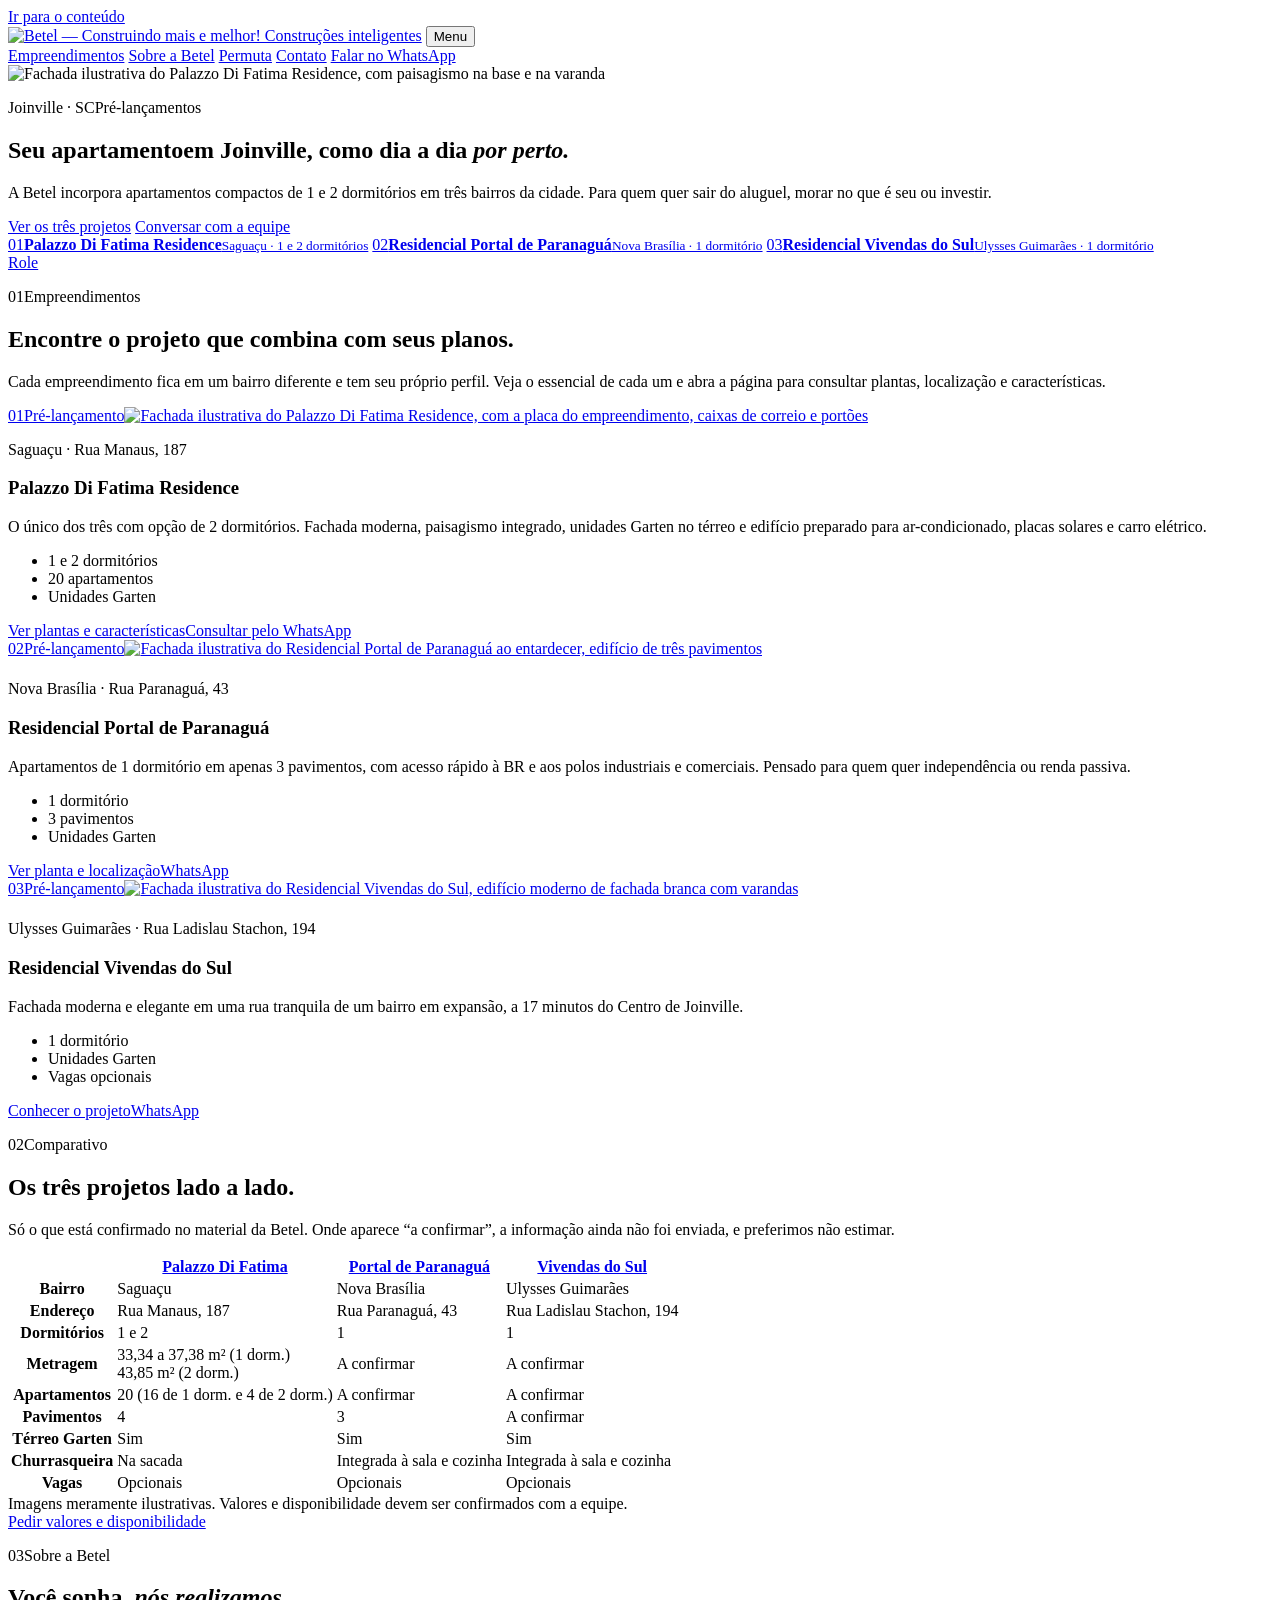
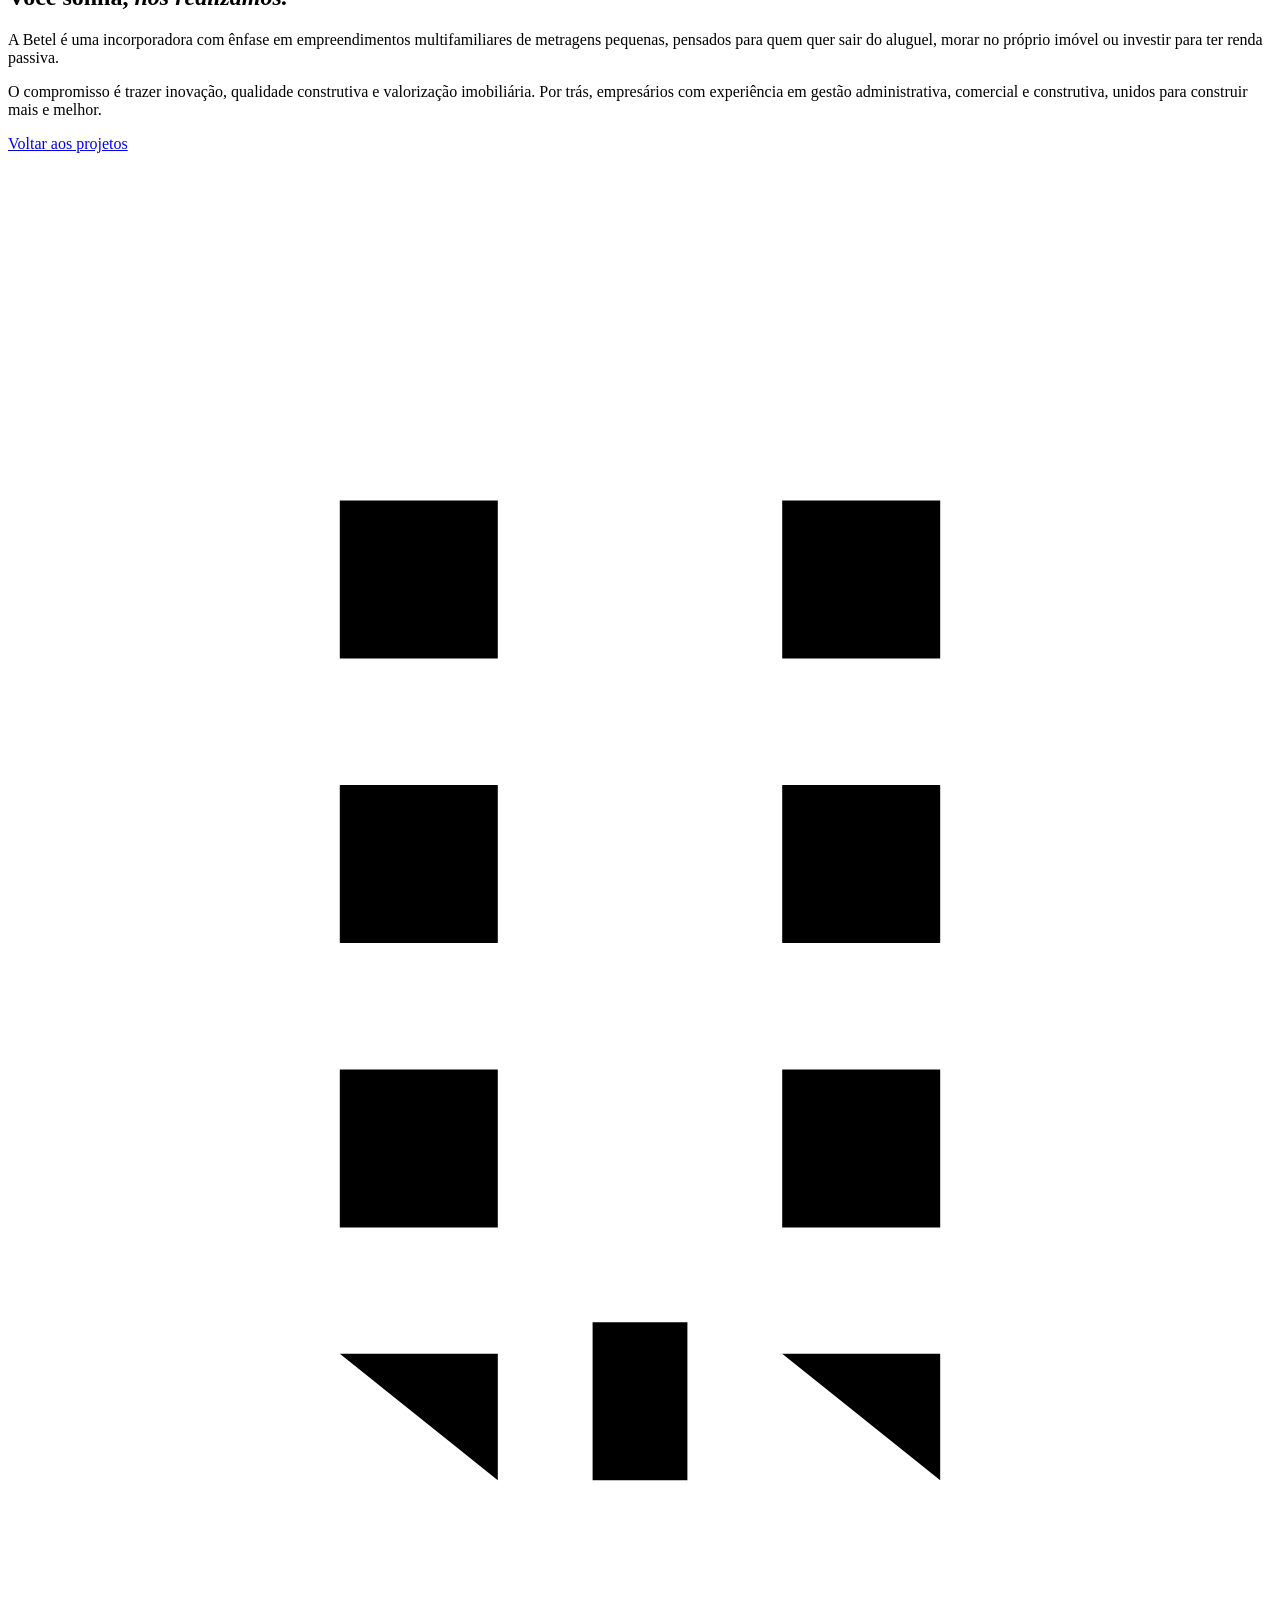
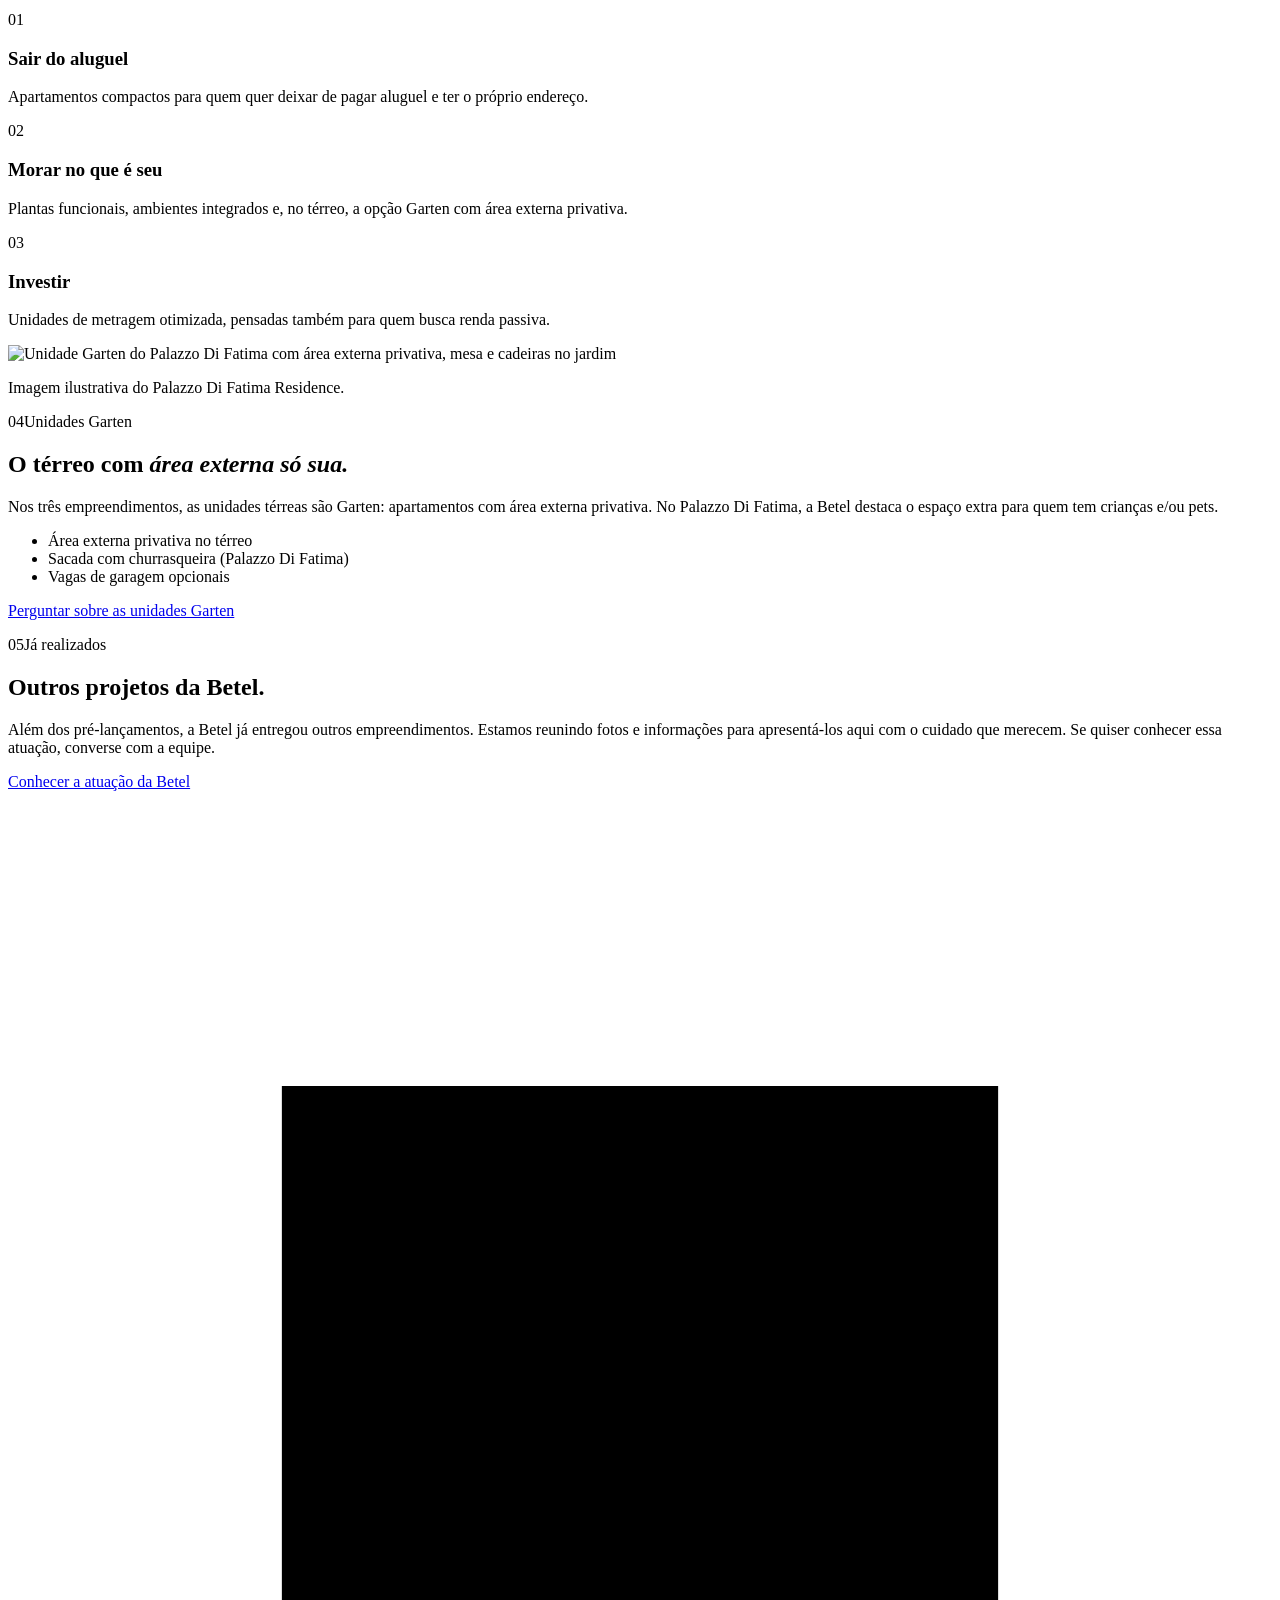
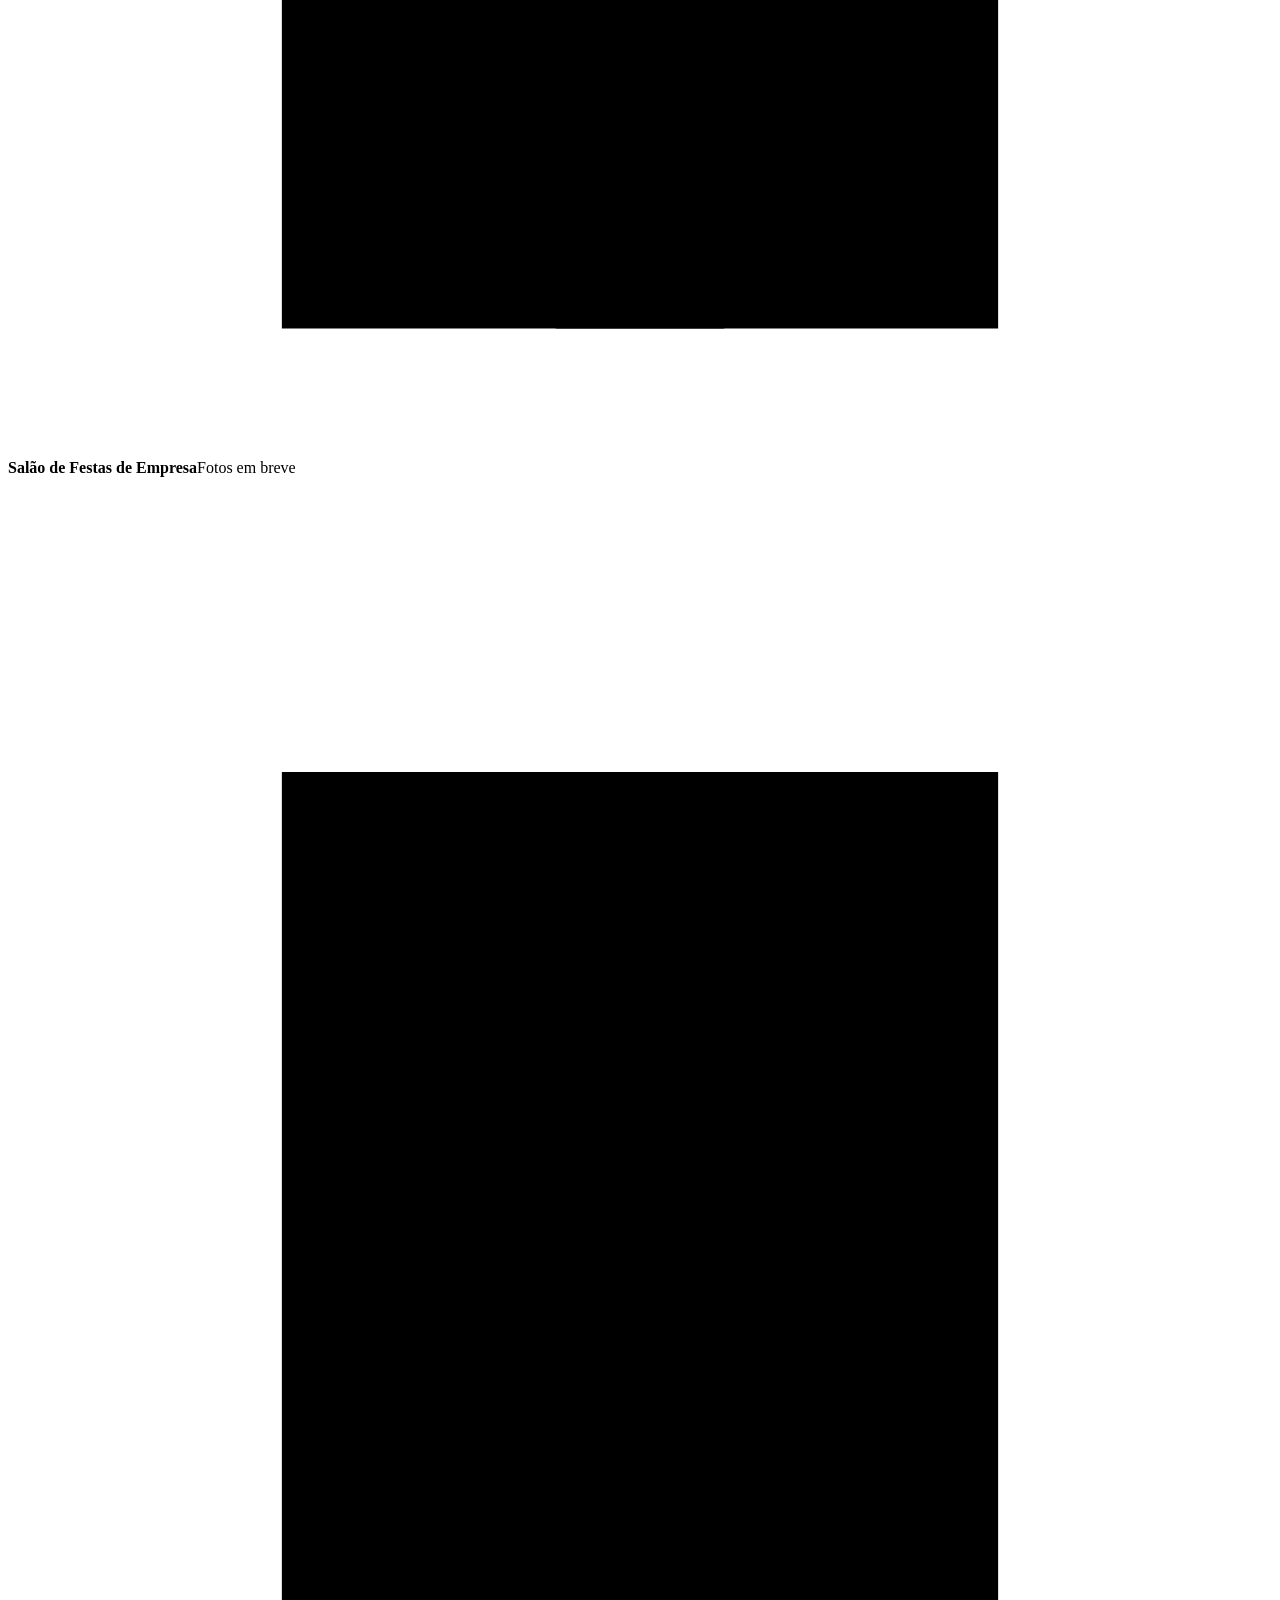
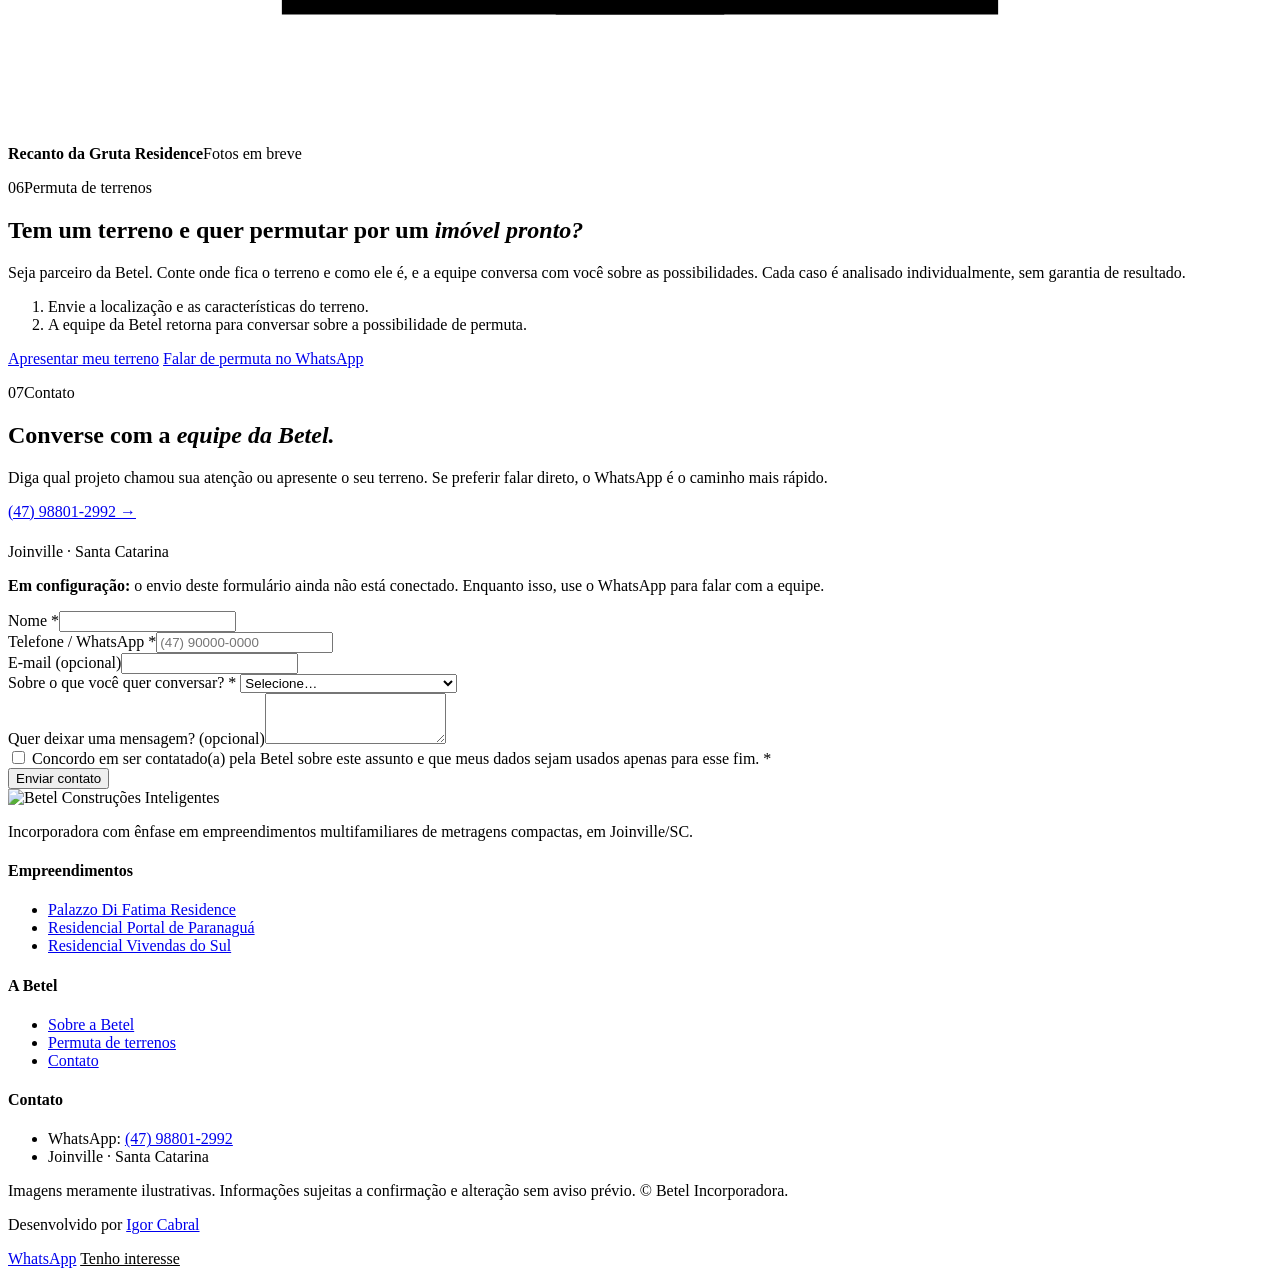
==== index.html @ acd038aa "Add files via upload" ====
<!doctype html>
<html lang="pt-BR">
<head>
<meta charset="utf-8">
<meta name="viewport" content="width=device-width,initial-scale=1">
<title>Betel Incorporadora — apartamentos compactos em Joinville/SC</title>
<meta name="description" content="Betel Incorporadora: apartamentos compactos em Saguaçu, Nova Brasília e Ulysses Guimarães, em Joinville. Conheça Palazzo Di Fatima, Portal de Paranaguá e Vivendas do Sul.">
<meta property="og:title" content="Betel Incorporadora — apartamentos compactos em Joinville/SC">
<meta property="og:description" content="Betel Incorporadora: apartamentos compactos em Saguaçu, Nova Brasília e Ulysses Guimarães, em Joinville. Conheça Palazzo Di Fatima, Portal de Paranaguá e Vivendas do Sul.">
<meta property="og:type" content="website">
<meta property="og:locale" content="pt_BR">
<meta property="og:image" content="img/palazzo-hero.jpg">
<meta name="theme-color" content="#0b1f4b">
<link rel="icon" href="img/betel-logo.png">
<link rel="stylesheet" href="css/style.css">
</head>
<body>
<a class="skip" href="#conteudo">Ir para o conteúdo</a>
<header class="site-header">
  <div class="wrap">
    <a class="logo" href="index.html" aria-label="Betel Incorporadora — página inicial"><img src="img/betel-logo.png" alt="Betel — Construindo mais e melhor! Construções inteligentes" width="96" height="40"></a>
    <button class="menu-toggle" aria-expanded="false" aria-controls="nav">Menu</button>
    <nav class="nav" id="nav" aria-label="Principal">
      <a href="index.html#empreendimentos">Empreendimentos</a>
      <a href="index.html#sobre">Sobre a Betel</a>
      <a href="index.html#permuta">Permuta</a>
      <a href="index.html#contato">Contato</a>
      <a class="btn btn-gold btn-sm" data-wa="Olá! Acessei o site da Betel e gostaria de receber mais informações." href="#">Falar no WhatsApp</a>
    </nav>
  </div>
  <div class="progress" aria-hidden="true"></div>
</header>
<main id="conteudo">
<section class="hero" aria-labelledby="h1">
  <div class="hero-media"><img src="img/palazzo-hero.jpg" alt="Fachada ilustrativa do Palazzo Di Fatima Residence, com paisagismo na base e na varanda" width="1581" height="1125" fetchpriority="high" decoding="async"></div>
  <div class="wrap hero-copy">
    <p class="dim"><span class="n">Joinville · SC</span><span class="ln"></span><span>Pré-lançamentos</span></p>
    <h1 id="h1"><span class="ln-m"><span style="--i:0">Seu apartamento</span></span><span class="ln-m"><span style="--i:1">em Joinville, com</span></span><span class="ln-m"><span style="--i:2">o dia a dia <em>por perto.</em></span></span></h1>
    <p class="lead">A Betel incorpora apartamentos compactos de 1 e 2 dormitórios em três bairros da cidade. Para quem quer sair do aluguel, morar no que é seu ou investir.</p>
    <div class="actions">
      <a class="btn btn-gold" href="#empreendimentos">Ver os três projetos</a>
      <a class="btn btn-ghost" data-wa="Olá! Acessei o site da Betel e gostaria de receber mais informações." href="#">Conversar com a equipe</a>
    </div>
  </div>
  <div class="wrap">
    <nav class="hero-strip" aria-label="Empreendimentos">
      <a class="hs" href="palazzo-di-fatima.html"><span class="num">01</span><strong>Palazzo Di Fatima Residence</strong><small>Saguaçu · 1 e 2 dormitórios</small></a>
      <a class="hs" href="portal-de-paranagua.html"><span class="num">02</span><strong>Residencial Portal de Paranaguá</strong><small>Nova Brasília · 1 dormitório</small></a>
      <a class="hs" href="vivendas-do-sul.html"><span class="num">03</span><strong>Residencial Vivendas do Sul</strong><small>Ulysses Guimarães · 1 dormitório</small></a>
    </nav>
  </div>
  <a class="cue" href="#empreendimentos" aria-label="Rolar para os empreendimentos"><span>Role</span><i></i></a>
</section>

<section class="sec light" id="empreendimentos">
  <div class="wrap">
    <p class="dim rv "><span class="n">01</span><span class="ln"></span><span>Empreendimentos</span></p>
    <div class="sec-head">
      <h2>Encontre o projeto que combina com seus planos.</h2>
      <p>Cada empreendimento fica em um bairro diferente e tem seu próprio perfil. Veja o essencial de cada um e abra a página para consultar plantas, localização e características.</p>
    </div>

    <article class="proj-feature">
      <a class="proj" href="palazzo-di-fatima.html" aria-label="Ver Palazzo Di Fatima Residence">
        <span class="pimg imr"><span class="pnum">01</span><span class="ptag">Pré-lançamento</span><img src="img/palazzo-fachada.jpg" alt="Fachada ilustrativa do Palazzo Di Fatima Residence, com a placa do empreendimento, caixas de correio e portões" width="1592" height="1125" loading="lazy" decoding="async" style="view-transition-name:img-palazzo"></span>
      </a>
      <div class="pbody rv">
        <p class="where">Saguaçu · Rua Manaus, 187</p>
        <h3>Palazzo Di Fatima Residence</h3>
        <p>O único dos três com opção de 2 dormitórios. Fachada moderna, paisagismo integrado, unidades Garten no térreo e edifício preparado para ar-condicionado, placas solares e carro elétrico.</p>
        <ul class="mini"><li>1 e 2 dormitórios</li><li>20 apartamentos</li><li>Unidades Garten</li></ul>
        <div class="actions"><a class="btn btn-navy" href="palazzo-di-fatima.html">Ver plantas e características</a><a class="tlink" data-wa="Olá! Acessei o site da Betel e gostaria de receber mais informações sobre o Palazzo Di Fatima Residence." href="#">Consultar pelo WhatsApp</a></div>
      </div>
    </article>

    <div class="proj-pair">
      <article>
        <a class="proj" href="portal-de-paranagua.html" aria-label="Ver Residencial Portal de Paranaguá">
          <span class="pimg imr"><span class="pnum">02</span><span class="ptag">Pré-lançamento</span><img src="img/portal-fachada.jpg" alt="Fachada ilustrativa do Residencial Portal de Paranaguá ao entardecer, edifício de três pavimentos" width="1600" height="900" loading="lazy" decoding="async" style="view-transition-name:img-portal"></span>
        </a>
        <div class="pbody rv" style="margin-top:1.4rem">
          <p class="where">Nova Brasília · Rua Paranaguá, 43</p>
          <h3>Residencial Portal de Paranaguá</h3>
          <p>Apartamentos de 1 dormitório em apenas 3 pavimentos, com acesso rápido à BR e aos polos industriais e comerciais. Pensado para quem quer independência ou renda passiva.</p>
          <ul class="mini"><li>1 dormitório</li><li>3 pavimentos</li><li>Unidades Garten</li></ul>
          <div class="actions"><a class="btn btn-navy" href="portal-de-paranagua.html">Ver planta e localização</a><a class="tlink" data-wa="Olá! Acessei o site da Betel e gostaria de receber mais informações sobre o Residencial Portal de Paranaguá." href="#">WhatsApp</a></div>
        </div>
      </article>
      <article>
        <a class="proj" href="vivendas-do-sul.html" aria-label="Ver Residencial Vivendas do Sul">
          <span class="pimg imr"><span class="pnum">03</span><span class="ptag">Pré-lançamento</span><img src="img/vivendas-fachada.jpg" alt="Fachada ilustrativa do Residencial Vivendas do Sul, edifício moderno de fachada branca com varandas" width="580" height="435" loading="lazy" decoding="async" style="view-transition-name:img-vivendas"></span>
        </a>
        <div class="pbody rv" style="margin-top:1.4rem">
          <p class="where">Ulysses Guimarães · Rua Ladislau Stachon, 194</p>
          <h3>Residencial Vivendas do Sul</h3>
          <p>Fachada moderna e elegante em uma rua tranquila de um bairro em expansão, a 17 minutos do Centro de Joinville.</p>
          <ul class="mini"><li>1 dormitório</li><li>Unidades Garten</li><li>Vagas opcionais</li></ul>
          <div class="actions"><a class="btn btn-navy" href="vivendas-do-sul.html">Conhecer o projeto</a><a class="tlink" data-wa="Olá! Acessei o site da Betel e gostaria de receber mais informações sobre o Residencial Vivendas do Sul." href="#">WhatsApp</a></div>
        </div>
      </article>
    </div>
  </div>
</section>

<section class="sec white" id="comparar" aria-labelledby="cmp">
  <div class="wrap">
    <p class="dim rv "><span class="n">02</span><span class="ln"></span><span>Comparativo</span></p>
    <div class="sec-head">
      <h2 id="cmp">Os três projetos lado a lado.</h2>
      <p>Só o que está confirmado no material da Betel. Onde aparece “a confirmar”, a informação ainda não foi enviada, e preferimos não estimar.</p>
    </div>
    <div class="compare rv" tabindex="0" role="region" aria-label="Tabela comparativa dos empreendimentos (role para o lado em telas pequenas)">
      <table>
        <thead><tr><th scope="col"><span class="sr" style="position:absolute;left:-999px">Característica</span></th>
          <th scope="col"><a href="palazzo-di-fatima.html">Palazzo Di Fatima</a></th><th scope="col"><a href="portal-de-paranagua.html">Portal de Paranaguá</a></th><th scope="col"><a href="vivendas-do-sul.html">Vivendas do Sul</a></th></tr></thead>
        <tbody>
          <tr><th scope="row">Bairro</th><td>Saguaçu</td><td>Nova Brasília</td><td>Ulysses Guimarães</td></tr>
          <tr><th scope="row">Endereço</th><td>Rua Manaus, 187</td><td>Rua Paranaguá, 43</td><td>Rua Ladislau Stachon, 194</td></tr>
          <tr><th scope="row">Dormitórios</th><td>1 e 2</td><td>1</td><td>1</td></tr>
          <tr><th scope="row">Metragem</th><td>33,34 a 37,38 m² (1 dorm.)<br>43,85 m² (2 dorm.)</td><td class="tbc">A confirmar</td><td class="tbc">A confirmar</td></tr>
          <tr><th scope="row">Apartamentos</th><td>20 (16 de 1 dorm. e 4 de 2 dorm.)</td><td class="tbc">A confirmar</td><td class="tbc">A confirmar</td></tr>
          <tr><th scope="row">Pavimentos</th><td>4</td><td>3</td><td class="tbc">A confirmar</td></tr>
          <tr><th scope="row">Térreo Garten</th><td>Sim</td><td>Sim</td><td>Sim</td></tr>
          <tr><th scope="row">Churrasqueira</th><td>Na sacada</td><td>Integrada à sala e cozinha</td><td>Integrada à sala e cozinha</td></tr>
          <tr><th scope="row">Vagas</th><td>Opcionais</td><td>Opcionais</td><td>Opcionais</td></tr>
        </tbody>
      </table>
    </div>
    <div class="compare-foot">
      <p class="fine" style="margin:0">Imagens meramente ilustrativas. Valores e disponibilidade devem ser confirmados com a equipe.</p>
      <a class="tlink" data-wa="Olá! Acessei o site da Betel e gostaria de comparar os empreendimentos e saber valores e disponibilidade." href="#">Pedir valores e disponibilidade</a>
    </div>
  </div>
</section>

<section class="sec dark" id="sobre">
  <div class="wrap">
    <p class="dim rv "><span class="n">03</span><span class="ln"></span><span>Sobre a Betel</span></p>
    <div class="about">
      <div>
        <h2>Você sonha, <em>nós realizamos.</em></h2>
        <p class="lead rv">A Betel é uma incorporadora com ênfase em empreendimentos multifamiliares de metragens pequenas, pensados para quem quer sair do aluguel, morar no próprio imóvel ou investir para ter renda passiva.</p>
        <p class="rv">O compromisso é trazer inovação, qualidade construtiva e valorização imobiliária. Por trás, empresários com experiência em gestão administrativa, comercial e construtiva, unidos para construir mais e melhor.</p>
        <a class="tlink rv" href="#empreendimentos">Voltar aos projetos</a>
      </div>
      <div><svg class="bp-art draw" viewBox="0 0 400 460" aria-hidden="true" focusable="false">
  <path d="M10 420H390"/><path d="M70 420V90"/><path d="M330 420V90"/><path d="M60 90H340"/><path d="M70 180H330"/><path d="M70 270H330"/><path d="M70 360H330"/>
  <path d="M105 110h50v50h-50z"/><path d="M245 110h50v50h-50z"/><path d="M105 200h50v50h-50z"/><path d="M245 200h50v50h-50z"/>
  <path d="M105 290h50v50h-50z"/><path d="M245 290h50v50h-50z"/><path d="M185 420V370h30v50"/><path d="M105 380h50v40"/><path d="M245 380h50v40"/>
  <path class="thin" d="M360 90V420"/><path class="thin" d="M350 90h20"/><path class="thin" d="M350 420h20"/><path class="thin" d="M30 60H370"/><path class="thin" d="M70 50v20"/><path class="thin" d="M330 50v20"/>
</svg></div>
    </div>
    <div class="for" data-stagger>
      <div><span class="n">01</span><h3>Sair do aluguel</h3><p>Apartamentos compactos para quem quer deixar de pagar aluguel e ter o próprio endereço.</p></div>
      <div><span class="n">02</span><h3>Morar no que é seu</h3><p>Plantas funcionais, ambientes integrados e, no térreo, a opção Garten com área externa privativa.</p></div>
      <div><span class="n">03</span><h3>Investir</h3><p>Unidades de metragem otimizada, pensadas também para quem busca renda passiva.</p></div>
    </div>
  </div>
</section>

<section class="sec light" aria-labelledby="garten">
  <div class="wrap">
    <div class="split">
      <div>
        <div class="imgbox imr"><img src="img/palazzo-garten.jpg" alt="Unidade Garten do Palazzo Di Fatima com área externa privativa, mesa e cadeiras no jardim" width="580" height="435" loading="lazy" decoding="async" data-lb></div>
        <p class="cap">Imagem ilustrativa do Palazzo Di Fatima Residence.</p>
      </div>
      <div>
        <p class="dim rv "><span class="n">04</span><span class="ln"></span><span>Unidades Garten</span></p>
        <h2 id="garten">O térreo com <em>área externa só sua.</em></h2>
        <p>Nos três empreendimentos, as unidades térreas são Garten: apartamentos com área externa privativa. No Palazzo Di Fatima, a Betel destaca o espaço extra para quem tem crianças e/ou pets.</p>
        <ul class="ticks"><li>Área externa privativa no térreo</li><li>Sacada com churrasqueira (Palazzo Di Fatima)</li><li>Vagas de garagem opcionais</li></ul>
        <a class="btn btn-line" data-wa="Olá! Acessei o site da Betel e gostaria de saber mais sobre as unidades Garten (térreas com área externa privativa)." href="#">Perguntar sobre as unidades Garten</a>
      </div>
    </div>
  </div>
</section>

<section class="sec white" id="realizados" aria-labelledby="real">
  <div class="wrap">
    <div class="done-grid">
      <div>
        <p class="dim rv "><span class="n">05</span><span class="ln"></span><span>Já realizados</span></p>
        <h2 id="real">Outros projetos da Betel.</h2>
        <p>Além dos pré-lançamentos, a Betel já entregou outros empreendimentos. Estamos reunindo fotos e informações para apresentá-los aqui com o cuidado que merecem. Se quiser conhecer essa atuação, converse com a equipe.</p>
        <a class="btn btn-navy" data-wa="Olá! Acessei o site da Betel e gostaria de conhecer outros projetos já realizados pela empresa." href="#">Conhecer a atuação da Betel</a>
      </div>
      <div class="done-cards" data-stagger>
        <div class="done-card"><svg viewBox="0 0 120 120" aria-hidden="true" focusable="false"><path d="M8 108H112"/><path d="M26 108V28H94V108"/><path d="M20 28H100"/><path d="M26 58H94"/><path d="M26 82H94"/><path d="M40 38h14v12H40zM66 38h14v12H66zM40 64h14v12H40zM66 64h14v12H66z"/><path d="M52 108V92h16v16"/></svg><div><strong>Salão de Festas de Empresa</strong><span>Fotos em breve</span></div></div>
        <div class="done-card"><svg viewBox="0 0 120 120" aria-hidden="true" focusable="false"><path d="M8 108H112"/><path d="M26 108V28H94V108"/><path d="M20 28H100"/><path d="M26 58H94"/><path d="M26 82H94"/><path d="M40 38h14v12H40zM66 38h14v12H66zM40 64h14v12H40zM66 64h14v12H66z"/><path d="M52 108V92h16v16"/></svg><div><strong>Recanto da Gruta Residence</strong><span>Fotos em breve</span></div></div>
      </div>
    </div>
  </div>
</section>

<section class="sec gold-bg" id="permuta" aria-labelledby="perm">
  <div class="wrap">
    <p class="dim rv "><span class="n">06</span><span class="ln"></span><span>Permuta de terrenos</span></p>
    <div class="swap">
      <div>
        <h2 id="perm">Tem um terreno e quer permutar por um <em>imóvel pronto?</em></h2>
        <p class="lead">Seja parceiro da Betel. Conte onde fica o terreno e como ele é, e a equipe conversa com você sobre as possibilidades. Cada caso é analisado individualmente, sem garantia de resultado.</p>
      </div>
      <div>
        <ol class="steps rv">
          <li>Envie a localização e as características do terreno.</li>
          <li>A equipe da Betel retorna para conversar sobre a possibilidade de permuta.</li>
        </ol>
        <div class="actions">
          <a class="btn btn-navy" href="index.html?empreendimento=permuta#contato">Apresentar meu terreno</a>
          <a class="tlink" data-wa="Olá! Tenho um terreno e gostaria de conversar com a Betel sobre permuta." href="#">Falar de permuta no WhatsApp</a>
        </div>
      </div>
    </div>
  </div>
</section>

<section class="sec deep" id="contato" aria-labelledby="ct">
  <div class="wrap">
    <p class="dim rv "><span class="n">07</span><span class="ln"></span><span>Contato</span></p>
    <div class="contact">
      <div>
        <h2 id="ct">Converse com a <em>equipe da Betel.</em></h2>
        <p class="lead rv">Diga qual projeto chamou sua atenção ou apresente o seu terreno. Se preferir falar direto, o WhatsApp é o caminho mais rápido.</p>
        <a class="wa-big rv" data-wa="Olá! Acessei o site da Betel e gostaria de receber mais informações." href="#"><span data-wa-label>(47) 98801-2992</span> →</a>
        <p class="muted rv" style="margin-top:1.4rem">Joinville · Santa Catarina</p>
      </div>
      <form class="form rv" id="lead-form" novalidate>
        <p class="pending-banner"><strong>Em configuração:</strong> o envio deste formulário ainda não está conectado. Enquanto isso, use o WhatsApp para falar com a equipe.</p>
        <div class="row">
          <div class="field"><label for="nome">Nome *</label><input id="nome" name="nome" autocomplete="name" required><div class="err" id="err-nome"></div></div>
          <div class="field"><label for="telefone">Telefone / WhatsApp *</label><input id="telefone" name="telefone" type="tel" inputmode="tel" autocomplete="tel" placeholder="(47) 90000-0000" required><div class="err" id="err-telefone"></div></div>
        </div>
        <div class="field"><label for="email">E-mail (opcional)</label><input id="email" name="email" type="email" autocomplete="email"><div class="err" id="err-email"></div></div>
        <div class="field"><label for="interesse">Sobre o que você quer conversar? *</label>
          <select id="interesse" name="interesse" required>
            <option value="">Selecione…</option>
            <option value="palazzo-di-fatima">Palazzo Di Fatima Residence</option>
            <option value="portal-de-paranagua">Residencial Portal de Paranaguá</option>
            <option value="vivendas-do-sul">Residencial Vivendas do Sul</option>
            <option value="permuta">Tenho um terreno (permuta)</option>
            <option value="outro">Outro assunto / ainda não sei</option>
          </select><div class="err" id="err-interesse"></div></div>
        <div class="field"><label for="mensagem">Quer deixar uma mensagem? (opcional)</label><textarea id="mensagem" name="mensagem" rows="3"></textarea></div>
        <div>
          <label class="check"><input type="checkbox" name="consentimento" id="consentimento"> <span>Concordo em ser contatado(a) pela Betel sobre este assunto e que meus dados sejam usados apenas para esse fim. *</span></label>
          <div class="field"><div class="err" id="err-consentimento"></div></div>
        </div>
        <button class="btn btn-gold" type="submit">Enviar contato</button>
        <div id="form-status" class="status" aria-live="polite"></div>
      </form>
    </div>
  </div>
</section>
</main>
<footer class="site-footer">
  <div class="wrap">
    <div class="cols">
      <div>
        <span class="logo-box"><img src="img/betel-logo.png" alt="Betel Construções Inteligentes" width="96" height="40"></span>
        <p>Incorporadora com ênfase em empreendimentos multifamiliares de metragens compactas, em Joinville/SC.</p>
      </div>
      <div>
        <h4>Empreendimentos</h4>
        <ul>
          <li><a href="palazzo-di-fatima.html">Palazzo Di Fatima Residence</a></li>
          <li><a href="portal-de-paranagua.html">Residencial Portal de Paranaguá</a></li>
          <li><a href="vivendas-do-sul.html">Residencial Vivendas do Sul</a></li>
        </ul>
      </div>
      <div>
        <h4>A Betel</h4>
        <ul>
          <li><a href="index.html#sobre">Sobre a Betel</a></li>
          <li><a href="index.html#permuta">Permuta de terrenos</a></li>
          <li><a href="index.html#contato">Contato</a></li>
        </ul>
      </div>
      <div>
        <h4>Contato</h4>
        <ul>
          <li>WhatsApp: <a data-wa="Olá! Acessei o site da Betel e gostaria de receber mais informações." href="#"><span data-wa-label>(47) 98801-2992</span></a></li>
          <li>Joinville · Santa Catarina</li>
        </ul>
      </div>
    </div>
    <div class="legal">
      <p>Imagens meramente ilustrativas. Informações sujeitas a confirmação e alteração sem aviso prévio. © Betel Incorporadora.</p>
      <p class="credit">Desenvolvido por <a href="https://igorcabral.dev.br" target="_blank" rel="noopener" aria-label="Igor Cabral, desenvolvedor do site (abre em nova aba)"><img src="img/igor-cabral-logo-white.png" alt="Igor Cabral" height="22" onerror="this.outerHTML='<span>Igor Cabral</span>'"></a></p>
    </div>
  </div>
</footer>
<div class="mbar" role="region" aria-label="Contato rápido">
  <a data-wa="Olá! Acessei o site da Betel e gostaria de receber mais informações." href="#">WhatsApp</a>
  <a class="gold" href="index.html#contato" style="background:var(--gold);color:var(--navy-deep)">Tenho interesse</a>
</div>
<dialog id="lightbox" aria-label="Imagem ampliada">
  <div class="stage"><img alt=""></div>
  <button type="button" class="lb-btn lb-close" aria-label="Fechar">×</button>
  <button type="button" class="lb-btn lb-prev" aria-label="Imagem anterior">‹</button>
  <button type="button" class="lb-btn lb-next" aria-label="Próxima imagem">›</button>
  <p class="lb-cap" aria-live="polite"></p>
</dialog>
<script src="js/config.js"></script>
<script src="js/main.js"></script>
</body>
</html>
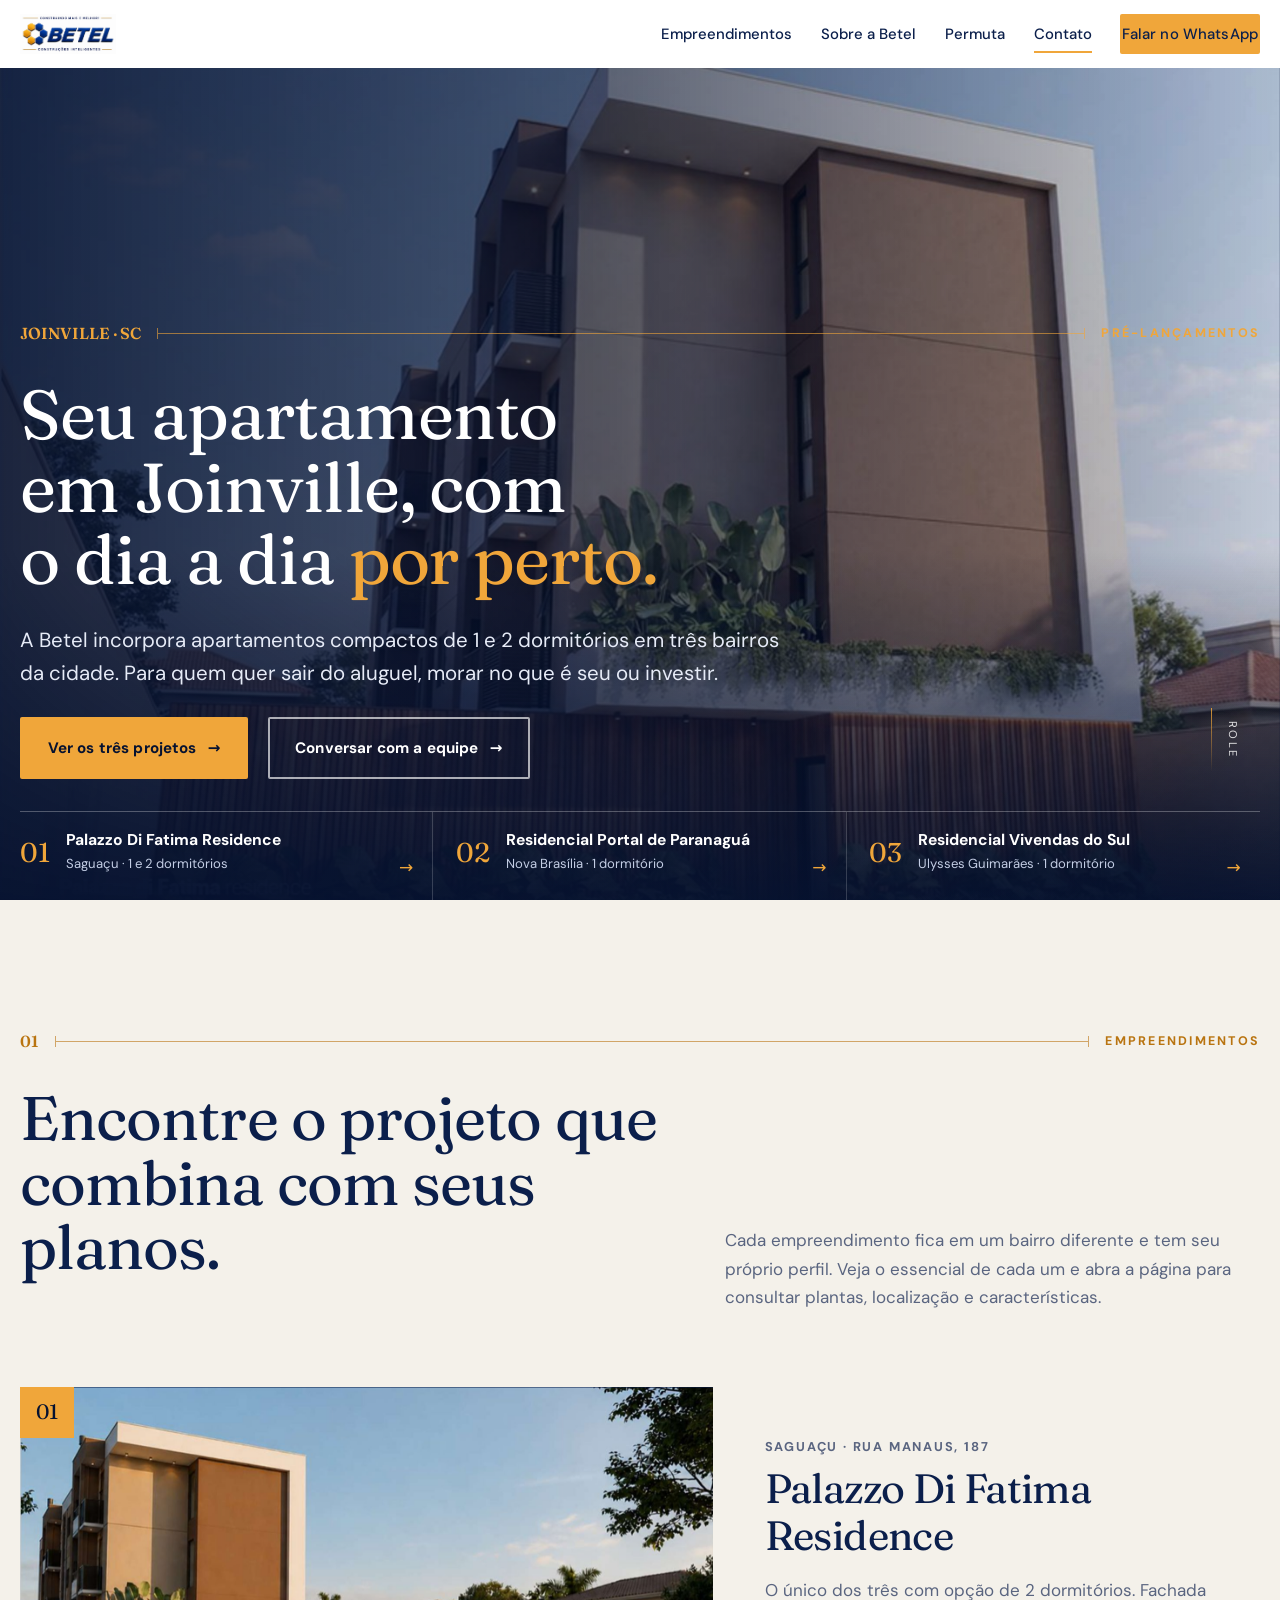
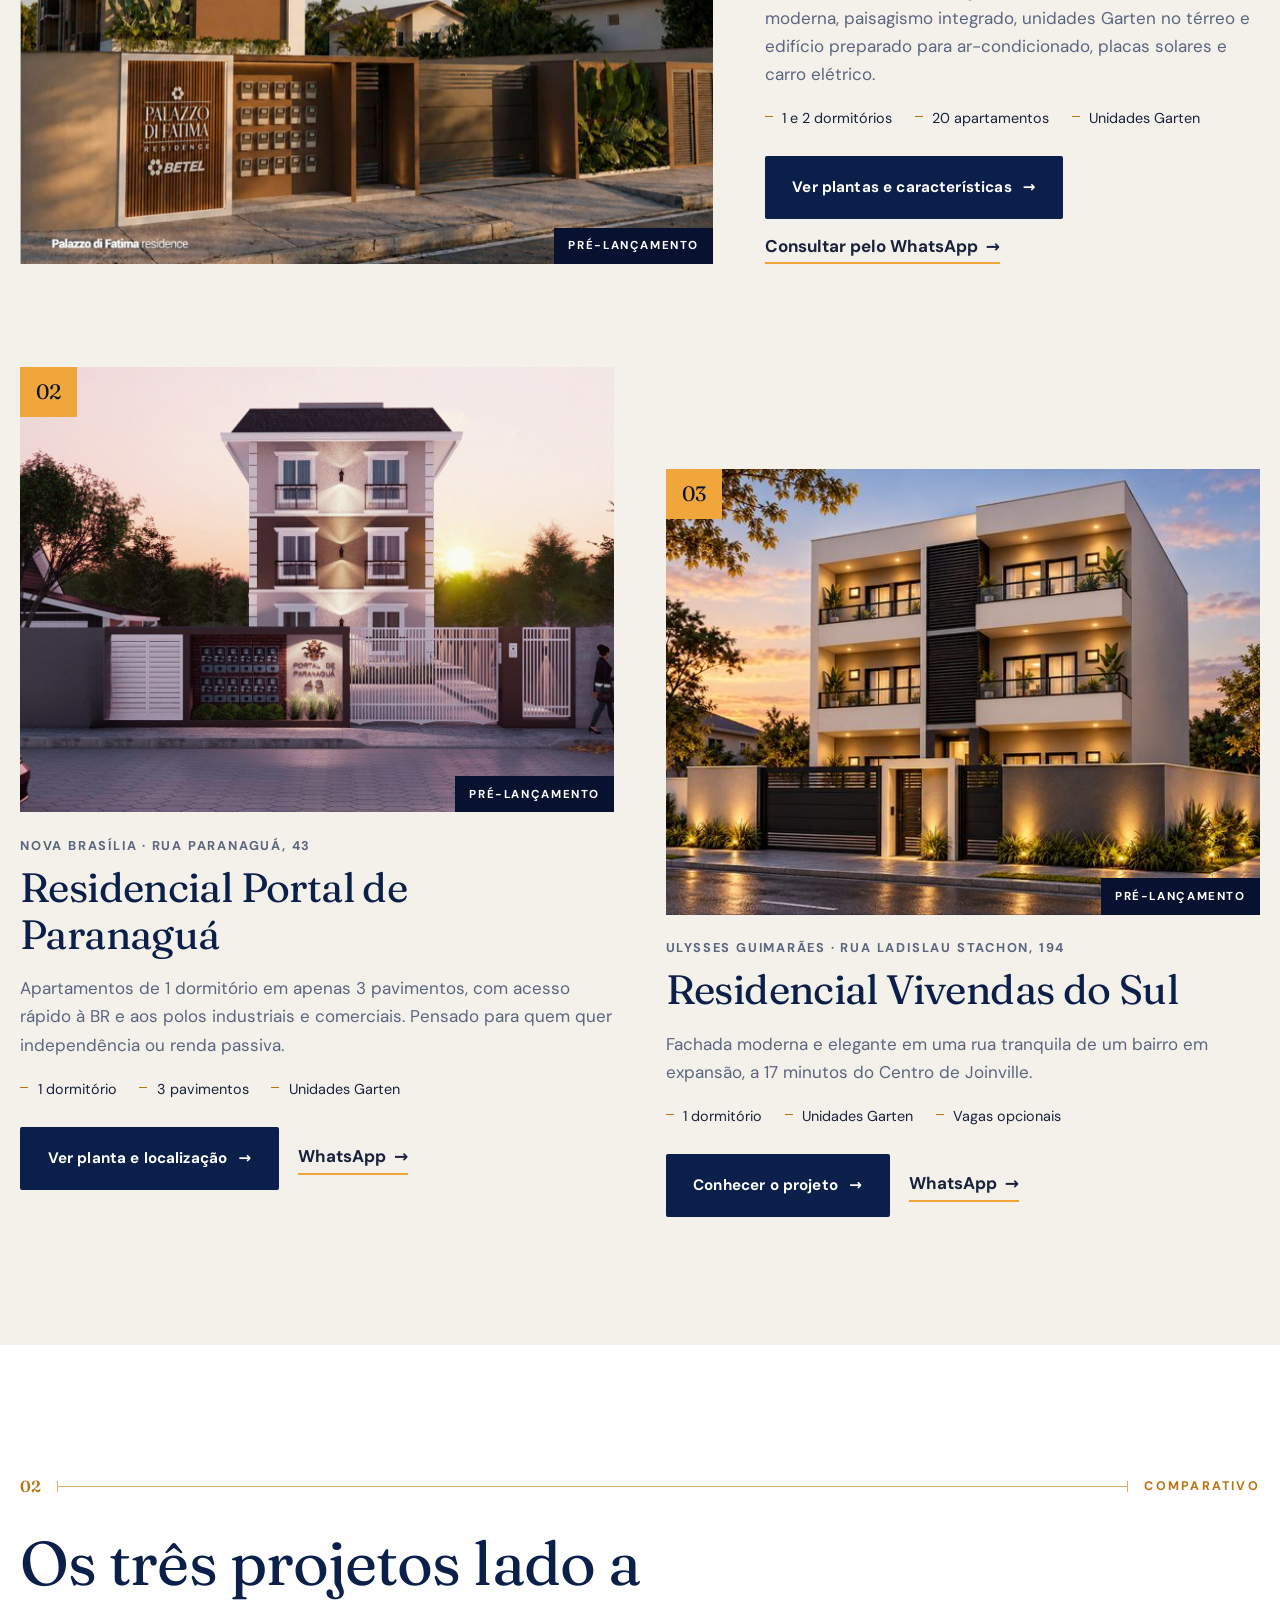
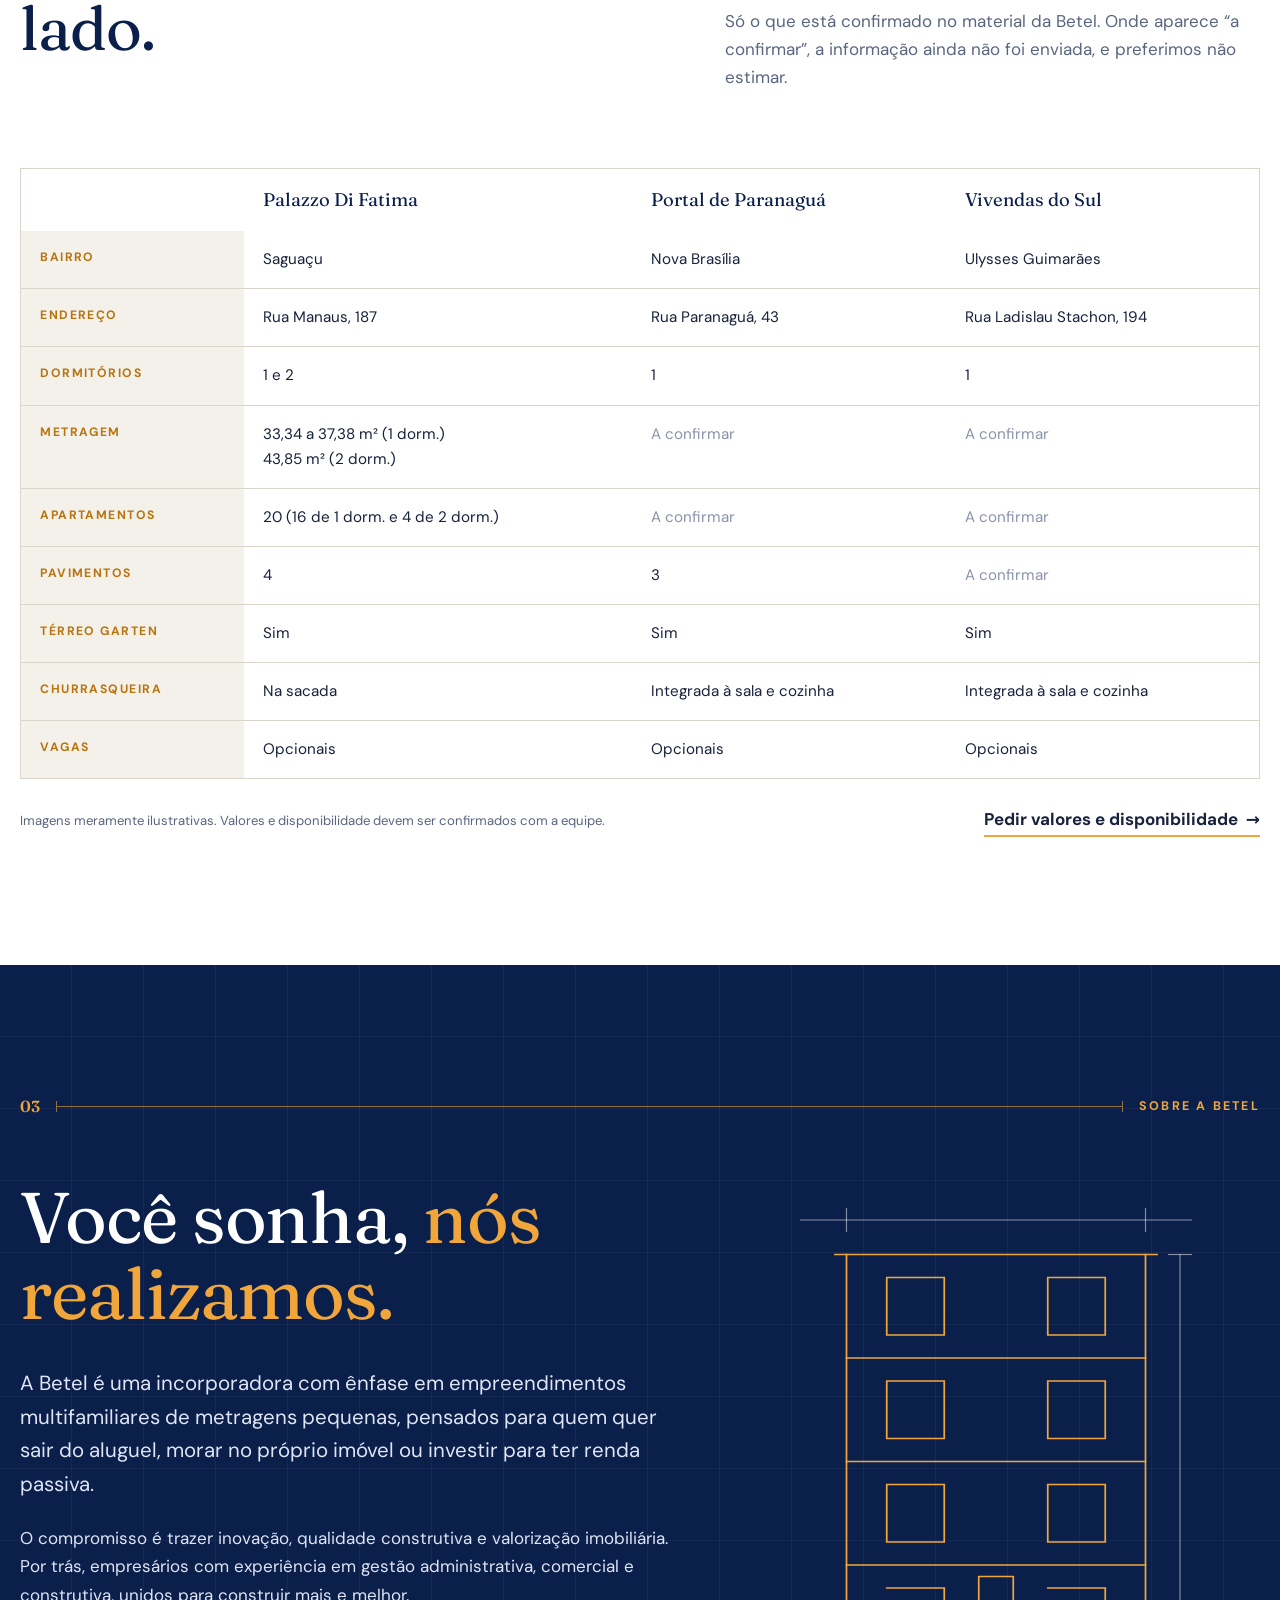
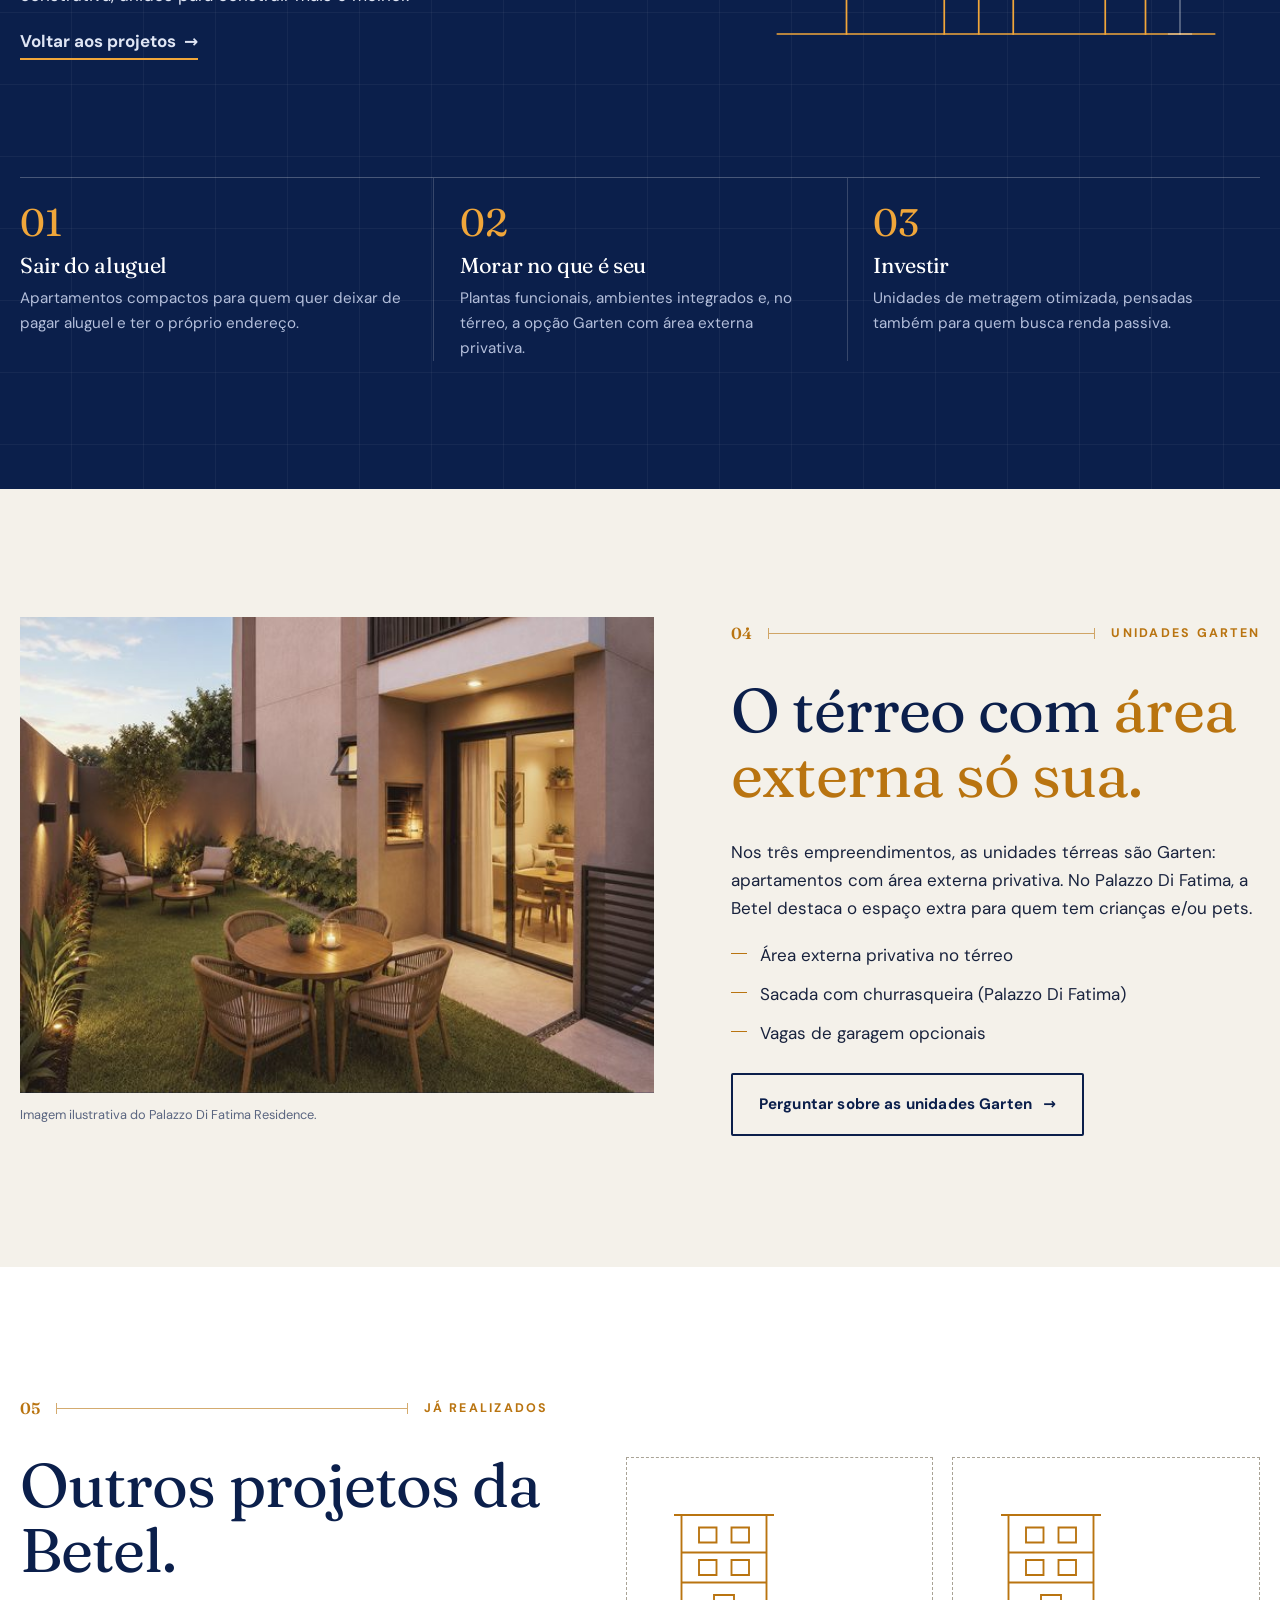
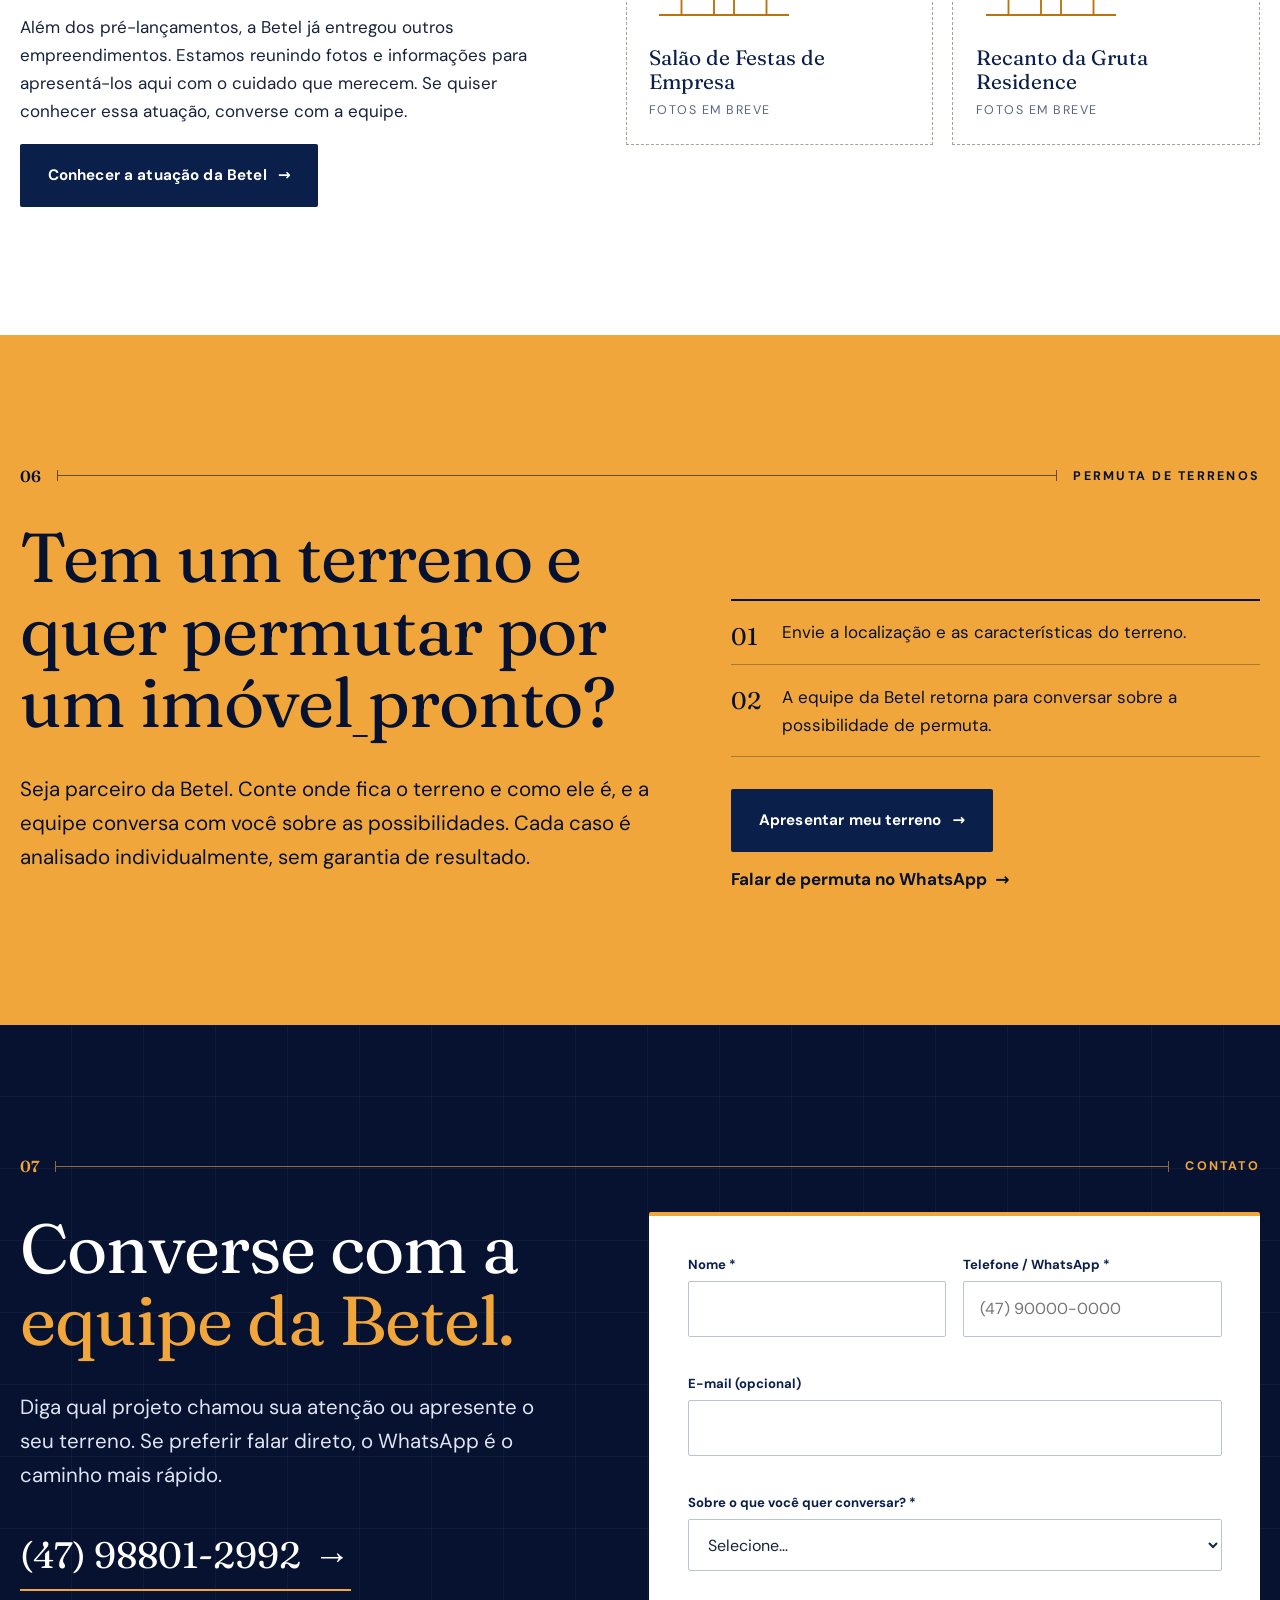
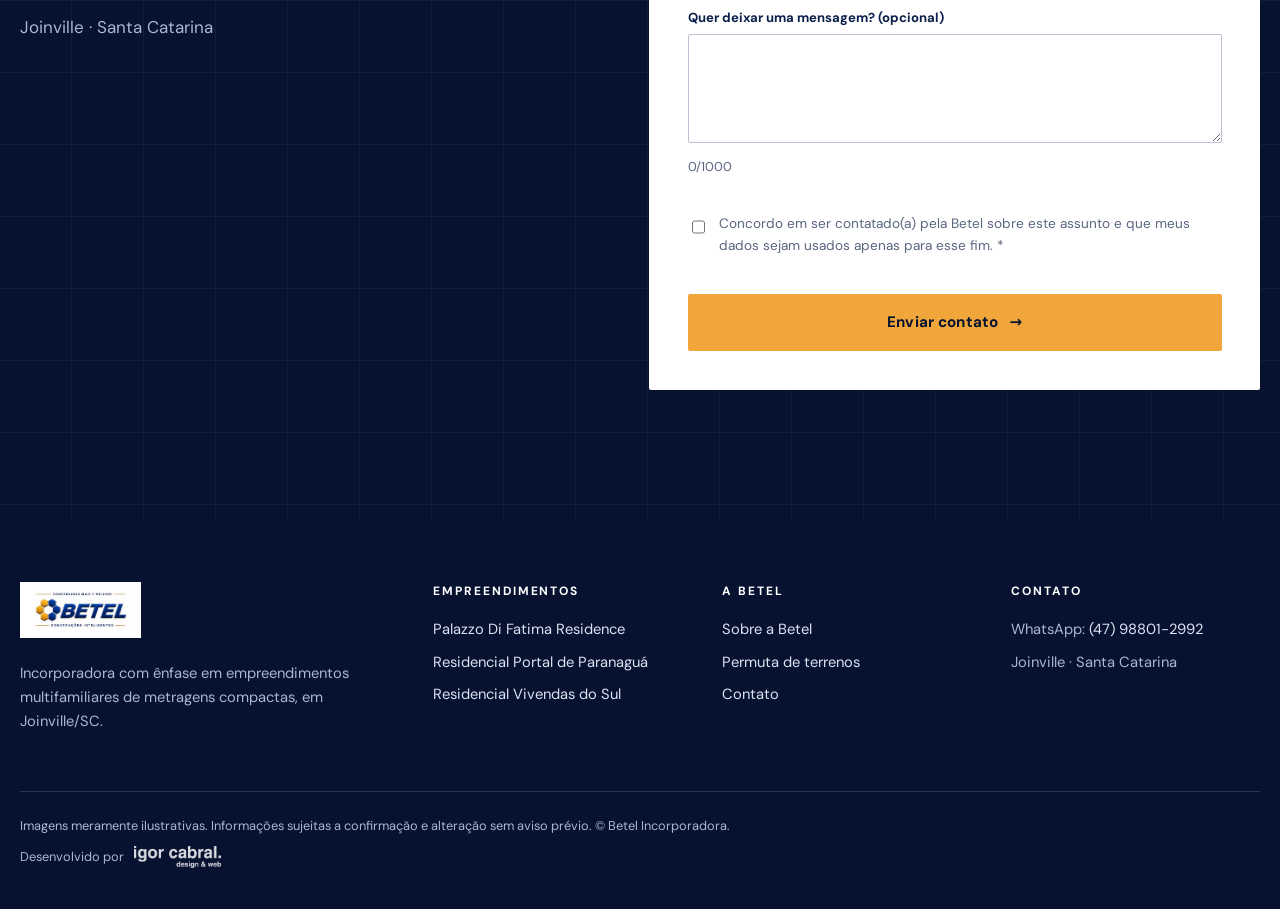
==== commit 3138b55f: "feat: implementa gerador de cardápios digitais" ====
--- a/index.html
+++ b/index.html
@@ -226,12 +226,12 @@
         <p class="muted rv" style="margin-top:1.4rem">Joinville · Santa Catarina</p>
       </div>
       <form class="form rv" id="lead-form" novalidate>
-        <p class="pending-banner"><strong>Em configuração:</strong> o envio deste formulário ainda não está conectado. Enquanto isso, use o WhatsApp para falar com a equipe.</p>
+        <p class="pending-banner" id="form-pending" hidden><strong>Em configuração:</strong> o envio deste formulário ainda não está conectado. Enquanto isso, use o WhatsApp para falar com a equipe.</p>
         <div class="row">
-          <div class="field"><label for="nome">Nome *</label><input id="nome" name="nome" autocomplete="name" required><div class="err" id="err-nome"></div></div>
-          <div class="field"><label for="telefone">Telefone / WhatsApp *</label><input id="telefone" name="telefone" type="tel" inputmode="tel" autocomplete="tel" placeholder="(47) 90000-0000" required><div class="err" id="err-telefone"></div></div>
-        </div>
-        <div class="field"><label for="email">E-mail (opcional)</label><input id="email" name="email" type="email" autocomplete="email"><div class="err" id="err-email"></div></div>
+          <div class="field"><label for="nome">Nome *</label><input id="nome" name="nome" autocomplete="name" maxlength="100" required aria-describedby="err-nome"><div class="err" id="err-nome"></div></div>
+          <div class="field"><label for="telefone">Telefone / WhatsApp *</label><input id="telefone" name="telefone" type="tel" inputmode="tel" autocomplete="tel" placeholder="(47) 90000-0000" maxlength="16" required aria-describedby="err-telefone"><div class="err" id="err-telefone"></div></div>
+        </div>
+        <div class="field"><label for="email">E-mail (opcional)</label><input id="email" name="email" type="email" inputmode="email" autocomplete="email" maxlength="254" aria-describedby="err-email"><div class="err" id="err-email"></div></div>
         <div class="field"><label for="interesse">Sobre o que você quer conversar? *</label>
           <select id="interesse" name="interesse" required>
             <option value="">Selecione…</option>
@@ -241,13 +241,14 @@
             <option value="permuta">Tenho um terreno (permuta)</option>
             <option value="outro">Outro assunto / ainda não sei</option>
           </select><div class="err" id="err-interesse"></div></div>
-        <div class="field"><label for="mensagem">Quer deixar uma mensagem? (opcional)</label><textarea id="mensagem" name="mensagem" rows="3"></textarea></div>
+        <div class="field"><label for="mensagem">Quer deixar uma mensagem? (opcional)</label><textarea id="mensagem" name="mensagem" rows="3" maxlength="1000" aria-describedby="count-mensagem err-mensagem"></textarea><p class="help" id="count-mensagem">0/1000</p><div class="err" id="err-mensagem"></div></div>
         <div>
           <label class="check"><input type="checkbox" name="consentimento" id="consentimento"> <span>Concordo em ser contatado(a) pela Betel sobre este assunto e que meus dados sejam usados apenas para esse fim. *</span></label>
           <div class="field"><div class="err" id="err-consentimento"></div></div>
         </div>
+        <div class="hp" aria-hidden="true"><label for="website">Não preencha este campo</label><input id="website" name="website" type="text" tabindex="-1" autocomplete="off"></div>
         <button class="btn btn-gold" type="submit">Enviar contato</button>
-        <div id="form-status" class="status" aria-live="polite"></div>
+        <div id="form-status" class="status" aria-live="polite" tabindex="-1"></div>
       </form>
     </div>
   </div>
--- a/css/style.css
+++ b/css/style.css
@@ -0,0 +1,435 @@
+/* Betel Incorporadora — estilos (HTML/CSS puro, sem build) · v2 editorial */
+@font-face{font-family:"Fraunces";font-weight:400;font-display:swap;src:url("../fonts/fraunces-latin-400-normal.woff2") format("woff2")}
+@font-face{font-family:"Fraunces";font-weight:600;font-display:swap;src:url("../fonts/fraunces-latin-600-normal.woff2") format("woff2")}
+@font-face{font-family:"DM Sans";font-weight:400;font-display:swap;src:url("../fonts/dm-sans-latin-400-normal.woff2") format("woff2")}
+@font-face{font-family:"DM Sans";font-weight:500;font-display:swap;src:url("../fonts/dm-sans-latin-500-normal.woff2") format("woff2")}
+@font-face{font-family:"DM Sans";font-weight:700;font-display:swap;src:url("../fonts/dm-sans-latin-700-normal.woff2") format("woff2")}
+
+:root{
+  --navy:#0b1f4b; --navy-deep:#061230; --navy-soft:#17316d;
+  --gold:#f0a63a; --gold-dark:#b97410; --gold-soft:#ffd89a;
+  --paper:#f4f1ea; --white:#fff; --ink:#18223d; --muted:#5a6580; --line:#d9d5ca;
+  --serif:"Fraunces",Georgia,"Times New Roman",serif;
+  --sans:"DM Sans",system-ui,-apple-system,"Segoe UI",Roboto,Arial,sans-serif;
+  --wrap:1240px; --hh:68px; --r:2px;
+  --ease:cubic-bezier(.2,.7,.2,1);
+}
+@view-transition{navigation:auto}
+::view-transition-old(root),::view-transition-new(root){animation-duration:.35s}
+*,*::before,*::after{box-sizing:border-box}
+html{scroll-behavior:smooth;scroll-padding-top:120px}
+body{margin:0;font-family:var(--sans);color:var(--ink);background:var(--paper);line-height:1.65;font-size:17px;-webkit-font-smoothing:antialiased}
+img{max-width:100%;display:block;height:auto}
+a{color:inherit}
+h1,h2,h3{font-family:var(--serif);font-weight:400;line-height:1.05;margin:0 0 .5em;color:var(--navy);letter-spacing:-.015em}
+h1{font-size:clamp(2.4rem,5.4vw,4.9rem)}
+h2{font-size:clamp(2.1rem,4.8vw,4rem)}
+h3{font-size:clamp(1.5rem,2.4vw,2rem);line-height:1.15}
+em{font-style:normal;color:var(--gold)}
+.light em,.white em,.gold-bg em{color:var(--gold-dark)}
+.gold-bg em{color:var(--navy-deep);text-decoration:underline;text-decoration-thickness:2px;text-underline-offset:.12em}
+p{margin:0 0 1.1em}
+:focus-visible{outline:3px solid var(--gold);outline-offset:3px}
+.wrap{width:min(100% - 2.5rem,var(--wrap));margin-inline:auto}
+.skip{position:absolute;left:-999px;top:0;background:var(--gold);color:var(--navy-deep);padding:.7rem 1rem;z-index:100}
+.skip:focus{left:0}
+main{overflow-x:clip}
+
+/* ---------- Botões e links de ação ---------- */
+.btn{display:inline-flex;align-items:center;justify-content:center;gap:.7rem;padding:1.05rem 1.6rem;border-radius:var(--r);font-weight:700;font-size:.95rem;letter-spacing:.01em;text-decoration:none;border:2px solid transparent;cursor:pointer;font-family:var(--sans);transition:background .25s,color .25s,border-color .25s,transform .25s var(--ease);min-height:48px}
+.btn::after{content:"→";transition:transform .3s var(--ease)}
+.btn:hover::after{transform:translateX(5px)}
+.btn:active{transform:scale(.98)}
+.btn-gold{background:var(--gold);color:var(--navy-deep)}
+.btn-gold:hover{background:var(--gold-soft)}
+.btn-navy{background:var(--navy);color:#fff}
+.btn-navy:hover{background:var(--navy-soft)}
+.btn-ghost{border-color:rgba(255,255,255,.65);color:#fff}
+.btn-ghost:hover{background:#fff;color:var(--navy)}
+.btn-line{border-color:var(--navy);color:var(--navy)}
+.btn-line:hover{background:var(--navy);color:#fff}
+.btn-sm{padding:.65rem 1.1rem;font-size:.88rem;min-height:40px}
+.btn-sm::after{display:none}
+.tlink{display:inline-flex;gap:.5rem;align-items:center;font-weight:700;color:inherit;text-decoration:none;border-bottom:2px solid var(--gold);padding-bottom:.15rem}
+.tlink::after{content:"→";transition:transform .3s var(--ease)}
+.tlink:hover::after{transform:translateX(5px)}
+.actions{display:flex;flex-wrap:wrap;gap:.8rem 1.2rem;align-items:center}
+
+/* ---------- Cabeçalho ---------- */
+.site-header{position:sticky;top:0;z-index:50;background:#fff;transition:box-shadow .3s}
+.site-header .wrap{display:flex;align-items:center;justify-content:space-between;gap:1rem;height:var(--hh)}
+.site-header.scrolled{box-shadow:0 10px 28px -20px rgba(6,18,48,.6)}
+.logo img{height:40px;width:auto;transition:transform .3s var(--ease)}
+.site-header.scrolled .logo img{transform:scale(.88)}
+.logo{transform-origin:left center}
+.progress{position:absolute;left:0;right:0;bottom:0;height:3px;background:var(--gold);transform:scaleX(var(--p,0));transform-origin:left;will-change:transform}
+.nav{display:flex;align-items:center;gap:1.8rem}
+.nav a{text-decoration:none;font-weight:500;font-size:.93rem;color:var(--navy);position:relative;padding:.3rem 0}
+.nav a:not(.btn)::after{content:"";position:absolute;left:0;right:0;bottom:-2px;height:2px;background:var(--gold);transform:scaleX(0);transform-origin:left;transition:transform .35s var(--ease)}
+.nav a:not(.btn):hover::after,.nav a.active:not(.btn)::after{transform:scaleX(1)}
+.menu-toggle{display:none;background:none;border:2px solid var(--navy);color:var(--navy);border-radius:var(--r);padding:.45rem .9rem;font-weight:700;font-family:var(--sans);cursor:pointer;min-height:44px}
+@media (max-width:900px){
+  .menu-toggle{display:block}
+  .nav{position:absolute;left:0;right:0;top:100%;background:#fff;border-bottom:1px solid var(--line);flex-direction:column;align-items:stretch;gap:0;padding:.4rem 1.25rem 1.25rem;display:none;box-shadow:0 20px 30px -20px rgba(6,18,48,.5)}
+  .nav.open{display:flex}
+  .nav a{padding:1rem 0;border-bottom:1px solid var(--line);font-size:1.05rem}
+  .nav a:not(.btn)::after{display:none}
+  .nav a.active:not(.btn){color:var(--gold-dark)}
+  .nav .btn{margin-top:1rem;border-bottom:2px solid transparent;padding:1rem}
+}
+
+/* ---------- Marcador de seção estilo cota de projeto ---------- */
+.dim{display:flex;align-items:center;gap:1rem;font-size:.78rem;font-weight:700;letter-spacing:.18em;text-transform:uppercase;color:var(--gold-dark);margin:0 0 2rem}
+.dim .n{font-family:var(--serif);font-size:1rem;letter-spacing:0}
+.dim .ln{flex:1;height:1px;background:currentColor;position:relative;transform-origin:left;opacity:.6}
+.dim .ln::before,.dim .ln::after{content:"";position:absolute;top:-5px;width:1px;height:11px;background:currentColor}
+.dim .ln::before{left:0}.dim .ln::after{right:0}
+.dark .dim,.hero .dim,.p-hero .dim,.deep .dim{color:var(--gold)}
+.gold-bg .dim{color:var(--navy-deep)}
+
+/* ---------- Seções ---------- */
+.sec{padding-block:clamp(4.5rem,10vw,8.5rem);position:relative}
+.light{background:var(--paper)}
+.white{background:#fff}
+.dark{background:var(--navy);color:#dfe5f4}
+.deep{background:var(--navy-deep);color:#dfe5f4}
+.dark h2,.dark h3,.deep h2,.deep h3,.hero h1,.p-hero h1{color:#fff}
+.dark,.deep{background-image:linear-gradient(rgba(255,255,255,.045) 1px,transparent 1px),linear-gradient(90deg,rgba(255,255,255,.045) 1px,transparent 1px);background-size:72px 72px;background-position:-1px -1px}
+.deep{background-color:var(--navy-deep)}
+.gold-bg{background:var(--gold);color:var(--navy-deep)}
+.gold-bg h2,.gold-bg h3{color:var(--navy-deep)}
+.lead{font-size:clamp(1.1rem,1.6vw,1.3rem);max-width:56ch}
+.muted{color:var(--muted)}
+.dark .muted,.deep .muted{color:#aab6d3}
+
+/* ---------- Hero ---------- */
+.hero{position:relative;min-height:max(calc(100svh - var(--hh)),600px);display:flex;flex-direction:column;justify-content:flex-end;color:#fff;background:var(--navy-deep);overflow:hidden;isolation:isolate}
+.hero-media{position:absolute;inset:0;z-index:-2;will-change:transform}
+.hero-media img{width:100%;height:100%;object-fit:cover;animation:settle 2.6s var(--ease) both}
+.hero::before{content:"";position:absolute;inset:0;z-index:-1;background:linear-gradient(90deg,rgba(6,18,48,.9) 0%,rgba(6,18,48,.62) 48%,rgba(6,18,48,.12) 100%),linear-gradient(0deg,rgba(6,18,48,.92) 0%,rgba(6,18,48,0) 42%)}
+.hero-copy{padding-top:clamp(3rem,6vh,5rem);padding-bottom:clamp(1.4rem,3.5vh,2.6rem)}
+.hero h1{max-width:12.5em;margin-bottom:.4em;font-size:clamp(2.4rem,min(5.4vw,8vh),4.9rem)}
+.ln-m{display:block;overflow:hidden;padding-bottom:.1em;margin-bottom:-.1em}
+.ln-m>span{display:block;animation:lineup 1s var(--ease) both;animation-delay:calc(.15s + var(--i,0)*.11s)}
+.hero .lead{color:#e6ebf7;margin-bottom:1.6rem;animation:rise .9s var(--ease) .55s both}
+.hero .actions{animation:rise .9s var(--ease) .7s both}
+.hero .dim{animation:rise .8s var(--ease) both}
+.hero-strip{border-top:1px solid rgba(255,255,255,.28);display:grid;grid-template-columns:repeat(3,1fr);animation:rise 1s var(--ease) .95s both}
+.hs{display:grid;grid-template-columns:auto 1fr auto;gap:.2rem 1rem;align-items:center;padding:1.15rem 1.2rem 1.15rem 0;text-decoration:none;color:#fff;border-right:1px solid rgba(255,255,255,.18);position:relative;transition:background .3s}
+.hs+.hs{padding-left:1.4rem}
+.hs:last-child{border-right:0}
+.hs:hover{background:rgba(255,255,255,.07)}
+.hs .num{font-family:var(--serif);font-size:1.7rem;color:var(--gold);grid-row:span 2}
+.hs strong{font-weight:700;font-size:.98rem;line-height:1.25}
+.hs small{color:#c3cde4;font-size:.82rem;grid-column:2}
+.hs::after{content:"→";grid-row:span 2;color:var(--gold);transition:transform .3s var(--ease)}
+.hs:hover::after{transform:translateX(5px)}
+.cue{position:absolute;right:clamp(1.25rem,3vw,2.5rem);bottom:8rem;display:flex;flex-direction:column;align-items:center;gap:.7rem;font-size:.7rem;letter-spacing:.22em;text-transform:uppercase;writing-mode:vertical-rl;color:#fff;opacity:.85;text-decoration:none}
+.cue i{display:block;width:1px;height:64px;background:linear-gradient(var(--gold),transparent);transform-origin:top;animation:cue 2.2s ease-in-out infinite}
+@media (max-width:900px){
+  .hero-strip{grid-template-columns:1fr}
+  .hs{padding:.8rem 0;border-right:0;border-bottom:1px solid rgba(255,255,255,.16)}
+  .hs+.hs{padding-left:0}
+  .hs:last-child{border-bottom:0}
+  .cue{display:none}
+  .hero::before{background:linear-gradient(0deg,rgba(6,18,48,.95) 0%,rgba(6,18,48,.72) 55%,rgba(6,18,48,.35) 100%)}
+}
+@keyframes lineup{from{transform:translateY(110%)}to{transform:none}}
+@keyframes rise{from{opacity:0;transform:translateY(24px)}to{opacity:1;transform:none}}
+@keyframes settle{from{transform:scale(1.12)}to{transform:scale(1)}}
+@keyframes cue{0%{transform:scaleY(0)}50%{transform:scaleY(1)}100%{transform:scaleY(1);opacity:0}}
+
+/* ---------- Empreendimentos (editorial) ---------- */
+.sec-head{display:grid;grid-template-columns:1.2fr 1fr;gap:2rem 4rem;align-items:end;margin-bottom:clamp(2.5rem,6vw,5rem)}
+.sec-head p{color:var(--muted);margin:0}
+@media (max-width:820px){.sec-head{grid-template-columns:1fr}}
+.proj{display:grid;gap:1.2rem 0;text-decoration:none}
+.pimg{position:relative;overflow:hidden;background:var(--navy);display:block}
+.pimg img{width:100%;height:100%;object-fit:cover;transition:transform 1.1s var(--ease)}
+.proj:hover .pimg img{transform:scale(1.05)}
+.pnum{position:absolute;left:0;top:0;background:var(--gold);color:var(--navy-deep);font-family:var(--serif);font-size:1.3rem;padding:.5rem 1rem;z-index:2}
+.ptag{position:absolute;right:0;bottom:0;background:var(--navy-deep);color:#fff;font-size:.72rem;font-weight:700;letter-spacing:.14em;text-transform:uppercase;padding:.55rem .9rem;z-index:2}
+.where{font-size:.8rem;color:var(--gold-dark);font-weight:700;letter-spacing:.14em;text-transform:uppercase;margin:0 0 .5rem}
+.pbody h3{font-size:clamp(1.9rem,3.2vw,2.8rem);margin-bottom:.4em}
+.pbody p{color:var(--muted)}
+.mini{display:flex;flex-wrap:wrap;gap:.4rem 1.4rem;margin:1.2rem 0 1.6rem;padding:0;list-style:none;font-size:.9rem;color:var(--ink)}
+.mini li{padding-left:1.1rem;position:relative}
+.mini li::before{content:"";position:absolute;left:0;top:.62em;width:.5rem;height:1px;background:var(--gold-dark)}
+.proj-feature{display:grid;grid-template-columns:7fr 5fr;gap:clamp(1.5rem,4vw,4.5rem);align-items:end}
+.proj-feature .pimg{aspect-ratio:16/11}
+.proj-pair{display:grid;grid-template-columns:1fr 1fr;gap:clamp(1.5rem,4vw,4.5rem);margin-top:clamp(3.5rem,8vw,7rem)}
+.proj-pair>*:nth-child(2){margin-top:clamp(2rem,8vw,7rem)}
+.proj-pair .pimg{aspect-ratio:4/3}
+@media (max-width:820px){
+  .proj-feature,.proj-pair{grid-template-columns:1fr}
+  .proj-pair>*:nth-child(2){margin-top:2.5rem}
+  .proj-feature .pimg{aspect-ratio:4/3}
+}
+.fine{font-size:.82rem;color:var(--muted);margin-top:2rem}
+.dark .fine,.deep .fine{color:#98a5c6}
+
+/* Comparativo */
+.compare{overflow-x:auto;border:1px solid var(--line);background:#fff;-webkit-overflow-scrolling:touch}
+.compare table{border-collapse:collapse;width:100%;min-width:760px;font-size:.95rem}
+.compare th,.compare td{padding:1rem 1.2rem;text-align:left;border-bottom:1px solid var(--line);vertical-align:top}
+.compare thead th{font-family:var(--serif);font-weight:400;font-size:1.15rem;color:var(--navy);background:#fff;border-bottom:2px solid var(--navy)}
+.compare thead a{text-decoration:none;color:inherit}
+.compare thead a:hover{color:var(--gold-dark)}
+.compare tbody th{font-size:.76rem;font-weight:700;letter-spacing:.12em;text-transform:uppercase;color:var(--gold-dark);width:18%;background:var(--paper);position:sticky;left:0}
+.compare tr:last-child td,.compare tr:last-child th{border-bottom:0}
+.tbc{color:#8a93aa}
+.compare-foot{display:flex;flex-wrap:wrap;justify-content:space-between;gap:1rem;align-items:center;margin-top:1.6rem}
+
+/* Sobre */
+.about{display:grid;grid-template-columns:1.15fr .85fr;gap:clamp(2rem,6vw,6rem);align-items:center}
+.about h2{font-size:clamp(2.4rem,5.6vw,5rem)}
+.bp-art{width:100%;max-width:460px;margin-inline:auto;overflow:visible}
+.bp-art *{fill:none;stroke:var(--gold);stroke-width:1.5;stroke-linecap:square}
+.bp-art .thin{stroke:rgba(255,255,255,.5);stroke-width:1}
+@media (max-width:860px){.about{grid-template-columns:1fr}.bp-art{max-width:300px;margin:0}}
+.for{display:grid;grid-template-columns:repeat(3,1fr);gap:0;margin-top:clamp(3rem,7vw,5.5rem);border-top:1px solid rgba(255,255,255,.25)}
+.for>div{padding:1.6rem 1.6rem 0 0}
+.for>div+div{padding-left:1.6rem;border-left:1px solid rgba(255,255,255,.18)}
+.for .n{font-family:var(--serif);font-size:2.4rem;color:var(--gold);line-height:1;display:block;margin-bottom:.8rem}
+.for h3{font-size:1.35rem;margin-bottom:.4rem}
+.for p{margin:0;color:#b4bfdb;font-size:.95rem}
+@media (max-width:760px){.for{grid-template-columns:1fr}.for>div,.for>div+div{padding:1.4rem 0;border-left:0;border-bottom:1px solid rgba(255,255,255,.16)}}
+
+/* Garten */
+.split{display:grid;grid-template-columns:6fr 5fr;gap:clamp(2rem,6vw,6rem);align-items:center}
+.split.rev{grid-template-columns:5fr 6fr}
+.split .imgbox{position:relative;overflow:hidden;aspect-ratio:4/3;background:var(--navy)}
+.split .imgbox img{width:100%;height:100%;object-fit:cover}
+.cap{font-size:.8rem;color:var(--muted);margin-top:.7rem}
+@media (max-width:860px){.split,.split.rev{grid-template-columns:1fr}}
+.ticks{list-style:none;padding:0;margin:0 0 1.6rem;display:grid;gap:.7rem}
+.ticks li{padding-left:1.8rem;position:relative}
+.ticks li::before{content:"";position:absolute;left:0;top:.7em;width:1rem;height:1px;background:var(--gold-dark)}
+.dark .ticks li::before,.deep .ticks li::before{background:var(--gold)}
+
+/* Realizados */
+.done-grid{display:grid;grid-template-columns:1fr 1.2fr;gap:clamp(2rem,6vw,6rem);align-items:center}
+.done-cards{display:grid;grid-template-columns:1fr 1fr;gap:1.2rem}
+.done-card{border:1px dashed #a9a396;background:#fff;padding:1.4rem;min-height:260px;display:flex;flex-direction:column;justify-content:space-between}
+.done-card svg{width:100%;max-width:150px;margin-bottom:1rem}
+.done-card svg *{fill:none;stroke:var(--gold-dark);stroke-width:1.5}
+.done-card strong{font-family:var(--serif);font-weight:400;font-size:1.3rem;color:var(--navy);line-height:1.15;display:block}
+.done-card span{font-size:.78rem;letter-spacing:.12em;text-transform:uppercase;color:var(--muted)}
+@media (max-width:860px){.done-grid{grid-template-columns:1fr}}
+@media (max-width:480px){.done-cards{grid-template-columns:1fr}.done-card{min-height:0}}
+
+/* Permuta */
+.swap{display:grid;grid-template-columns:1.2fr 1fr;gap:clamp(2rem,6vw,6rem);align-items:end}
+.swap h2{font-size:clamp(2.3rem,5.4vw,4.8rem)}
+.steps{list-style:none;padding:0;margin:0 0 2rem;counter-reset:s;border-top:2px solid var(--navy-deep)}
+.steps li{counter-increment:s;padding:1.1rem 0 1.1rem 3.2rem;position:relative;border-bottom:1px solid rgba(6,18,48,.3)}
+.steps li::before{content:counter(s,decimal-leading-zero);position:absolute;left:0;top:1rem;font-family:var(--serif);font-size:1.5rem}
+@media (max-width:860px){.swap{grid-template-columns:1fr}}
+
+/* Contato / formulário */
+.contact{display:grid;grid-template-columns:.95fr 1.05fr;gap:clamp(2rem,6vw,6rem);align-items:start}
+.contact h2{font-size:clamp(2.4rem,5.4vw,4.6rem)}
+.wa-big{display:inline-flex;align-items:center;gap:.8rem;margin-top:.6rem;font-family:var(--serif);font-size:clamp(1.6rem,3vw,2.3rem);color:#fff;text-decoration:none;border-bottom:2px solid var(--gold);padding-bottom:.2rem}
+.wa-big:hover{color:var(--gold)}
+@media (max-width:900px){.contact{grid-template-columns:1fr}}
+.form{background:#fff;color:var(--ink);border-radius:var(--r);padding:clamp(1.4rem,3vw,2.4rem);display:grid;gap:1.1rem;border-top:4px solid var(--gold)}
+.form .row{display:grid;gap:1.1rem;grid-template-columns:1fr 1fr}
+@media (max-width:560px){.form .row{grid-template-columns:1fr}}
+.field label{display:block;font-size:.82rem;font-weight:700;color:var(--navy);margin-bottom:.35rem}
+.field input,.field select,.field textarea{width:100%;font:inherit;font-size:1rem;padding:.85rem .95rem;border:1.5px solid #bcc3d4;border-radius:var(--r);background:#fff;color:var(--ink);min-height:48px}
+.field input:focus,.field select:focus,.field textarea:focus{border-color:var(--navy);outline:3px solid rgba(240,166,58,.55);outline-offset:0}
+.field .err{color:#b3261e;font-size:.82rem;min-height:1.1em;margin-top:.25rem}
+.field input[aria-invalid="true"],.field select[aria-invalid="true"]{border-color:#b3261e}
+.help{font-size:.8rem;color:var(--muted);margin:.3rem 0 0}
+.check{display:flex;gap:.7rem;align-items:flex-start;font-size:.85rem;color:var(--muted)}
+.check input{margin-top:.3rem;accent-color:var(--navy);width:18px;height:18px}
+.status{border-radius:var(--r);padding:.95rem 1.1rem;font-size:.92rem;display:none}
+.status.show{display:block}
+.status.warn{background:#fff4de;border:1px solid #f0c777;color:#6a4500}
+.status.ok{background:#e6f5ea;border:1px solid #9bd3a8;color:#14502a}
+.status.bad{background:#fdeceb;border:1px solid #f1aba6;color:#7b1812}
+.status .btn{margin-top:.8rem}
+.pending-banner{background:#fff4de;border:1px solid #f0c777;color:#6a4500;border-radius:var(--r);padding:.75rem 1rem;font-size:.85rem;margin:0}
+
+/* ---------- Páginas de empreendimento ---------- */
+.p-hero{position:relative;color:#fff;min-height:min(92svh,860px);display:flex;flex-direction:column;justify-content:flex-end;background:var(--navy-deep);overflow:hidden;isolation:isolate}
+.p-hero::before{content:"";position:absolute;inset:0;z-index:-1;background:linear-gradient(0deg,rgba(6,18,48,.95) 0%,rgba(6,18,48,.45) 45%,rgba(6,18,48,.3) 100%)}
+.p-hero .hero-media img{object-position:var(--pos,center)}
+.p-hero .wrap{padding-top:7rem}
+.crumb{font-size:.82rem;margin-bottom:1.4rem;color:#c3cde4;animation:rise .8s var(--ease) both}
+.crumb a{color:var(--gold);text-decoration:none}
+.p-hero h1{font-size:clamp(2.6rem,7.4vw,6.6rem);max-width:11em;margin-bottom:.3em}
+.p-hero .addr{color:#e6ebf7;font-size:1.1rem;margin-bottom:1.8rem;animation:rise .9s var(--ease) .5s both}
+.p-hero .actions{animation:rise .9s var(--ease) .65s both;margin-bottom:clamp(2rem,5vh,3.5rem)}
+.p-strip{display:grid;grid-template-columns:repeat(4,1fr);border-top:1px solid rgba(255,255,255,.28);animation:rise 1s var(--ease) .85s both}
+.p-strip div{padding:1rem 1rem 1.3rem 0}
+.p-strip div+div{padding-left:1.2rem;border-left:1px solid rgba(255,255,255,.16)}
+.p-strip dt{font-size:.7rem;letter-spacing:.16em;text-transform:uppercase;color:var(--gold);font-weight:700}
+.p-strip dd{margin:.3rem 0 0;font-family:var(--serif);font-size:1.15rem;line-height:1.2}
+@media (max-width:760px){.p-strip{grid-template-columns:1fr 1fr}.p-strip div:nth-child(3){padding-left:0;border-left:0}.p-strip div:nth-child(n+3){border-top:1px solid rgba(255,255,255,.16)}}
+.subnav{position:sticky;top:var(--hh);z-index:40;background:var(--navy-deep);border-bottom:1px solid rgba(255,255,255,.12)}
+.subnav .wrap{display:flex;gap:1.8rem;overflow-x:auto;scrollbar-width:none}
+.subnav a{color:#c3cde4;text-decoration:none;font-size:.85rem;font-weight:500;padding:.95rem 0;white-space:nowrap;border-bottom:2px solid transparent;transition:color .2s,border-color .2s}
+.subnav a:hover{color:#fff}
+.subnav a.active{color:#fff;border-bottom-color:var(--gold)}
+.subnav .go{margin-left:auto;color:var(--gold);font-weight:700}
+.bignums{display:grid;grid-template-columns:repeat(auto-fit,minmax(190px,1fr));gap:0;border-top:2px solid var(--navy);margin:2.4rem 0 0}
+.bignums div{padding:1.4rem 1.2rem 0 0}
+.bignums div+div{padding-left:1.4rem;border-left:1px solid var(--line)}
+.bignums b{display:block;font-family:var(--serif);font-weight:400;font-size:clamp(2.2rem,4vw,3.4rem);line-height:1;color:var(--navy)}
+.bignums span{font-size:.85rem;color:var(--muted);display:block;margin-top:.5rem}
+@media (max-width:640px){.bignums div,.bignums div+div{padding:1.2rem 0;border-left:0;border-bottom:1px solid var(--line)}}
+.cols2{columns:2;column-gap:2.4rem}
+.cols2 li{break-inside:avoid;margin-bottom:.7rem}
+@media (max-width:640px){.cols2{columns:1}}
+.inline-cta{display:flex;flex-wrap:wrap;justify-content:space-between;align-items:center;gap:1.2rem;border-top:1px solid var(--line);margin-top:3rem;padding-top:1.8rem}
+.dark .inline-cta,.deep .inline-cta{border-color:rgba(255,255,255,.2)}
+.inline-cta p{margin:0;font-family:var(--serif);font-size:clamp(1.3rem,2.4vw,1.8rem);color:var(--navy);max-width:28ch;line-height:1.2}
+.dark .inline-cta p,.deep .inline-cta p{color:#fff}
+
+/* Carrossel de galeria */
+.car-head{display:flex;justify-content:space-between;align-items:end;gap:1rem;margin-bottom:2rem}
+.car-ctl{display:flex;align-items:center;gap:.6rem}
+.car-ctl button{width:48px;height:48px;border:2px solid var(--navy);background:transparent;color:var(--navy);cursor:pointer;font-size:1.2rem;border-radius:var(--r);transition:background .2s,color .2s}
+.car-ctl button:hover:not(:disabled){background:var(--navy);color:#fff}
+.car-ctl button:disabled{opacity:.3;cursor:default}
+.car-ctl .cnt{font-size:.85rem;color:var(--muted);min-width:3.2rem;text-align:center}
+.carousel{display:flex;gap:1.2rem;overflow-x:auto;scroll-snap-type:x mandatory;scrollbar-width:none;padding-bottom:.4rem}
+.carousel::-webkit-scrollbar{display:none}
+.carousel figure{margin:0;flex:0 0 min(78%,640px);scroll-snap-align:start}
+.carousel .fimg{overflow:hidden;background:var(--navy);aspect-ratio:4/3}
+.carousel img{width:100%;height:100%;object-fit:cover;cursor:zoom-in;transition:transform .8s var(--ease)}
+.carousel figure:hover img{transform:scale(1.04)}
+.carousel figcaption{font-size:.85rem;color:var(--muted);padding-top:.7rem}
+@media (max-width:640px){.carousel figure{flex-basis:86%}}
+
+/* Plantas */
+.plan{background:#fff;padding:clamp(.8rem,2vw,1.4rem);position:relative}
+.plan img{width:100%;cursor:zoom-in}
+.plan-note{display:flex;justify-content:space-between;gap:1rem;flex-wrap:wrap;align-items:center;margin-top:1rem;font-size:.85rem;color:var(--muted)}
+.zoom-hint{font-size:.75rem;letter-spacing:.14em;text-transform:uppercase;color:var(--gold-dark);font-weight:700}
+.legend{list-style:none;margin:1.6rem 0 0;padding:0;display:grid;grid-template-columns:repeat(auto-fit,minmax(200px,1fr));gap:1rem 2rem}
+.legend li{border-top:1px solid rgba(255,255,255,.3);padding-top:.8rem;font-size:.95rem}
+.legend b{display:block;font-family:var(--serif);font-weight:400;color:var(--gold);font-size:1.1rem}
+.pend{border:1px dashed #a9a396;background:rgba(255,255,255,.55);padding:clamp(1.4rem,3vw,2.2rem);display:flex;gap:1.6rem;align-items:center;flex-wrap:wrap}
+.pend svg{width:110px;flex:none}
+.pend svg *{fill:none;stroke:var(--gold-dark);stroke-width:1.5}
+.pend h3{margin-bottom:.3em}
+.pend p{margin:0;color:var(--muted);max-width:52ch}
+.stat{display:flex;align-items:baseline;gap:1rem;flex-wrap:wrap;margin:1.6rem 0}
+.stat b{font-family:var(--serif);font-weight:400;font-size:clamp(4rem,10vw,8rem);line-height:.9;color:var(--gold)}
+.stat span{font-size:1.1rem;max-width:14ch;line-height:1.3}
+.stamp{width:min(220px,50%);border:1px solid rgba(255,255,255,.3)}
+.others{display:grid;grid-template-columns:1fr 1fr;gap:clamp(1.2rem,3vw,2.5rem)}
+.others a{display:grid;grid-template-columns:130px 1fr;gap:1.2rem;align-items:center;text-decoration:none;border-top:1px solid var(--line);padding-top:1.2rem}
+.others img{aspect-ratio:1;object-fit:cover;width:130px;height:130px;transition:transform .6s var(--ease)}
+.others .im{overflow:hidden}
+.others a:hover img{transform:scale(1.08)}
+.others strong{font-family:var(--serif);font-weight:400;font-size:1.35rem;color:var(--navy);display:block;line-height:1.15}
+@media (max-width:640px){.others{grid-template-columns:1fr}.others a{grid-template-columns:96px 1fr}.others img{width:96px;height:96px}}
+
+/* ---------- Rodapé ---------- */
+.site-footer{background:var(--navy-deep);color:#aab6d3;padding-block:4rem 2rem;font-size:.92rem}
+.site-footer .cols{display:grid;gap:2.5rem;grid-template-columns:1.5fr 1fr 1fr 1fr}
+@media (max-width:860px){.site-footer .cols{grid-template-columns:1fr 1fr}}
+@media (max-width:520px){.site-footer .cols{grid-template-columns:1fr}}
+.site-footer h4{color:#fff;font-family:var(--sans);font-size:.75rem;letter-spacing:.16em;text-transform:uppercase;margin:0 0 1rem}
+.site-footer a{color:#dbe2f3;text-decoration:none}
+.site-footer a:hover{color:var(--gold)}
+.site-footer ul{list-style:none;padding:0;margin:0;display:grid;gap:.5rem}
+.logo-box{background:#fff;display:inline-block;padding:.5rem .8rem;margin-bottom:1rem}
+.logo-box img{height:40px;width:auto}
+.site-footer .legal{border-top:1px solid rgba(255,255,255,.14);margin-top:2.6rem;padding-top:1.4rem;font-size:.8rem}
+.site-footer .legal p{margin:0 0 .6rem}
+.credit{display:flex;align-items:center;gap:.6rem;flex-wrap:wrap}
+.credit a{display:inline-flex;align-items:center;opacity:.85;transition:opacity .2s,transform .2s}
+.credit a:hover{opacity:1;transform:translateY(-1px)}
+.credit img{height:22px;width:auto}
+.credit span{font-weight:700;color:#fff;text-decoration:underline;text-decoration-color:var(--gold);text-underline-offset:3px}
+
+/* Barra de contato mobile (discreta) */
+.mbar{display:none}
+@media (max-width:760px){
+  .mbar{display:grid;grid-template-columns:1fr 1fr;position:fixed;left:0;right:0;bottom:0;z-index:45;background:var(--navy-deep);border-top:2px solid var(--gold);transform:translateY(110%);transition:transform .4s var(--ease);padding-bottom:env(safe-area-inset-bottom)}
+  .mbar.show{transform:none}
+  .mbar a{display:flex;align-items:center;justify-content:center;min-height:52px;font-weight:700;font-size:.92rem;text-decoration:none;color:#fff}
+  .mbar a:first-child{background:#1fa855;color:#fff}
+  .site-footer{padding-bottom:6.5rem}
+}
+
+/* ---------- Lightbox ---------- */
+#lightbox{border:0;padding:0;background:transparent;max-width:100vw;max-height:100vh;width:100vw;height:100dvh;margin:0;overflow:hidden}
+#lightbox::backdrop{background:rgba(6,18,48,.94)}
+#lightbox .stage{position:absolute;inset:0;display:grid;place-items:center;padding:3.5rem 1rem 4rem}
+#lightbox img{max-width:min(96vw,1400px);max-height:100%;object-fit:contain;background:#fff;transition:opacity .25s,transform .35s var(--ease)}
+#lightbox.swap img{opacity:0;transform:scale(.97)}
+#lightbox[open]{animation:lbin .35s var(--ease) both}
+#lightbox.closing{animation:lbout .25s ease both}
+@keyframes lbin{from{opacity:0}to{opacity:1}}
+@keyframes lbout{to{opacity:0}}
+.lb-btn{position:absolute;background:var(--gold);color:var(--navy-deep);border:0;width:48px;height:48px;font-size:1.5rem;cursor:pointer;font-weight:700;z-index:2;border-radius:var(--r)}
+.lb-close{right:1rem;top:1rem}
+.lb-prev{left:1rem;top:50%}.lb-next{right:1rem;top:50%}
+.lb-cap{position:absolute;left:0;right:0;bottom:1rem;text-align:center;color:#dfe5f4;font-size:.85rem;padding:0 4rem}
+@media (max-width:640px){.lb-prev,.lb-next{top:auto;bottom:.8rem}.lb-prev{left:1rem}.lb-next{right:1rem}.lb-cap{bottom:4.4rem}}
+
+/* ---------- Animações de rolagem (só quando o JS ativa .anim e o usuário aceita movimento) ---------- */
+@media (prefers-reduced-motion:no-preference){
+  .anim .rv{opacity:0;transform:translateY(34px);transition:opacity .9s var(--ease),transform .9s var(--ease);transition-delay:var(--d,0s)}
+  .anim .rv.in{opacity:1;transform:none}
+  .anim .rv-l{opacity:0;transform:translateX(-40px)}
+  .anim .rv-r{opacity:0;transform:translateX(40px)}
+  .anim .rv-l.in,.anim .rv-r.in{opacity:1;transform:none}
+  .anim .dim .ln{transform:scaleX(0);transition:transform 1.3s var(--ease) .1s}
+  .anim .dim.in .ln{transform:scaleX(1)}
+  .anim .imr img{clip-path:inset(0 0 100% 0);transform:scale(1.2);transition:clip-path 1.3s var(--ease),transform 1.6s var(--ease)}
+  .anim .imr.in img{clip-path:inset(0);transform:scale(1)}
+  .anim .proj:hover .imr.in img{transform:scale(1.05)}
+  .anim .carousel figure:hover .imr.in img{transform:scale(1.04)}
+  .anim .sw .w{display:inline-block;overflow:hidden;vertical-align:bottom;padding-bottom:.12em;margin-bottom:-.12em}
+  .anim .sw .w>span{display:inline-block;transform:translateY(108%);transition:transform .95s var(--ease);transition-delay:calc(var(--i,0)*45ms)}
+  .anim .sw.in .w>span{transform:none}
+  .anim .draw *{stroke-dasharray:1;stroke-dashoffset:1;transition:stroke-dashoffset 1.8s var(--ease);transition-delay:calc(var(--i,0)*70ms)}
+  .anim .draw.in *{stroke-dashoffset:0}
+  .anim .stagger>*{opacity:0;transform:translateY(26px);transition:opacity .8s var(--ease),transform .8s var(--ease);transition-delay:calc(var(--i,0)*110ms)}
+  .anim .stagger.in>*{opacity:1;transform:none}
+}
+@media (prefers-reduced-motion:reduce){
+  html{scroll-behavior:auto}
+  .hero-media img,.ln-m>span,.hero .lead,.hero .actions,.hero-strip,.hero .dim,.crumb,.p-hero .addr,.p-hero .actions,.p-strip,.cue i{animation:none!important}
+  .proj:hover .pimg img,.carousel figure:hover img{transform:none}
+}
+
+/* Hero com imagem emoldurada (Vivendas do Sul) e grade do hero das páginas */
+.p-hero-grid{display:block}
+.p-hero.framed{background-image:linear-gradient(rgba(255,255,255,.045) 1px,transparent 1px),linear-gradient(90deg,rgba(255,255,255,.045) 1px,transparent 1px);background-size:72px 72px;background-color:var(--navy)}
+.p-hero.framed::before{display:none}
+.p-hero.framed .p-hero-grid{display:grid;grid-template-columns:1.05fr .95fr;gap:clamp(1.5rem,5vw,4rem);align-items:end;margin-bottom:2.5rem}
+.p-hero.framed .frame{border:1px solid rgba(255,255,255,.3);padding:.7rem;background:rgba(255,255,255,.06);animation:rise 1.1s var(--ease) .3s both}
+.p-hero.framed .frame img{width:100%;height:auto}
+@media (max-width:860px){.p-hero.framed .p-hero-grid{grid-template-columns:1fr}.p-hero.framed .frame{order:-1;margin-top:1rem}}
+.stagger-ul li{break-inside:avoid}
+
+/* Palazzo: elevações, paleta de materiais e selo */
+.elev{display:grid;grid-template-columns:1fr 1fr;gap:clamp(1rem,2.5vw,2rem);margin-top:clamp(1rem,2.5vw,2rem)}
+@media (max-width:640px){.elev{grid-template-columns:1fr}}
+.brand-stamp{width:150px;height:auto;margin-top:1.6rem;border-radius:var(--r)}
+.swatches{list-style:none;padding:0;margin:1.6rem 0 0;display:grid;gap:.9rem;grid-template-columns:1fr 1fr}
+@media (max-width:560px){.swatches{grid-template-columns:1fr}}
+.swatches li{display:flex;gap:.9rem;align-items:center;font-size:.88rem;color:var(--muted);line-height:1.35}
+.swatches b{display:block;color:var(--navy);font-size:.95rem}
+.swatches i{flex:none;width:48px;height:48px;border:1px solid rgba(6,18,48,.18);border-radius:var(--r)}
+.swatches .wood{background:repeating-linear-gradient(90deg,#a4693b 0 5px,#8a5530 5px 9px,#b57a46 9px 14px)}
+.swatches .leaf{background:radial-gradient(circle at 30% 30%,#6e8f4e,#31502b 70%)}
+.car-head h3{font-size:1.4rem}
+
+.dark .sec-head p,.deep .sec-head p{color:#b9c4de}
+
+/* Formulário: honeypot, estados do botão e contador */
+.hp{position:absolute;left:-9999px;top:auto;width:1px;height:1px;overflow:hidden}
+.btn[disabled]{opacity:.65;cursor:progress;transform:none}
+.btn[disabled]::after{content:""}
+form[aria-busy="true"] .btn[disabled]::after{content:"…"}
+.help.warn{color:#b3261e}
+.status:focus{outline:none}
+.pending-banner[hidden]{display:none}
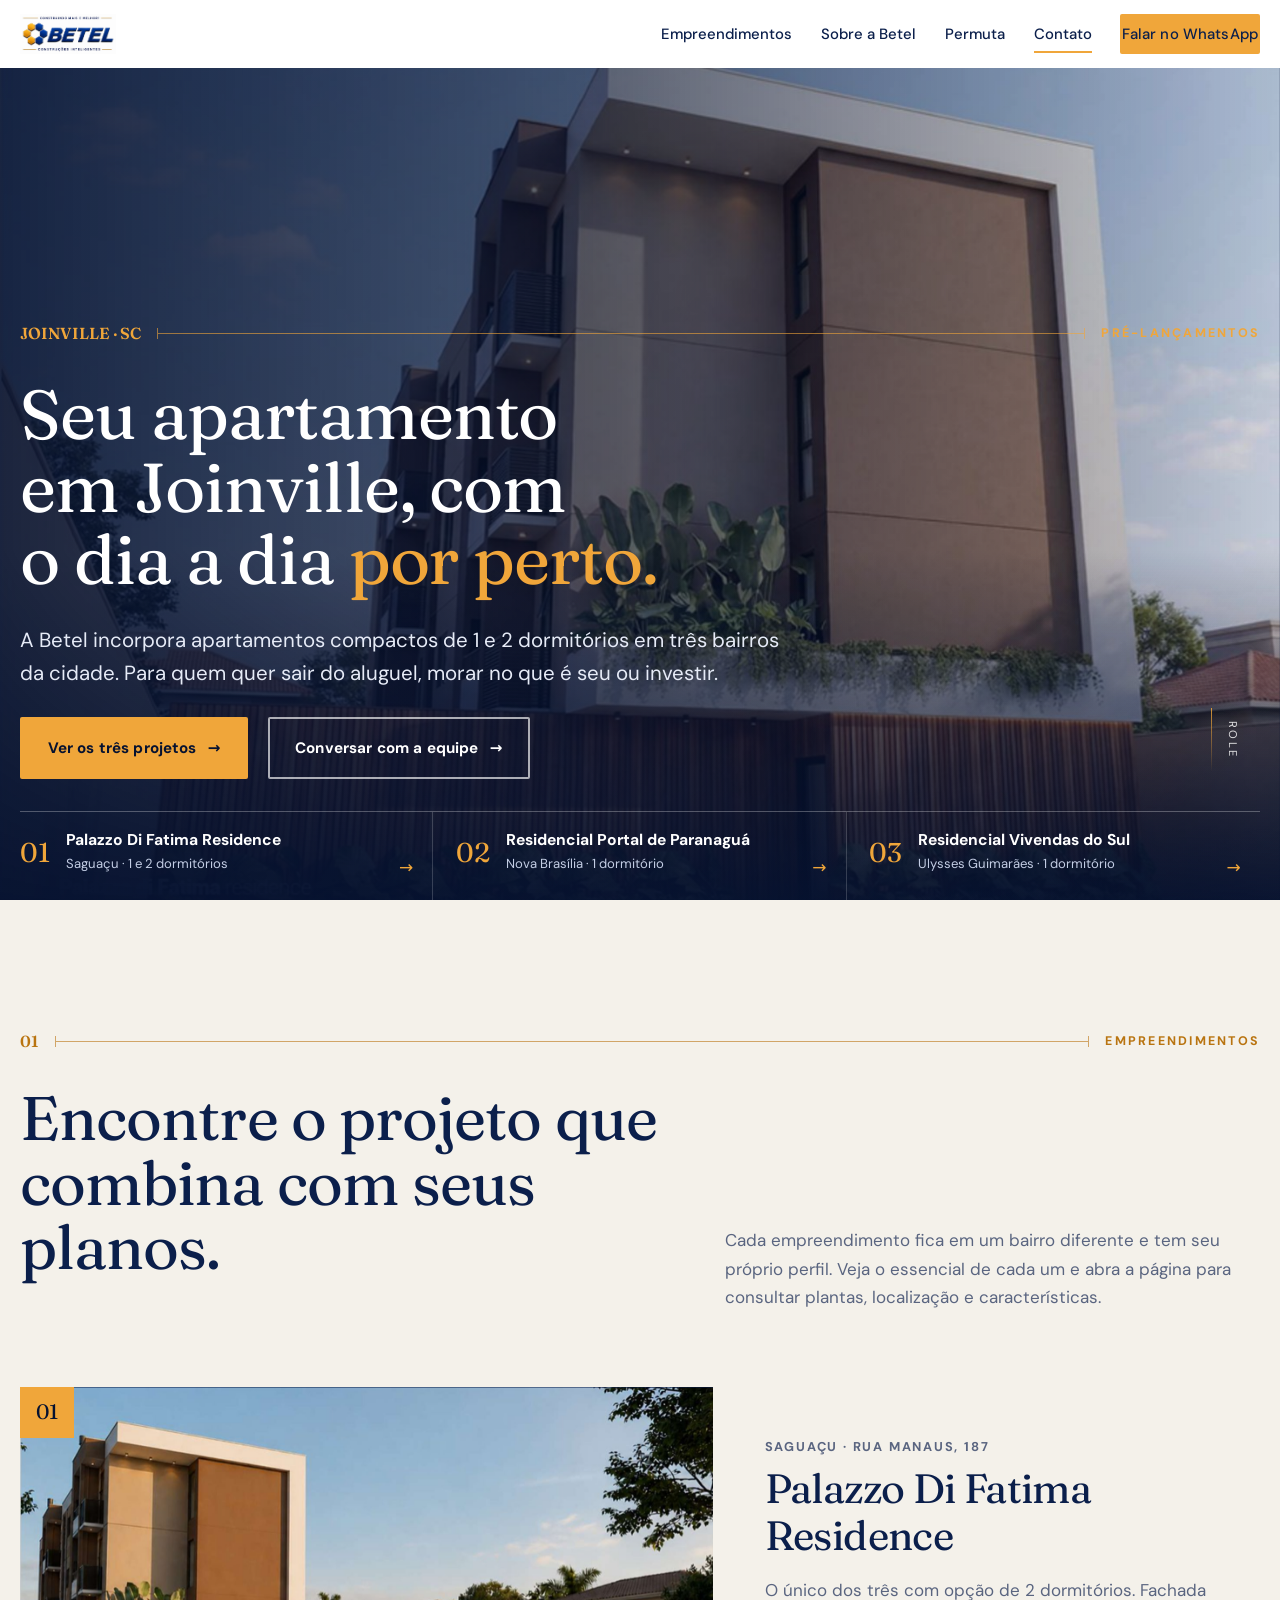
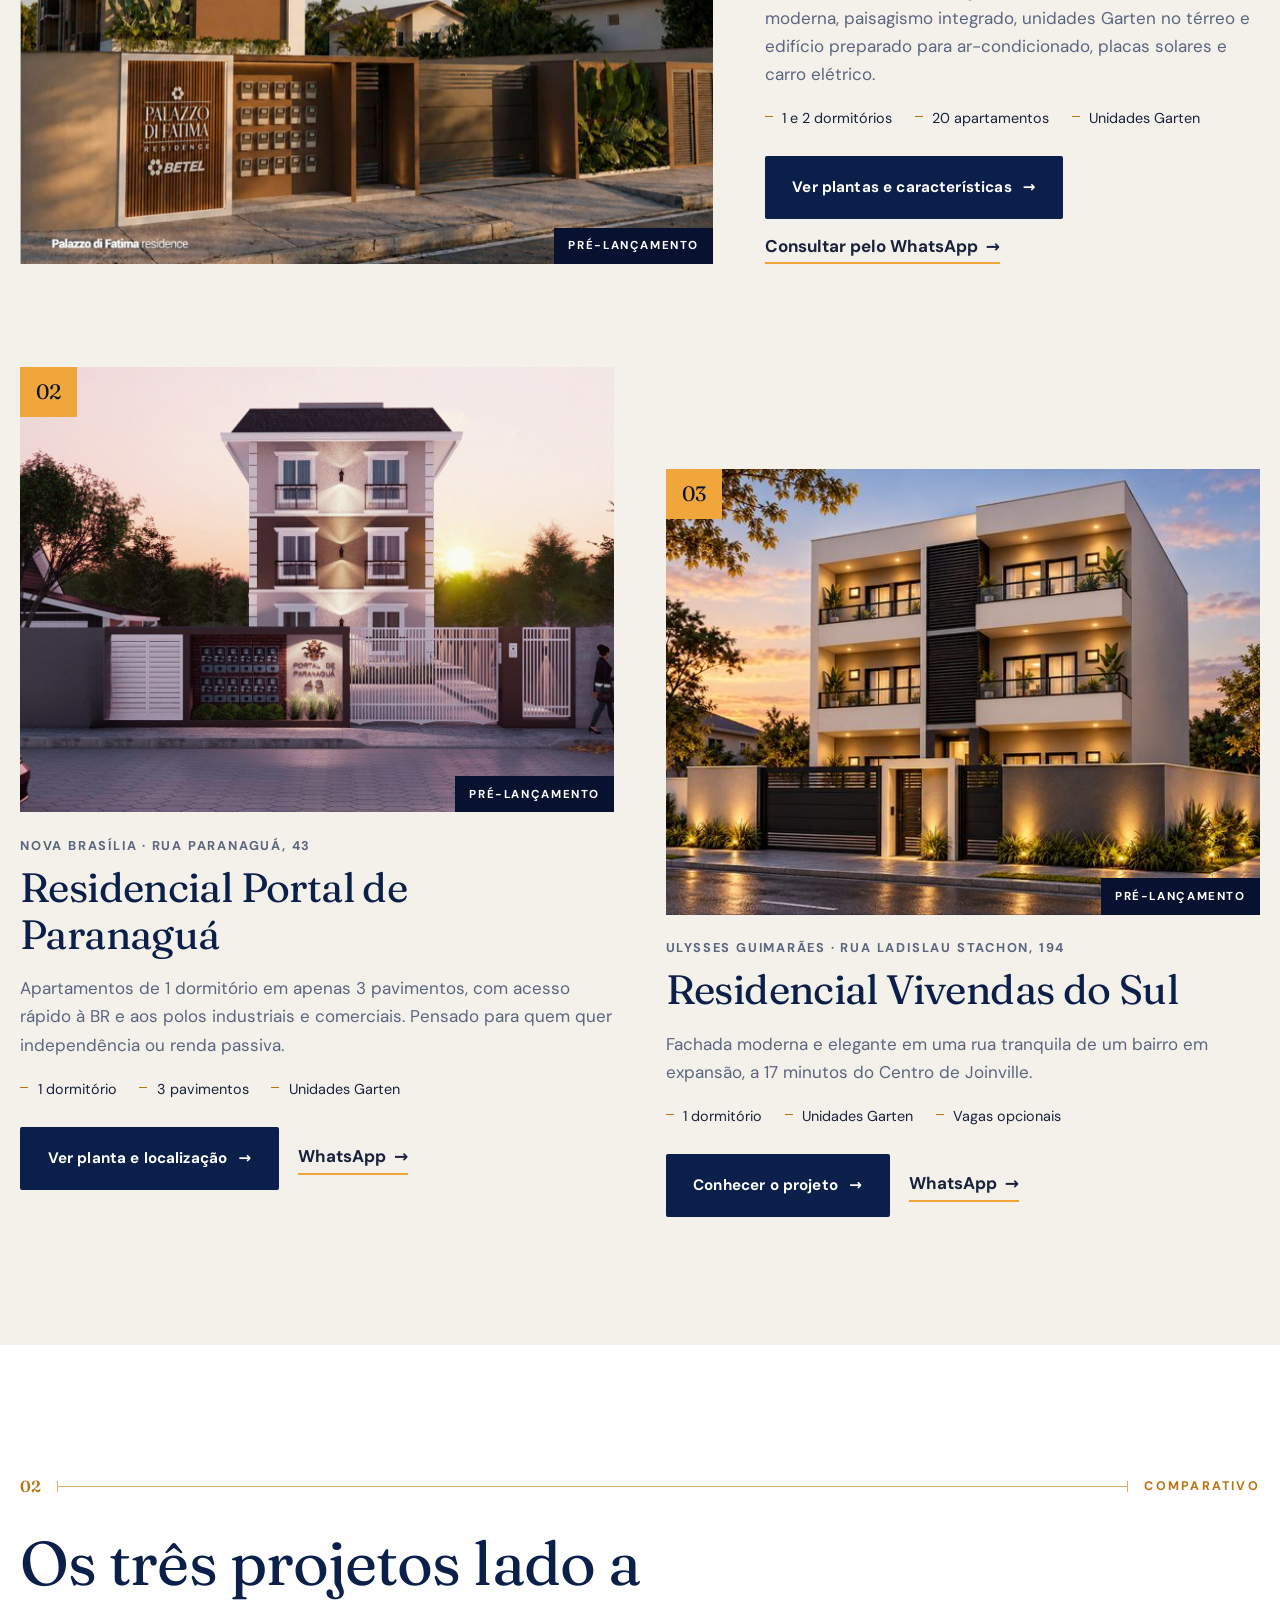
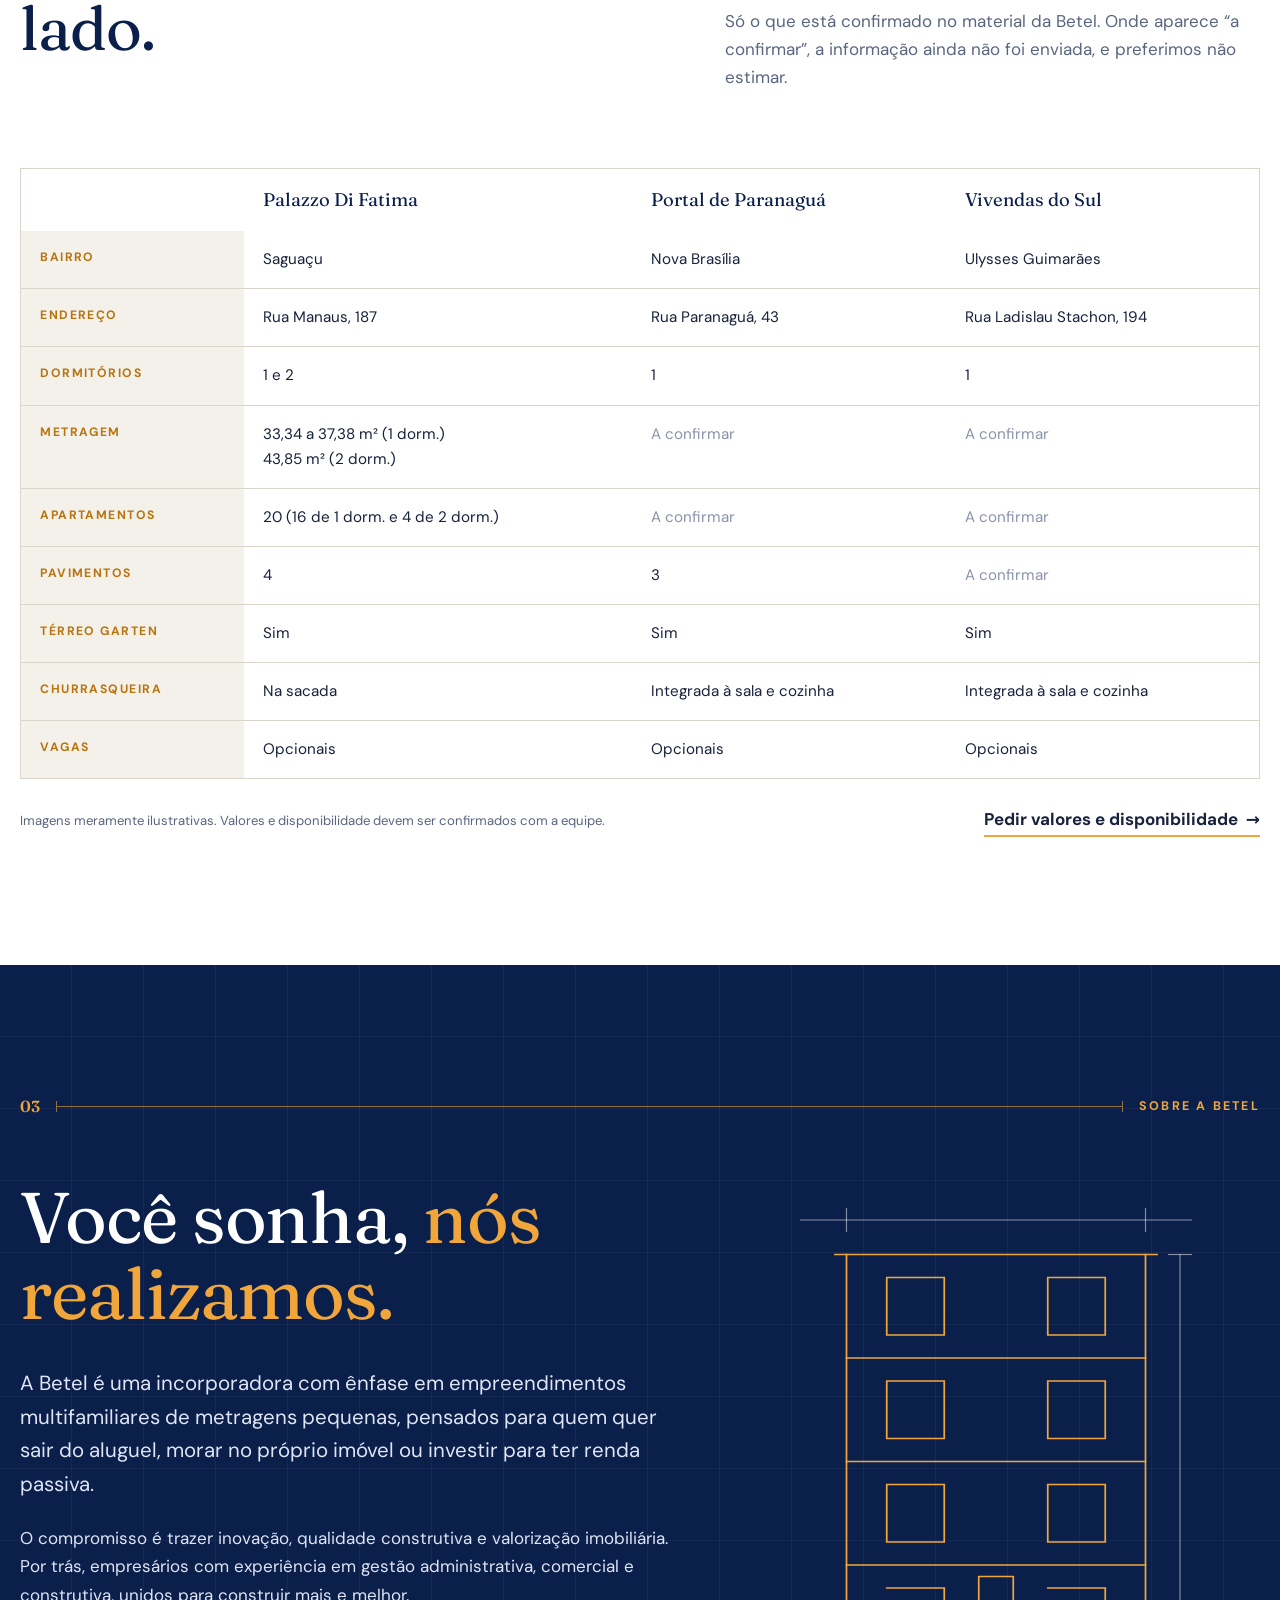
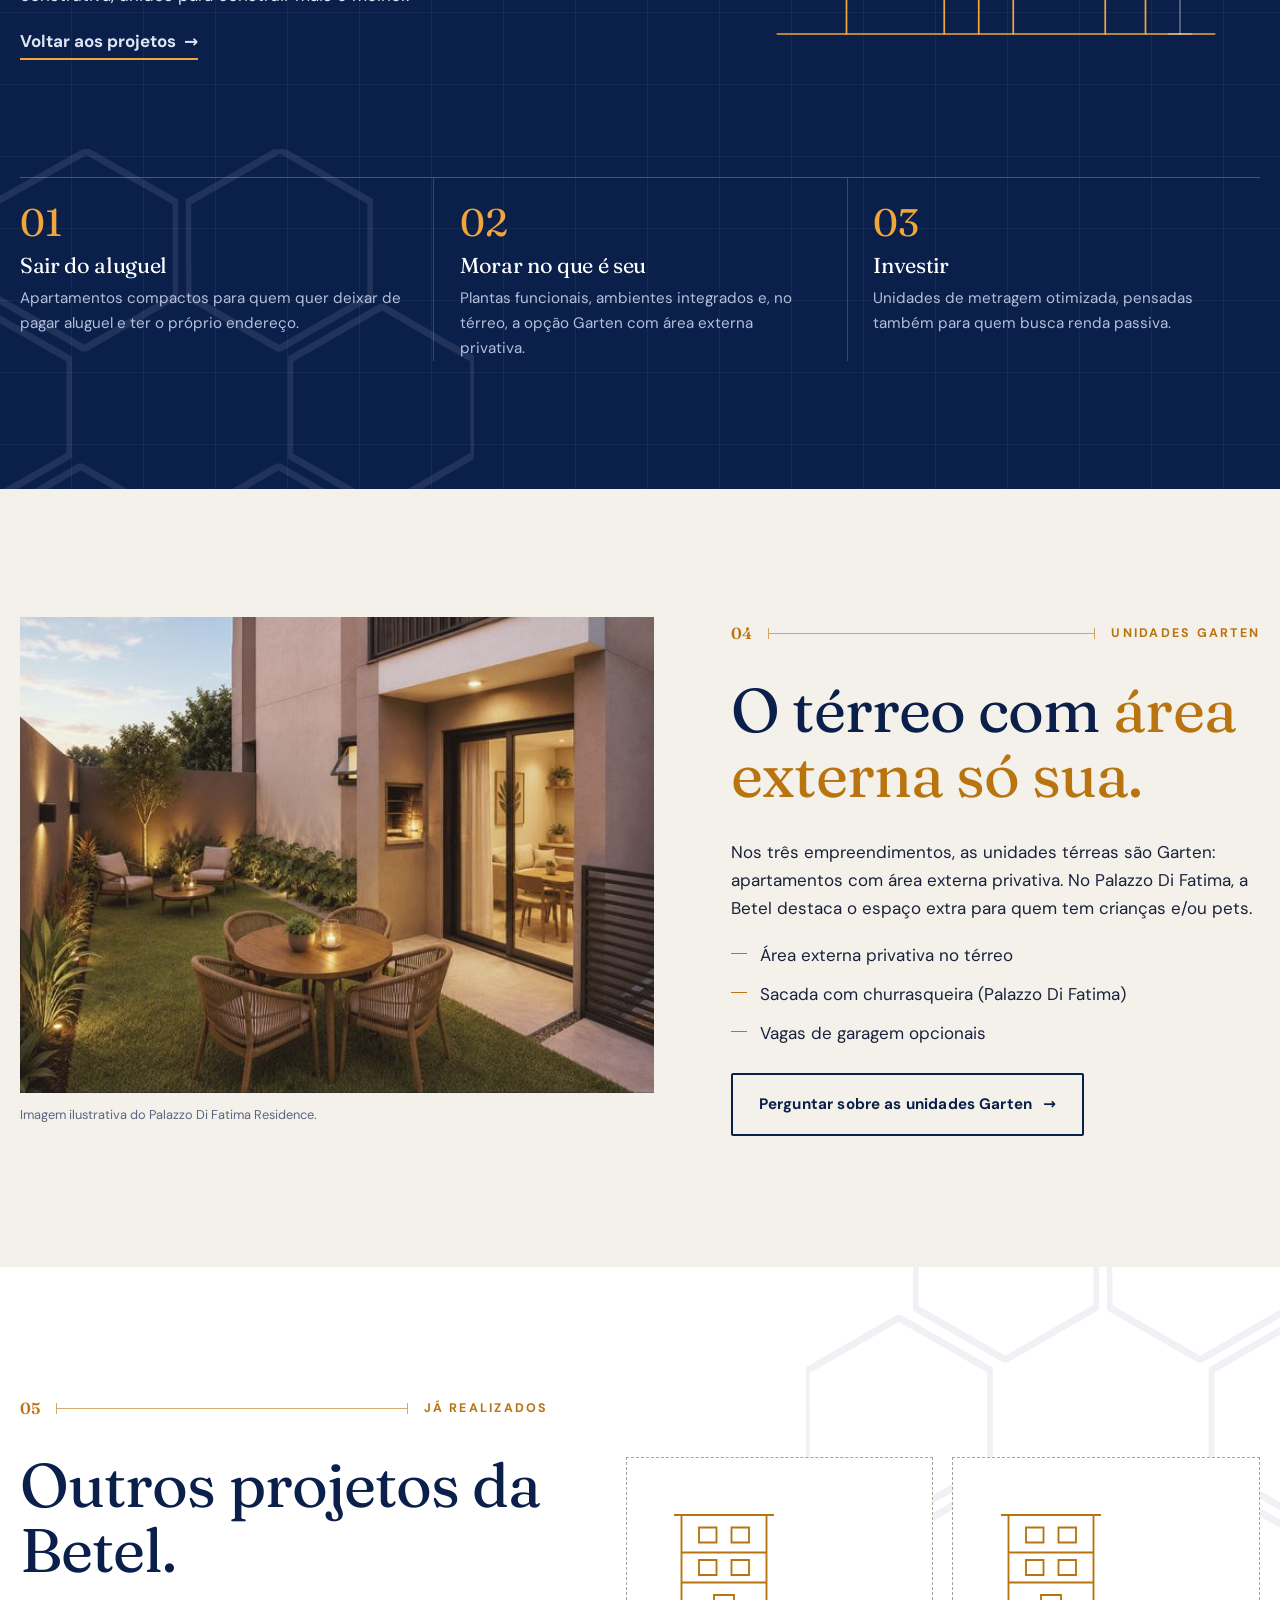
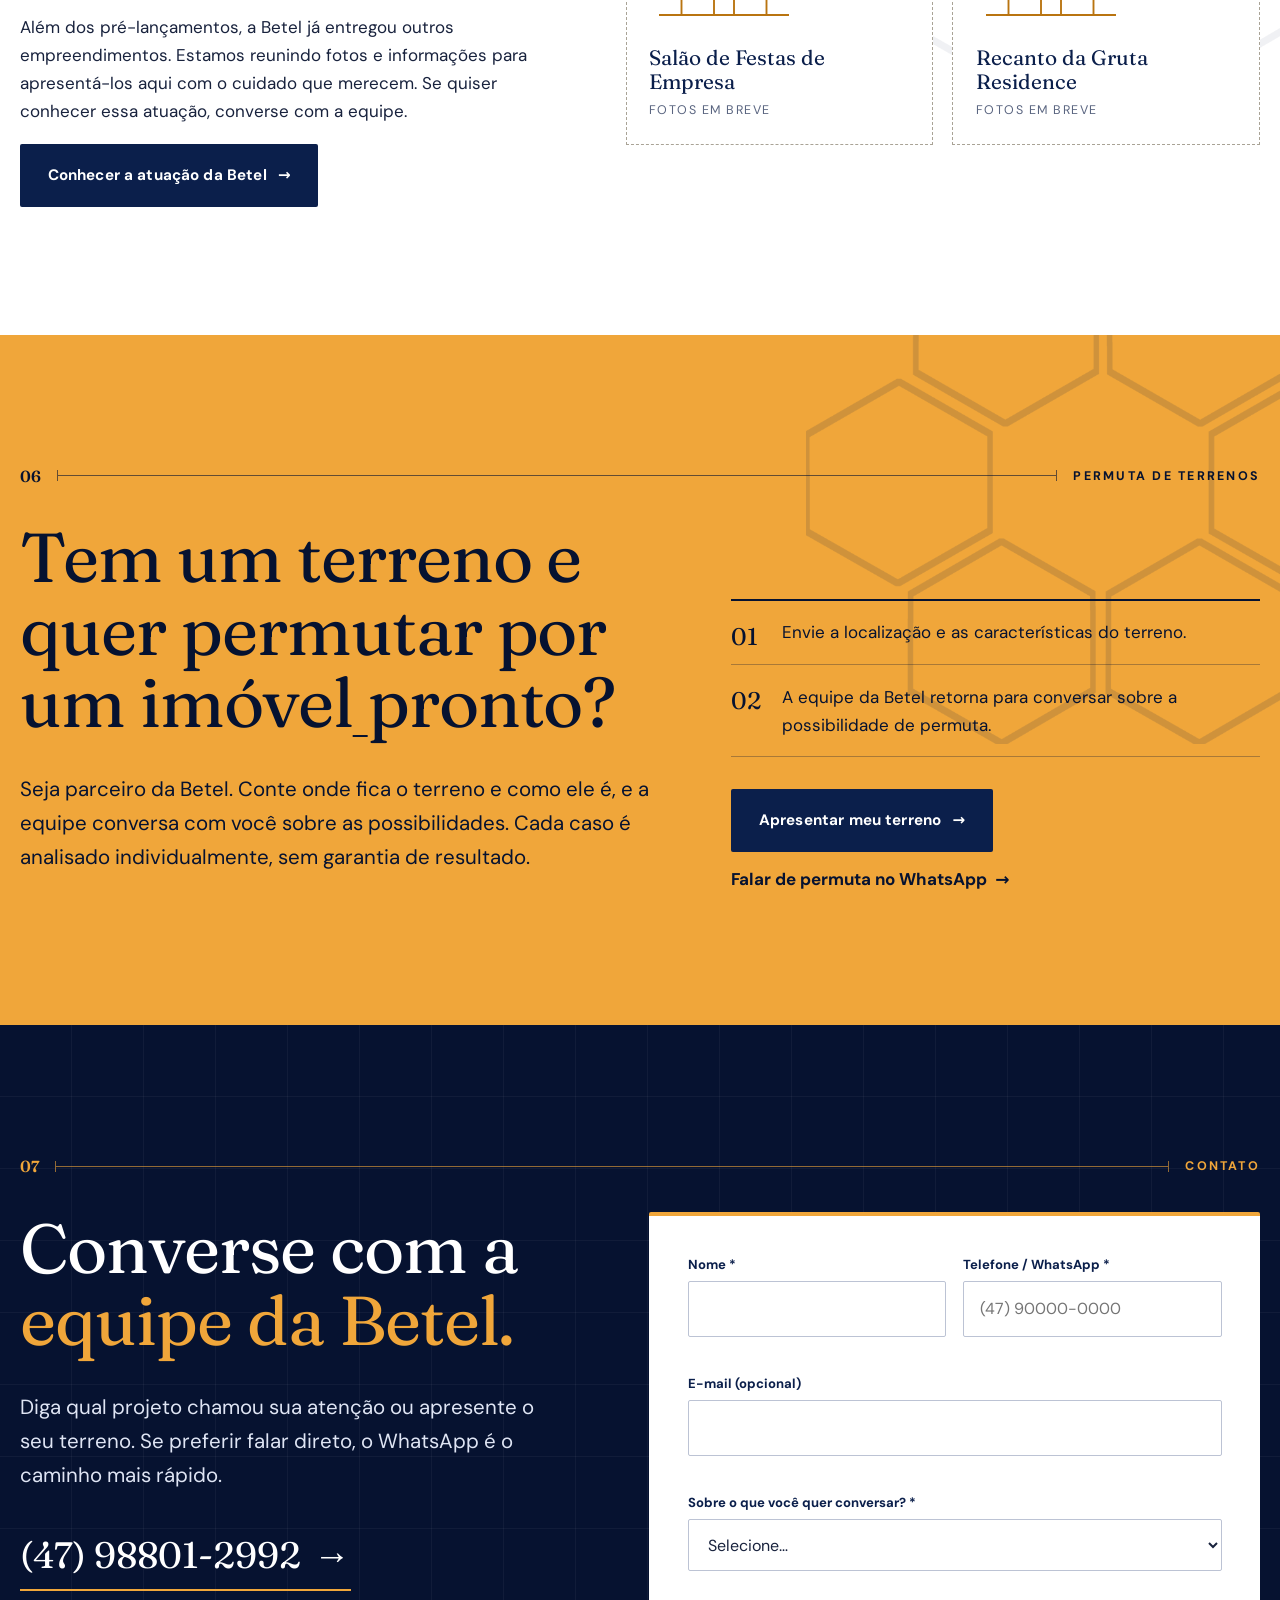
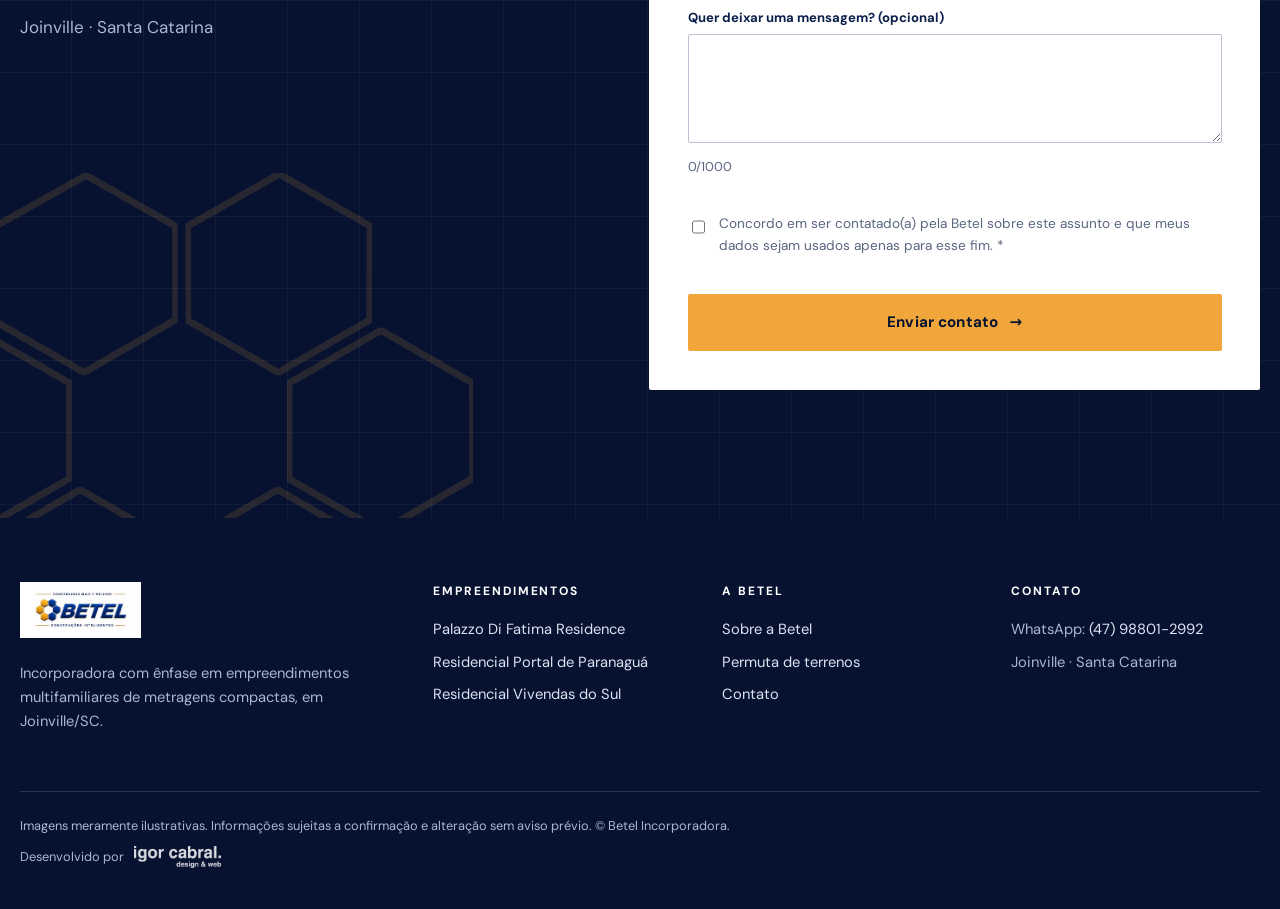
==== commit 32cdf8d4: "design: atualiza identidade visual da Betel" ====
--- a/index.html
+++ b/index.html
@@ -14,7 +14,7 @@
 <link rel="icon" href="img/betel-logo.png">
 <link rel="stylesheet" href="css/style.css">
 </head>
-<body>
+<body class="home">
 <a class="skip" href="#conteudo">Ir para o conteúdo</a>
 <header class="site-header">
   <div class="wrap">
@@ -133,7 +133,7 @@
   </div>
 </section>
 
-<section class="sec dark" id="sobre">
+<section class="sec dark colmeia-bg colmeia-bl" id="sobre">
   <div class="wrap">
     <p class="dim rv "><span class="n">03</span><span class="ln"></span><span>Sobre a Betel</span></p>
     <div class="about">
@@ -176,7 +176,7 @@
   </div>
 </section>
 
-<section class="sec white" id="realizados" aria-labelledby="real">
+<section class="sec white colmeia-bg colmeia-tr" id="realizados" aria-labelledby="real">
   <div class="wrap">
     <div class="done-grid">
       <div>
@@ -193,7 +193,7 @@
   </div>
 </section>
 
-<section class="sec gold-bg" id="permuta" aria-labelledby="perm">
+<section class="sec gold-bg colmeia-bg colmeia-tr" id="permuta" aria-labelledby="perm">
   <div class="wrap">
     <p class="dim rv "><span class="n">06</span><span class="ln"></span><span>Permuta de terrenos</span></p>
     <div class="swap">
@@ -215,7 +215,7 @@
   </div>
 </section>
 
-<section class="sec deep" id="contato" aria-labelledby="ct">
+<section class="sec deep colmeia-bg colmeia-bl" id="contato" aria-labelledby="ct">
   <div class="wrap">
     <p class="dim rv "><span class="n">07</span><span class="ln"></span><span>Contato</span></p>
     <div class="contact">
@@ -303,6 +303,7 @@
   <p class="lb-cap" aria-live="polite"></p>
 </dialog>
 <script src="js/config.js"></script>
+<script src="js/form-response.js"></script>
 <script src="js/main.js"></script>
 </body>
 </html>
--- a/css/style.css
+++ b/css/style.css
@@ -433,3 +433,27 @@
 .help.warn{color:#b3261e}
 .status:focus{outline:none}
 .pending-banner[hidden]{display:none}
+
+.status .diag{display:block;margin-top:.7rem;font-size:.75rem;opacity:.75}
+
+/* ===== Página inicial: marca d'água da Betel no bloco azul que revela as imagens, e colmeia de fundo =====
+   Tudo escopado em .home / .colmeia-bg: as páginas dos empreendimentos não mudam. */
+.home .imr::before{content:"";position:absolute;inset:0;z-index:0;pointer-events:none;background:url(../img/betel-marca-branca.png) center/64% auto no-repeat;opacity:.4}
+.home .imr>img{position:relative;z-index:1}
+@media (prefers-reduced-motion:no-preference){
+  /* o azul com a marca aparece primeiro; a imagem desce por cima dele logo em seguida (só o recorte tem atraso; o zoom do hover não) */
+  .anim .home .imr img{transition:clip-path 1.3s var(--ease) .4s,transform 1.6s var(--ease)}
+}
+.colmeia-bg{overflow:hidden}
+.colmeia-bg>.wrap{position:relative;z-index:1}
+.colmeia-bg::after{content:"";position:absolute;z-index:0;pointer-events:none;width:clamp(320px,46vw,660px);aspect-ratio:900/794;background:var(--colmeia) center/contain no-repeat;opacity:var(--colmeia-o,.12)}
+.colmeia-bl::after{left:-9%;bottom:-16%}
+.colmeia-tr::after{right:-9%;top:-16%}
+.dark.colmeia-bg{--colmeia:url(../img/colmeia-branca.png);--colmeia-o:.09}
+.deep.colmeia-bg{--colmeia:url(../img/colmeia-dourada.png);--colmeia-o:.14}
+.gold-bg.colmeia-bg{--colmeia:url(../img/colmeia-azul.png);--colmeia-o:.14}
+.white.colmeia-bg{--colmeia:url(../img/colmeia-azul.png);--colmeia-o:.06}
+@media (prefers-reduced-motion:no-preference){
+  .anim .colmeia-bg::after{opacity:0;transform:scale(.9) rotate(-5deg);transition:opacity 1.8s var(--ease),transform 2.4s var(--ease)}
+  .anim .colmeia-bg.in::after{opacity:var(--colmeia-o,.12);transform:none}
+}
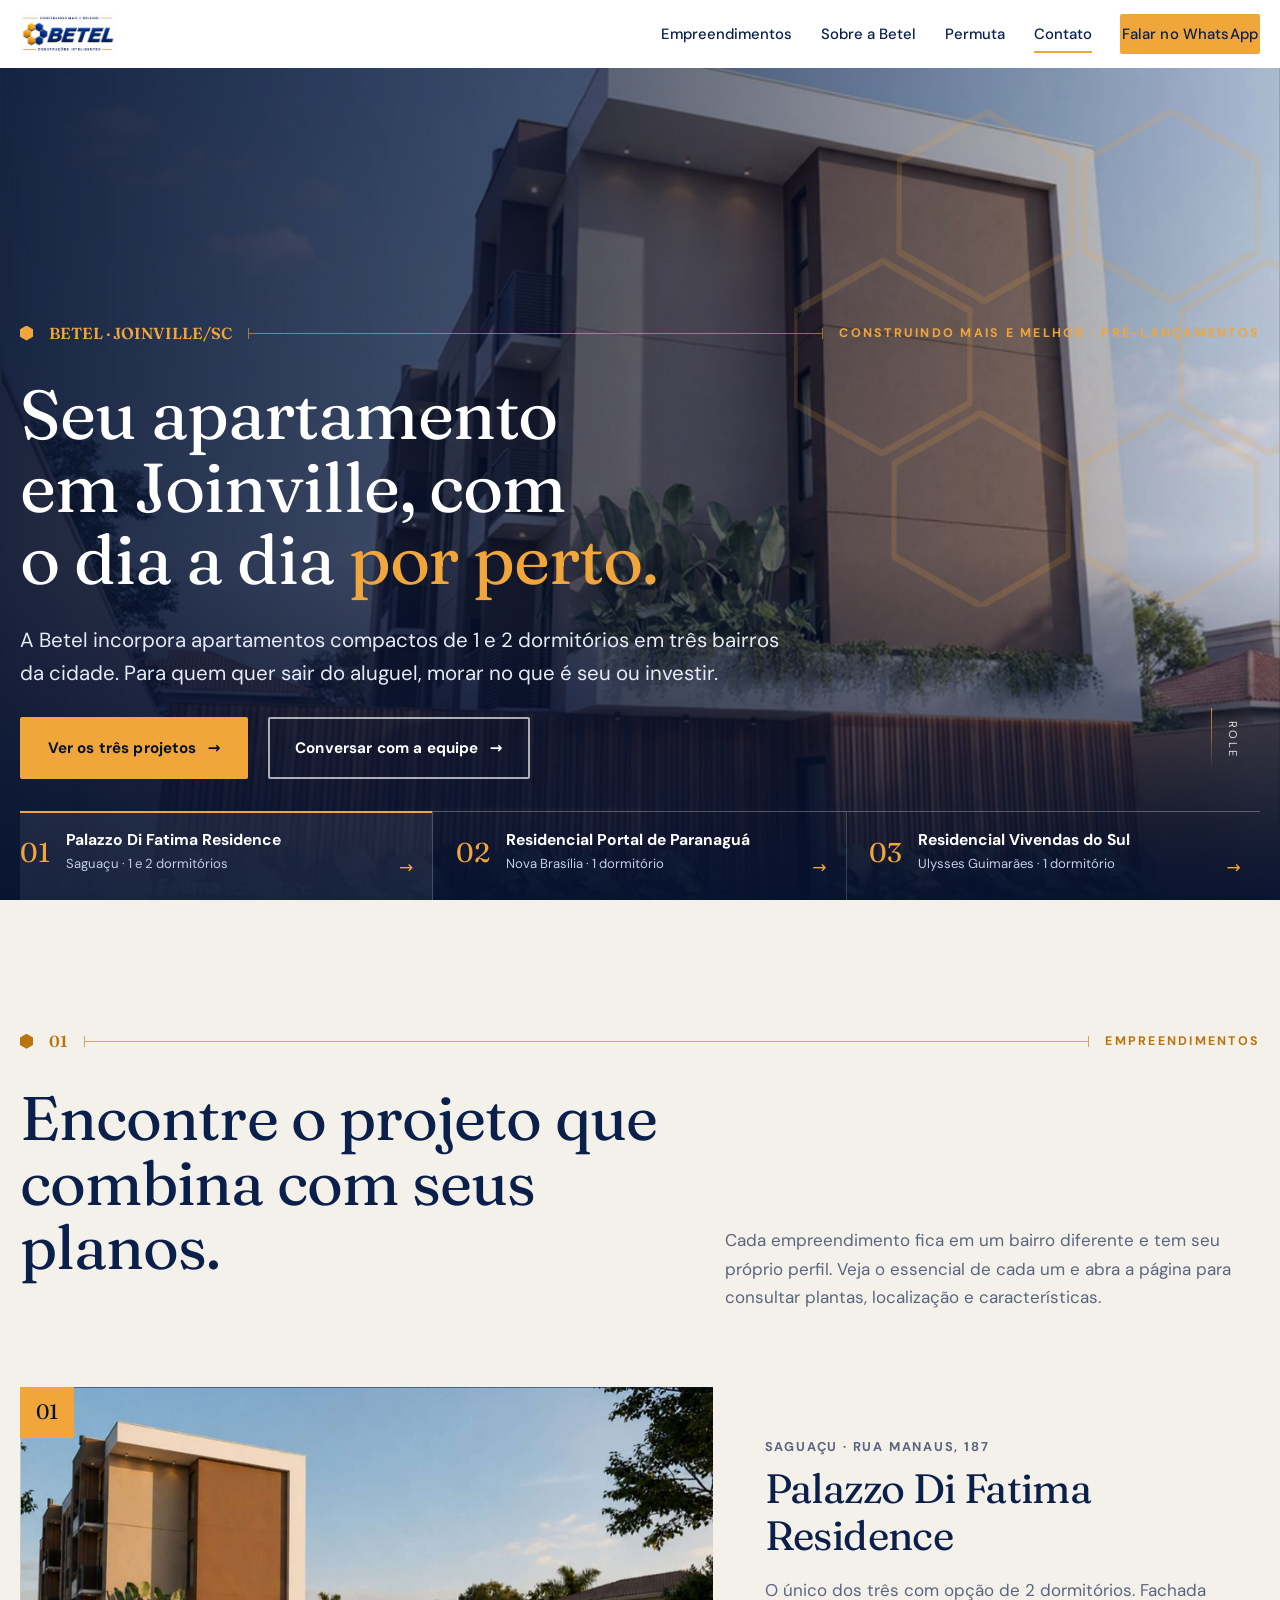
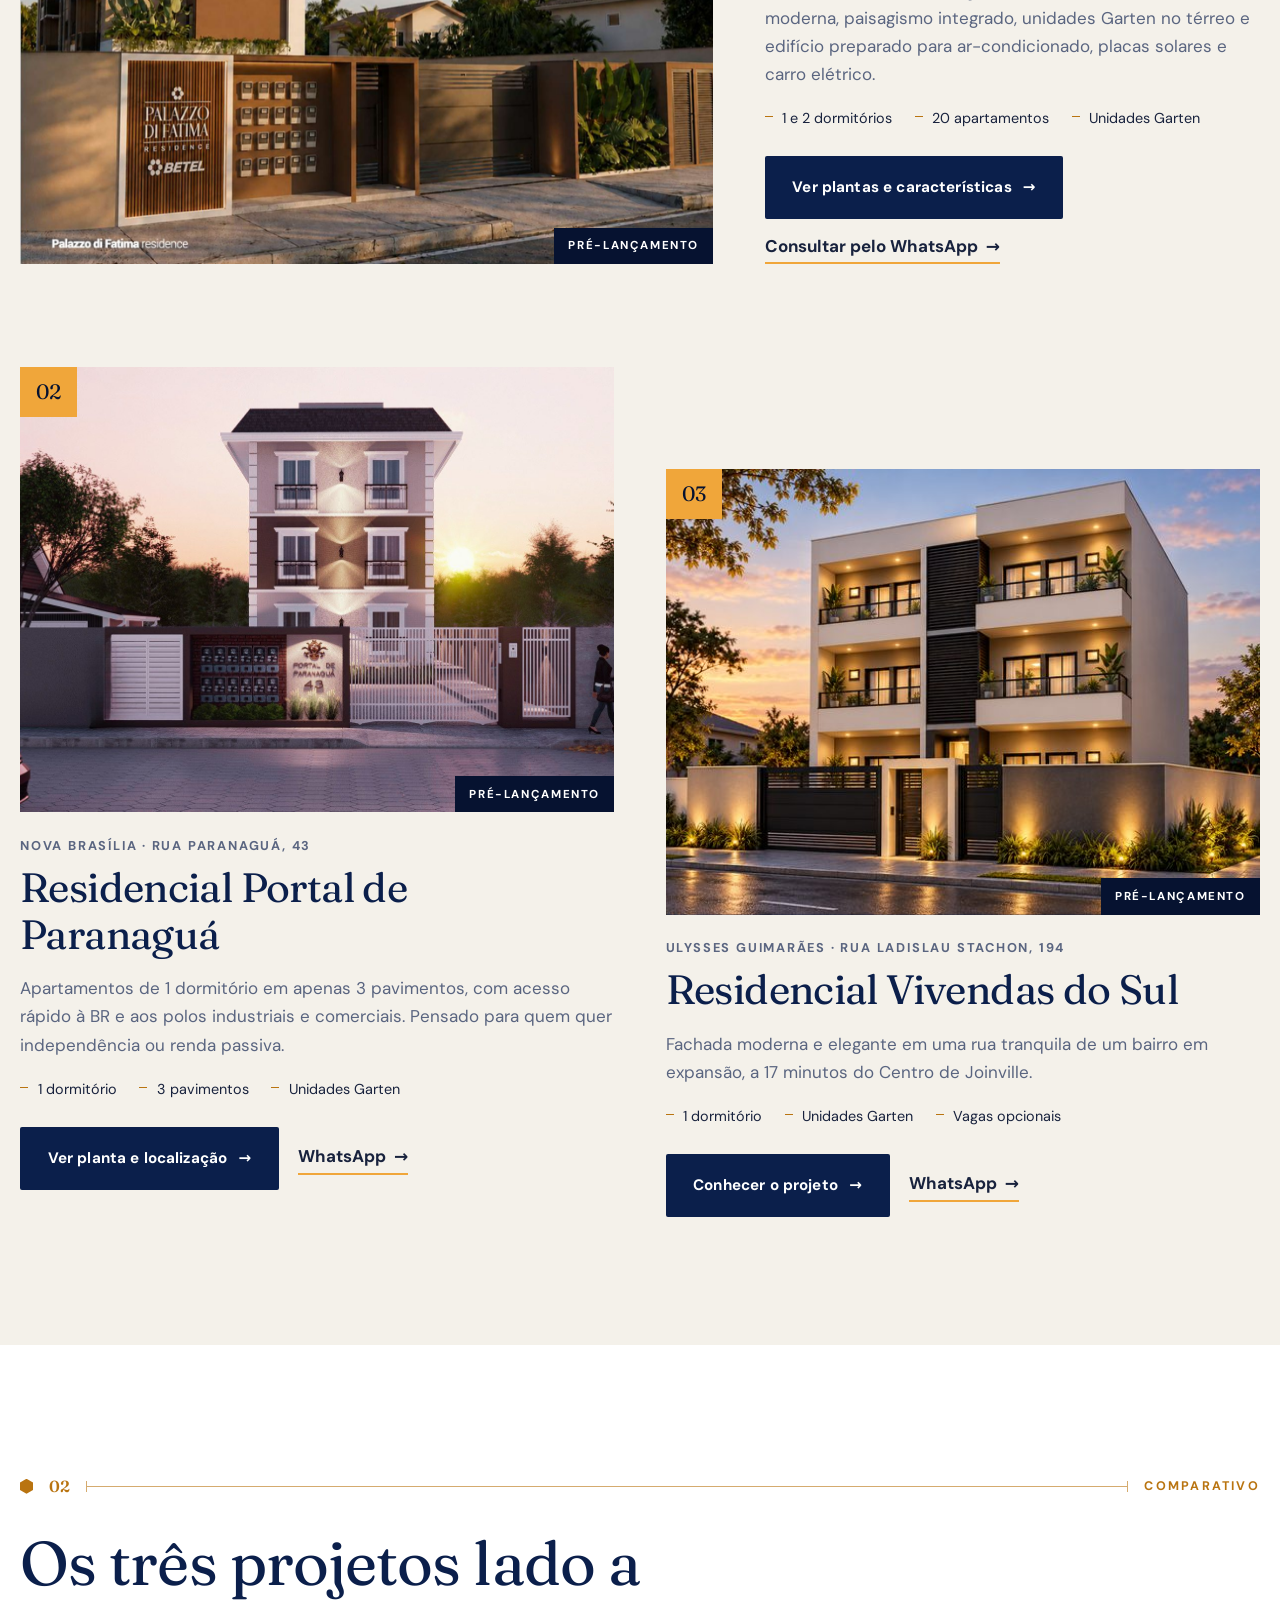
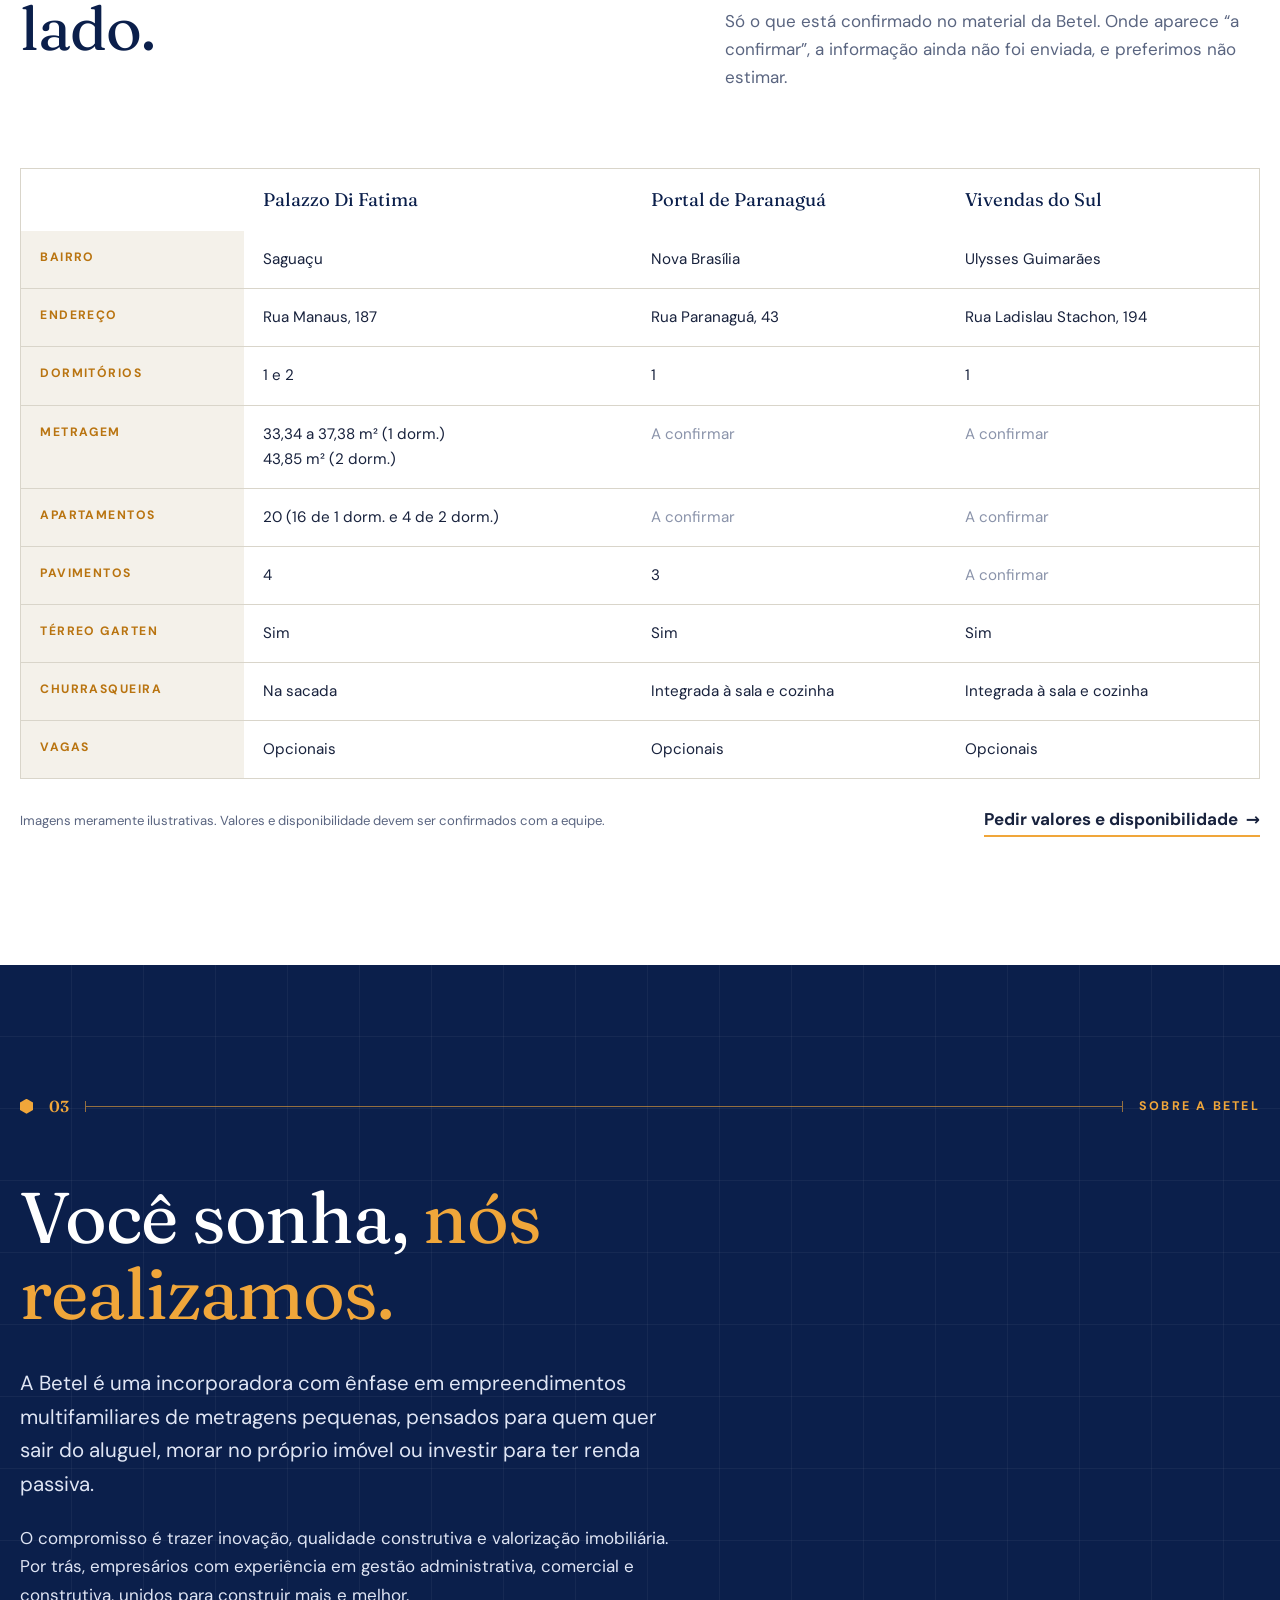
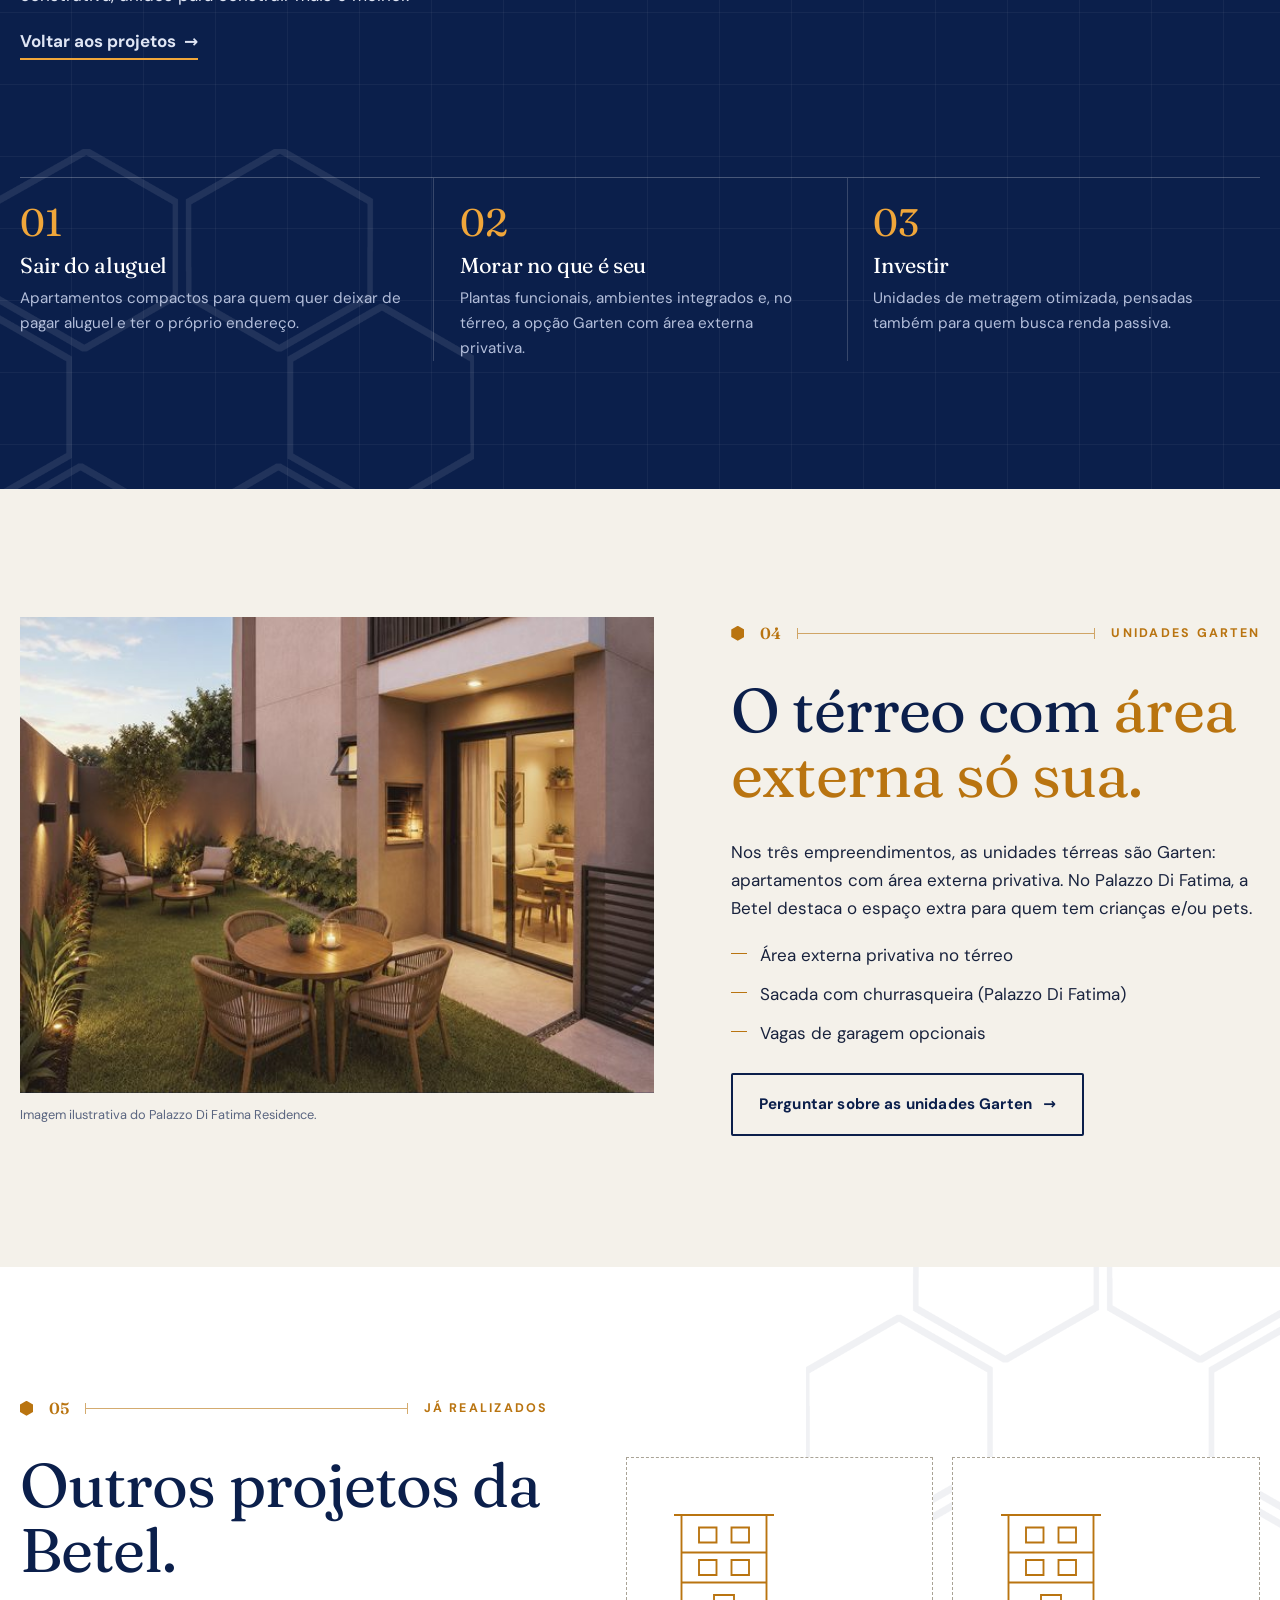
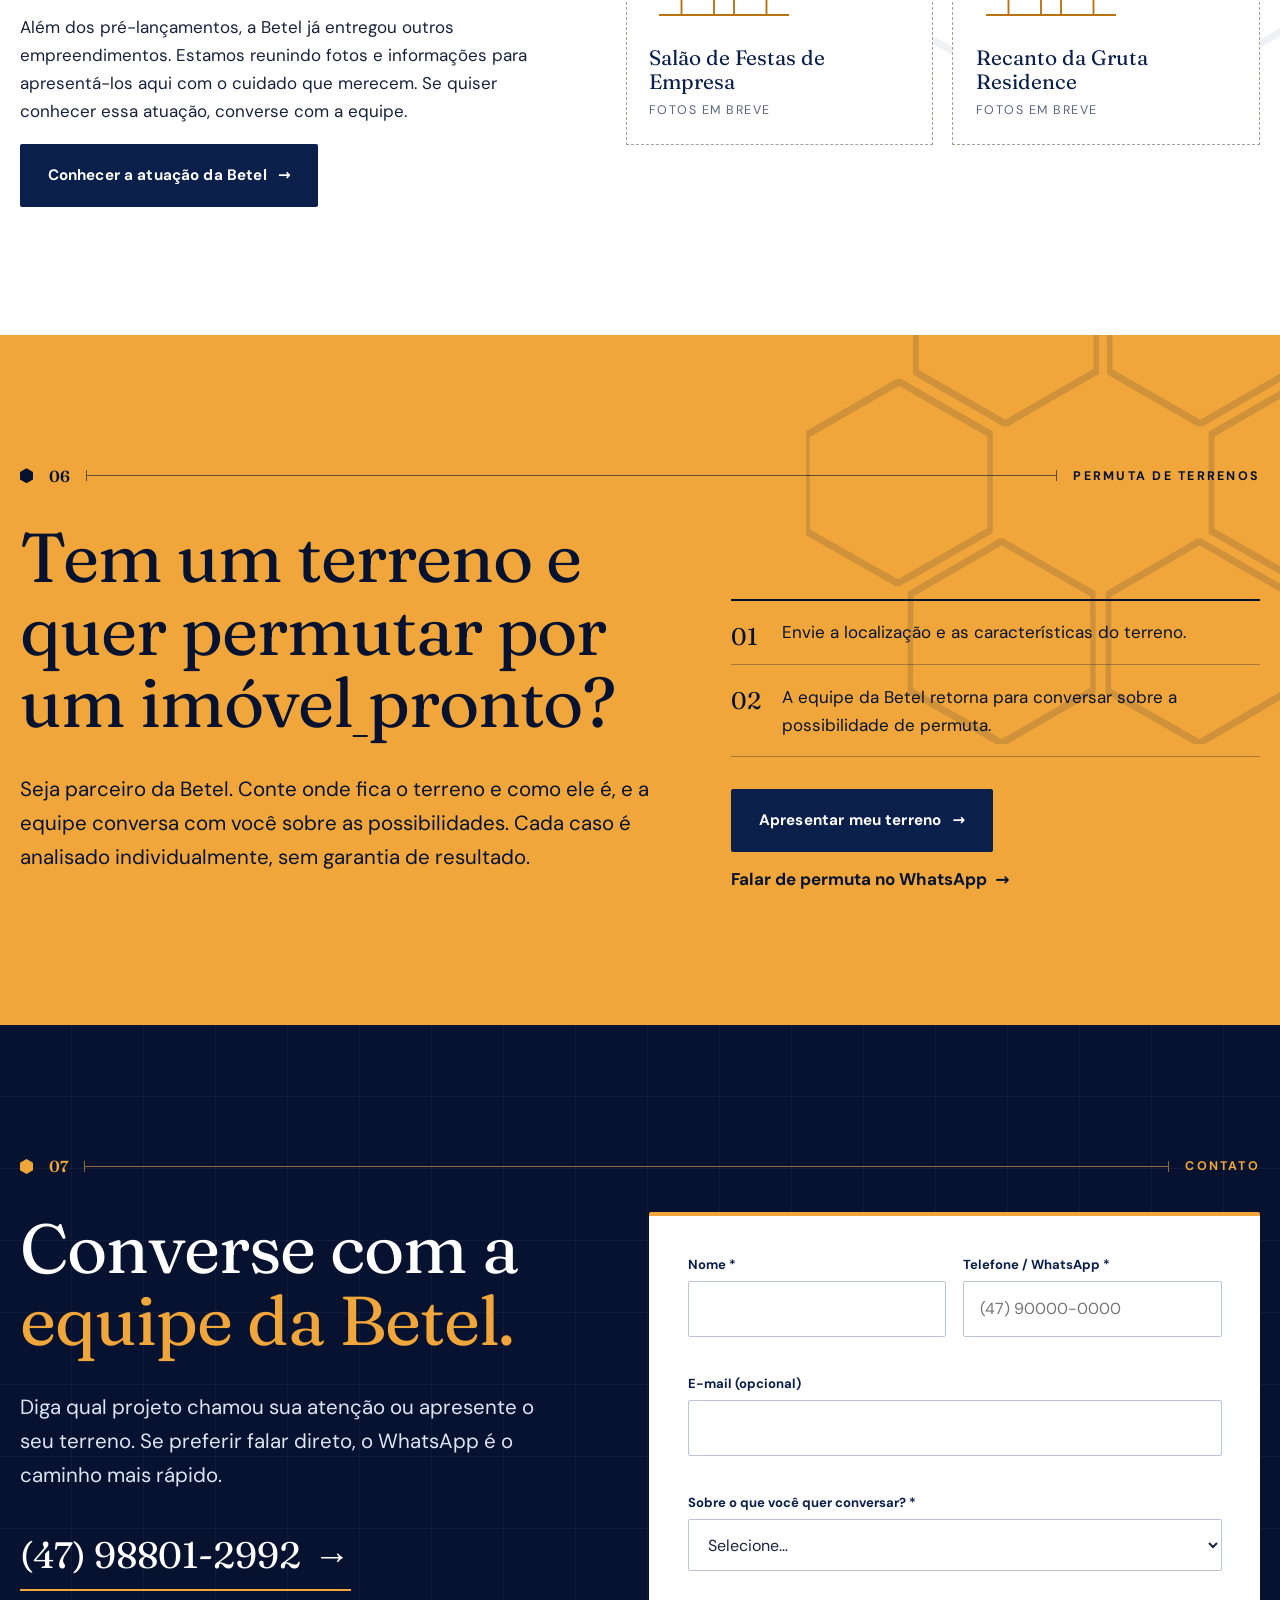
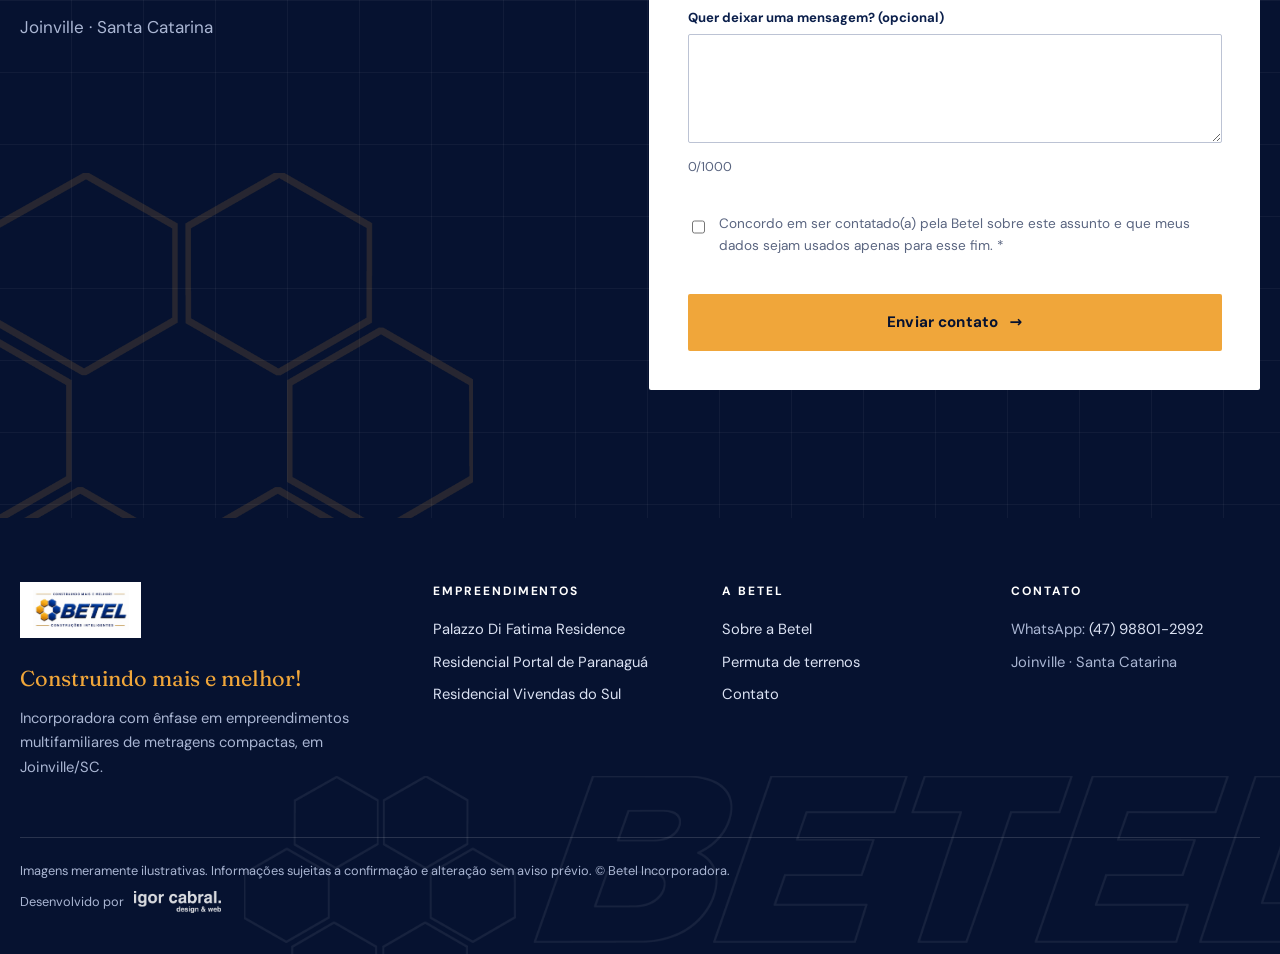
==== commit b12244ca: "Hero reativo, fachada com a rolagem, transição entre páginas e marca Betel reforçada" ====
--- a/index.html
+++ b/index.html
@@ -11,10 +11,13 @@
 <meta property="og:locale" content="pt_BR">
 <meta property="og:image" content="img/palazzo-hero.jpg">
 <meta name="theme-color" content="#0b1f4b">
-<link rel="icon" href="img/betel-logo.png">
+<link rel="icon" type="image/png" href="img/favicon.png">
+<link rel="apple-touch-icon" href="img/apple-touch-icon.png">
+<script>try{var t=+sessionStorage.getItem("betel-nav");if(t&&Date.now()-t<4000)document.documentElement.classList.add("nav-in");sessionStorage.removeItem("betel-nav")}catch(e){}</script>
 <link rel="stylesheet" href="css/style.css">
 </head>
 <body class="home">
+<div class="curtain" aria-hidden="true"><img src="img/betel-marca-branca.png" alt="" width="1400" height="305"><i></i></div>
 <a class="skip" href="#conteudo">Ir para o conteúdo</a>
 <header class="site-header">
   <div class="wrap">
@@ -32,9 +35,12 @@
 </header>
 <main id="conteudo">
 <section class="hero" aria-labelledby="h1">
-  <div class="hero-media"><img src="img/palazzo-hero.jpg" alt="Fachada ilustrativa do Palazzo Di Fatima Residence, com paisagismo na base e na varanda" width="1581" height="1125" fetchpriority="high" decoding="async"></div>
+  <div class="hero-media"><img src="img/palazzo-hero.jpg" alt="Fachada ilustrativa do Palazzo Di Fatima Residence, com paisagismo na base e na varanda" width="1581" height="1125" fetchpriority="high" decoding="async" class="layer on">
+    <img class="layer" data-src="img/portal-fachada.jpg" alt="" width="1600" height="900" decoding="async">
+    <img class="layer lowres" data-src="img/vivendas-fachada.jpg" alt="" width="580" height="435" decoding="async"></div>
+  <img class="hero-hex" src="img/colmeia-dourada.png" alt="" aria-hidden="true" width="900" height="794" decoding="async" fetchpriority="low">
   <div class="wrap hero-copy">
-    <p class="dim"><span class="n">Joinville · SC</span><span class="ln"></span><span>Pré-lançamentos</span></p>
+    <p class="dim"><span class="n">Betel · Joinville/SC</span><span class="ln"></span><span class="dim-r">Construindo mais e melhor<span class="hide-sm"> · Pré-lançamentos</span></span></p>
     <h1 id="h1"><span class="ln-m"><span style="--i:0">Seu apartamento</span></span><span class="ln-m"><span style="--i:1">em Joinville, com</span></span><span class="ln-m"><span style="--i:2">o dia a dia <em>por perto.</em></span></span></h1>
     <p class="lead">A Betel incorpora apartamentos compactos de 1 e 2 dormitórios em três bairros da cidade. Para quem quer sair do aluguel, morar no que é seu ou investir.</p>
     <div class="actions">
@@ -44,7 +50,7 @@
   </div>
   <div class="wrap">
     <nav class="hero-strip" aria-label="Empreendimentos">
-      <a class="hs" href="palazzo-di-fatima.html"><span class="num">01</span><strong>Palazzo Di Fatima Residence</strong><small>Saguaçu · 1 e 2 dormitórios</small></a>
+      <a class="hs on" href="palazzo-di-fatima.html"><span class="num">01</span><strong>Palazzo Di Fatima Residence</strong><small>Saguaçu · 1 e 2 dormitórios</small></a>
       <a class="hs" href="portal-de-paranagua.html"><span class="num">02</span><strong>Residencial Portal de Paranaguá</strong><small>Nova Brasília · 1 dormitório</small></a>
       <a class="hs" href="vivendas-do-sul.html"><span class="num">03</span><strong>Residencial Vivendas do Sul</strong><small>Ulysses Guimarães · 1 dormitório</small></a>
     </nav>
@@ -143,11 +149,12 @@
         <p class="rv">O compromisso é trazer inovação, qualidade construtiva e valorização imobiliária. Por trás, empresários com experiência em gestão administrativa, comercial e construtiva, unidos para construir mais e melhor.</p>
         <a class="tlink rv" href="#empreendimentos">Voltar aos projetos</a>
       </div>
-      <div><svg class="bp-art draw" viewBox="0 0 400 460" aria-hidden="true" focusable="false">
+      <div><svg class="bp-art scrub" viewBox="0 0 400 460" aria-hidden="true" focusable="false">
   <path d="M10 420H390"/><path d="M70 420V90"/><path d="M330 420V90"/><path d="M60 90H340"/><path d="M70 180H330"/><path d="M70 270H330"/><path d="M70 360H330"/>
-  <path d="M105 110h50v50h-50z"/><path d="M245 110h50v50h-50z"/><path d="M105 200h50v50h-50z"/><path d="M245 200h50v50h-50z"/>
-  <path d="M105 290h50v50h-50z"/><path d="M245 290h50v50h-50z"/><path d="M185 420V370h30v50"/><path d="M105 380h50v40"/><path d="M245 380h50v40"/>
+  <path class="win" d="M105 110h50v50h-50z"/><path class="win" d="M245 110h50v50h-50z"/><path class="win" d="M105 200h50v50h-50z"/><path class="win" d="M245 200h50v50h-50z"/>
+  <path class="win" d="M105 290h50v50h-50z"/><path class="win" d="M245 290h50v50h-50z"/><path d="M185 420V370h30v50"/><path d="M105 380h50v40"/><path d="M245 380h50v40"/>
   <path class="thin" d="M360 90V420"/><path class="thin" d="M350 90h20"/><path class="thin" d="M350 420h20"/><path class="thin" d="M30 60H370"/><path class="thin" d="M70 50v20"/><path class="thin" d="M330 50v20"/>
+  <path class="hexc" d="M192.9 8.1 L199.4 11.9 L199.4 19.4 L192.9 23.1 L186.4 19.4 L186.4 11.9 Z"/><path class="hexc" d="M207.1 8.1 L213.6 11.9 L213.6 19.4 L207.1 23.1 L200.6 19.4 L200.6 11.9 Z"/><path class="hexc" d="M214.3 20.5 L220.8 24.2 L220.8 31.8 L214.3 35.5 L207.8 31.8 L207.8 24.2 Z"/><path class="hexc" d="M207.1 32.9 L213.6 36.6 L213.6 44.1 L207.1 47.9 L200.6 44.1 L200.6 36.6 Z"/><path class="hexc" d="M192.9 32.9 L199.4 36.6 L199.4 44.1 L192.9 47.9 L186.4 44.1 L186.4 36.6 Z"/><path class="hexc" d="M185.7 20.5 L192.2 24.2 L192.2 31.8 L185.7 35.5 L179.2 31.8 L179.2 24.2 Z"/>
 </svg></div>
     </div>
     <div class="for" data-stagger>
@@ -259,6 +266,7 @@
     <div class="cols">
       <div>
         <span class="logo-box"><img src="img/betel-logo.png" alt="Betel Construções Inteligentes" width="96" height="40"></span>
+        <p class="tagline">Construindo mais e melhor!</p>
         <p>Incorporadora com ênfase em empreendimentos multifamiliares de metragens compactas, em Joinville/SC.</p>
       </div>
       <div>
--- a/css/style.css
+++ b/css/style.css
@@ -14,8 +14,6 @@
   --wrap:1240px; --hh:68px; --r:2px;
   --ease:cubic-bezier(.2,.7,.2,1);
 }
-@view-transition{navigation:auto}
-::view-transition-old(root),::view-transition-new(root){animation-duration:.35s}
 *,*::before,*::after{box-sizing:border-box}
 html{scroll-behavior:smooth;scroll-padding-top:120px}
 body{margin:0;font-family:var(--sans);color:var(--ink);background:var(--paper);line-height:1.65;font-size:17px;-webkit-font-smoothing:antialiased}
@@ -436,13 +434,14 @@
 
 .status .diag{display:block;margin-top:.7rem;font-size:.75rem;opacity:.75}
 
-/* ===== Página inicial: marca d'água da Betel no bloco azul que revela as imagens, e colmeia de fundo =====
-   Tudo escopado em .home / .colmeia-bg: as páginas dos empreendimentos não mudam. */
-.home .imr::before{content:"";position:absolute;inset:0;z-index:0;pointer-events:none;background:url(../img/betel-marca-branca.png) center/64% auto no-repeat;opacity:.4}
-.home .imr>img{position:relative;z-index:1}
+/* ===== Marca d'água da Betel no bloco que revela as imagens, e colmeia de fundo ===== */
+.imr::before{content:"";position:absolute;inset:0;z-index:0;pointer-events:none;background:url(../img/betel-marca-branca.png) center/64% auto no-repeat;opacity:.4}
+.imr{position:relative}
+.imr>img{position:relative;z-index:1}
+.plan.imr::before{background-image:url(../img/betel-marca-azul.png);opacity:.16}
 @media (prefers-reduced-motion:no-preference){
   /* o azul com a marca aparece primeiro; a imagem desce por cima dele logo em seguida (só o recorte tem atraso; o zoom do hover não) */
-  .anim .home .imr img{transition:clip-path 1.3s var(--ease) .4s,transform 1.6s var(--ease)}
+  .anim .imr img{transition:clip-path 1.3s var(--ease) .4s,transform 1.6s var(--ease)}
 }
 .colmeia-bg{overflow:hidden}
 .colmeia-bg>.wrap{position:relative;z-index:1}
@@ -457,3 +456,48 @@
   .anim .colmeia-bg::after{opacity:0;transform:scale(.9) rotate(-5deg);transition:opacity 1.8s var(--ease),transform 2.4s var(--ease)}
   .anim .colmeia-bg.in::after{opacity:var(--colmeia-o,.12);transform:none}
 }
+
+.colmeia-br::after{right:-9%;bottom:-16%}
+
+/* ===== Marca Betel reforçada ===== */
+::selection{background:var(--gold);color:var(--navy-deep)}
+.dim::before{content:"";flex:none;width:13px;height:15px;background:currentColor;clip-path:polygon(50% 0,100% 25%,100% 75%,50% 100%,0 75%,0 25%)}
+.hero-hex{position:absolute;z-index:-1;right:-6%;top:5%;width:min(44vw,620px);height:auto;--hx:.16;opacity:var(--hx);pointer-events:none;animation:hexin 2.6s var(--ease) .4s both}
+@keyframes hexin{from{opacity:0;transform:scale(.9) rotate(-6deg)}to{opacity:var(--hx);transform:none}}
+@media (max-width:900px){.hero-hex{width:86vw;right:-34%;top:3%;--hx:.14}}
+.site-footer{position:relative;overflow:hidden}
+.site-footer>.wrap{position:relative;z-index:1}
+.site-footer::before{content:"";position:absolute;right:-5%;bottom:-14%;width:min(86vw,1100px);aspect-ratio:1400/305;background:url(../img/betel-marca-branca.png) center/contain no-repeat;opacity:.07;pointer-events:none}
+.site-footer .tagline{font-family:var(--serif);font-size:1.35rem;color:var(--gold);margin:0 0 .6rem}
+
+/* ===== Hero que reage aos projetos ===== */
+.hero-media img.layer{position:absolute;inset:0;opacity:0;transform:scale(1.07);animation:none;transition:opacity 1.1s var(--ease),transform 3.2s var(--ease)}
+.hero-media img.layer.on{opacity:1;transform:none}
+.hero-media img.layer.on:first-child{animation:settle 2.6s var(--ease) both}
+.hero-media img.lowres{filter:blur(2px) saturate(1.1)}
+.hs{position:relative}
+.hs::before{content:"";position:absolute;left:0;right:0;top:-1px;height:2px;background:var(--gold);transform:scaleX(0);transform-origin:left;transition:transform .7s var(--ease)}
+.hs.on::before{transform:scaleX(1)}
+.hs.on{background:rgba(255,255,255,.07)}
+@media (pointer:coarse){.hs.on small::after{content:" · toque de novo para abrir";color:var(--gold)}}
+
+/* ===== Fachada que se desenha com a rolagem ===== */
+.anim .scrub path{stroke-dasharray:1;stroke-dashoffset:1}
+.bp-art .hexc{stroke-width:1.2}
+
+/* ===== Transição entre páginas: curtain com a marca (funciona em todos os navegadores) ===== */
+.curtain{position:fixed;inset:0;z-index:300;display:grid;place-items:center;align-content:center;gap:1.4rem;background:var(--navy-deep);background-image:linear-gradient(rgba(255,255,255,.045) 1px,transparent 1px),linear-gradient(90deg,rgba(255,255,255,.045) 1px,transparent 1px);background-size:72px 72px;visibility:hidden;transform:translateY(100%);pointer-events:none;will-change:transform;overflow:hidden}
+.curtain::before{content:"";position:absolute;right:-8%;bottom:-18%;width:min(70vw,640px);aspect-ratio:900/794;background:url(../img/colmeia-dourada.png) center/contain no-repeat;opacity:.16}
+.curtain img{position:relative;width:min(74vw,640px);height:auto;filter:drop-shadow(0 0 .7px #fff) drop-shadow(0 0 .7px #fff)}
+.curtain i{position:relative;display:block;width:min(38vw,240px);height:2px;background:var(--gold);transform:scaleX(0);transform-origin:left}
+.curtain.go{visibility:visible;pointer-events:all;animation:curtain-in .42s cubic-bezier(.7,0,.2,1) both}
+.curtain.go i{animation:bar .4s .08s ease both}
+.nav-in .curtain{visibility:visible;transform:none;animation:curtain-out .8s cubic-bezier(.7,0,.2,1) .2s both}
+.nav-in .curtain i{transform:scaleX(1)}
+@keyframes curtain-in{from{transform:translateY(100%)}to{transform:none}}
+@keyframes curtain-out{from{transform:none}99%{visibility:visible}to{transform:translateY(-100%);visibility:hidden}}
+@keyframes bar{from{transform:scaleX(0)}to{transform:scaleX(1)}}
+@media (prefers-reduced-motion:reduce){.curtain{display:none!important}.hero-hex{animation:none}.hero-media img.layer{transition:none}}
+
+.hero .dim .n{white-space:nowrap}
+@media (max-width:640px){.hero .dim .dim-r{display:none}}
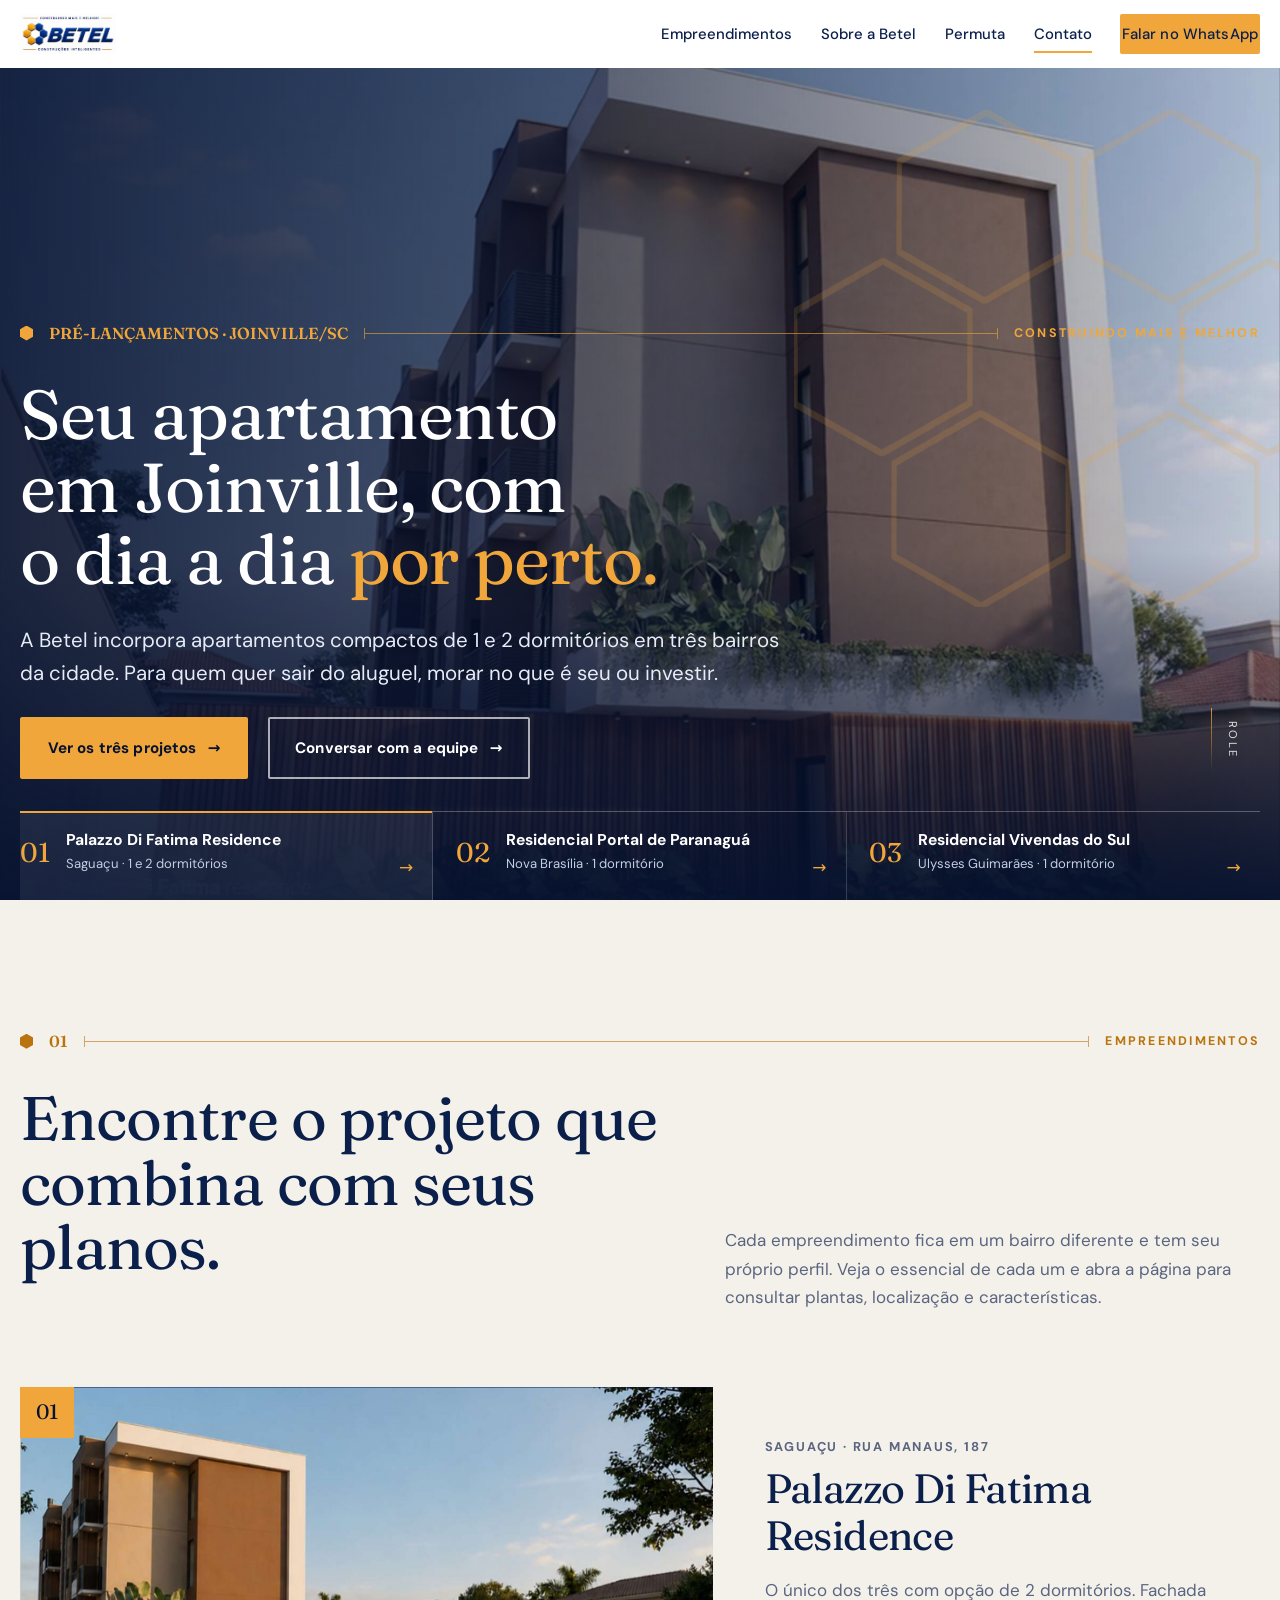
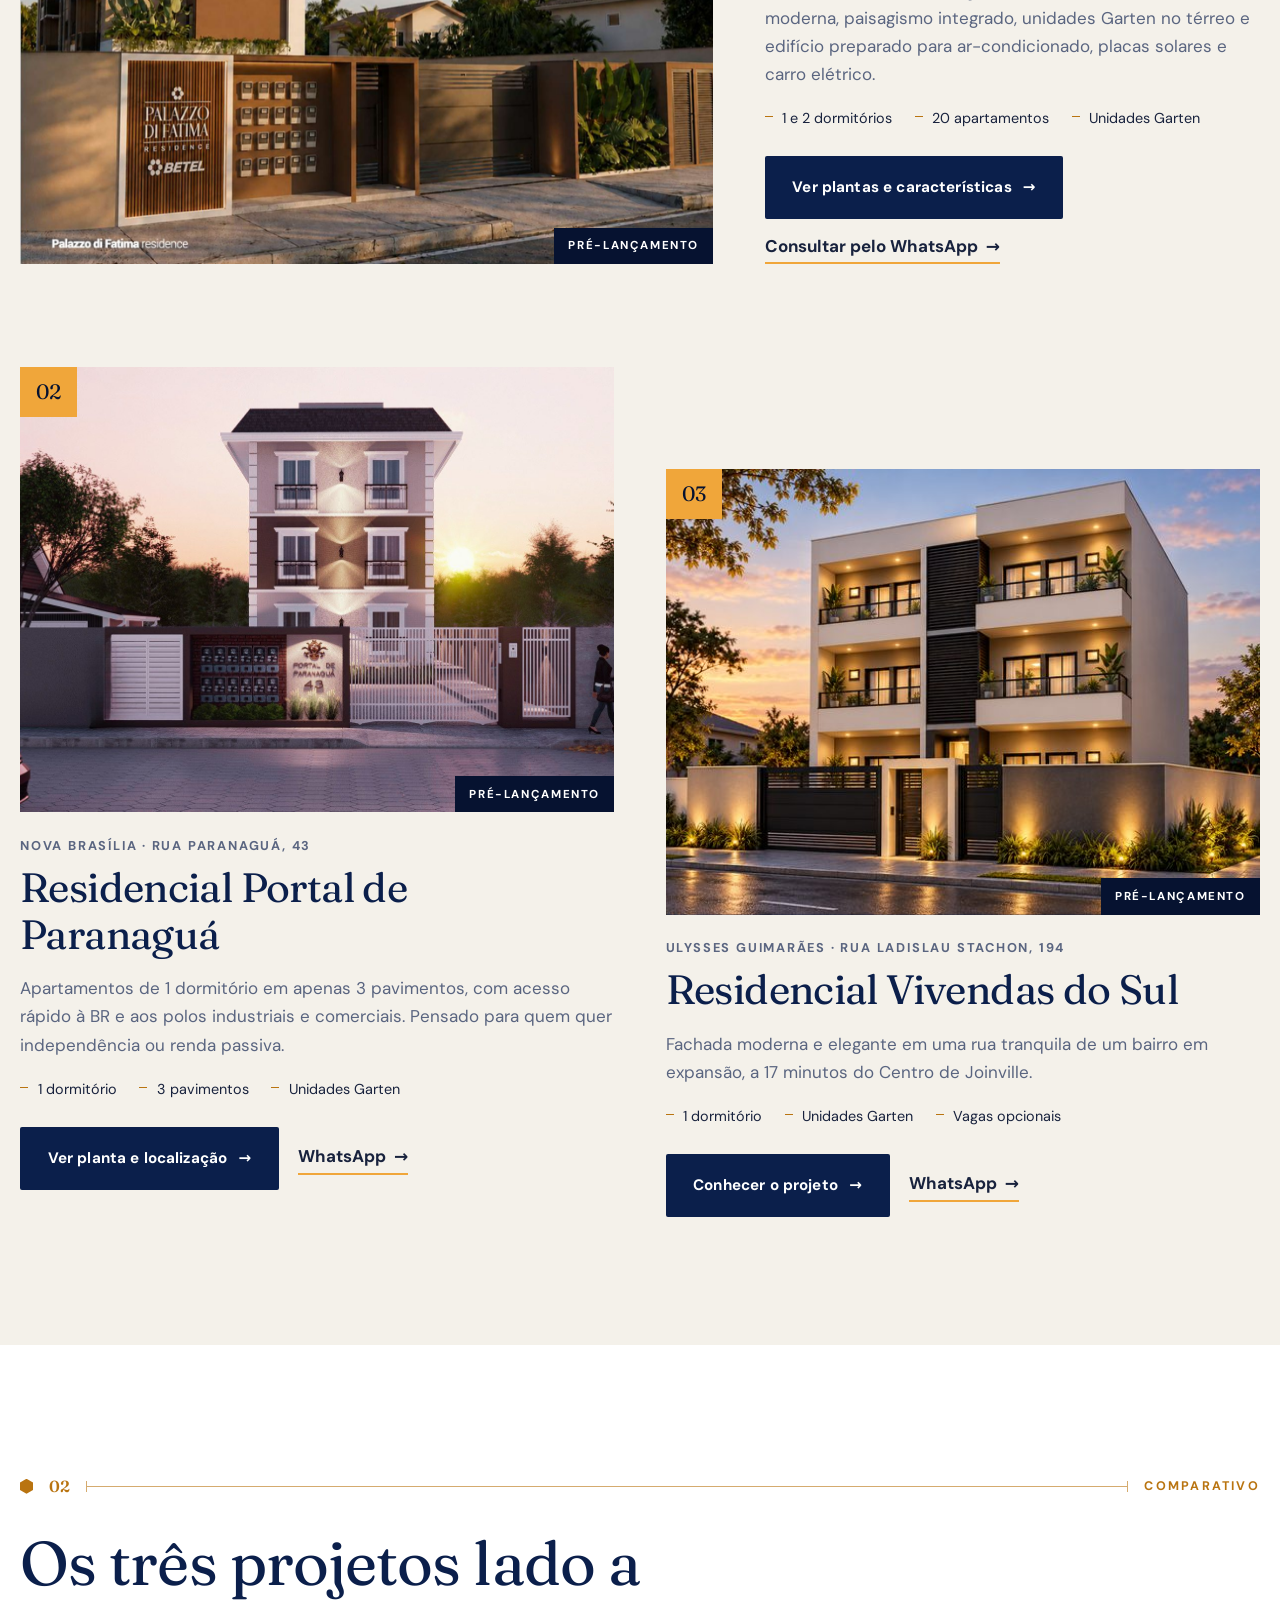
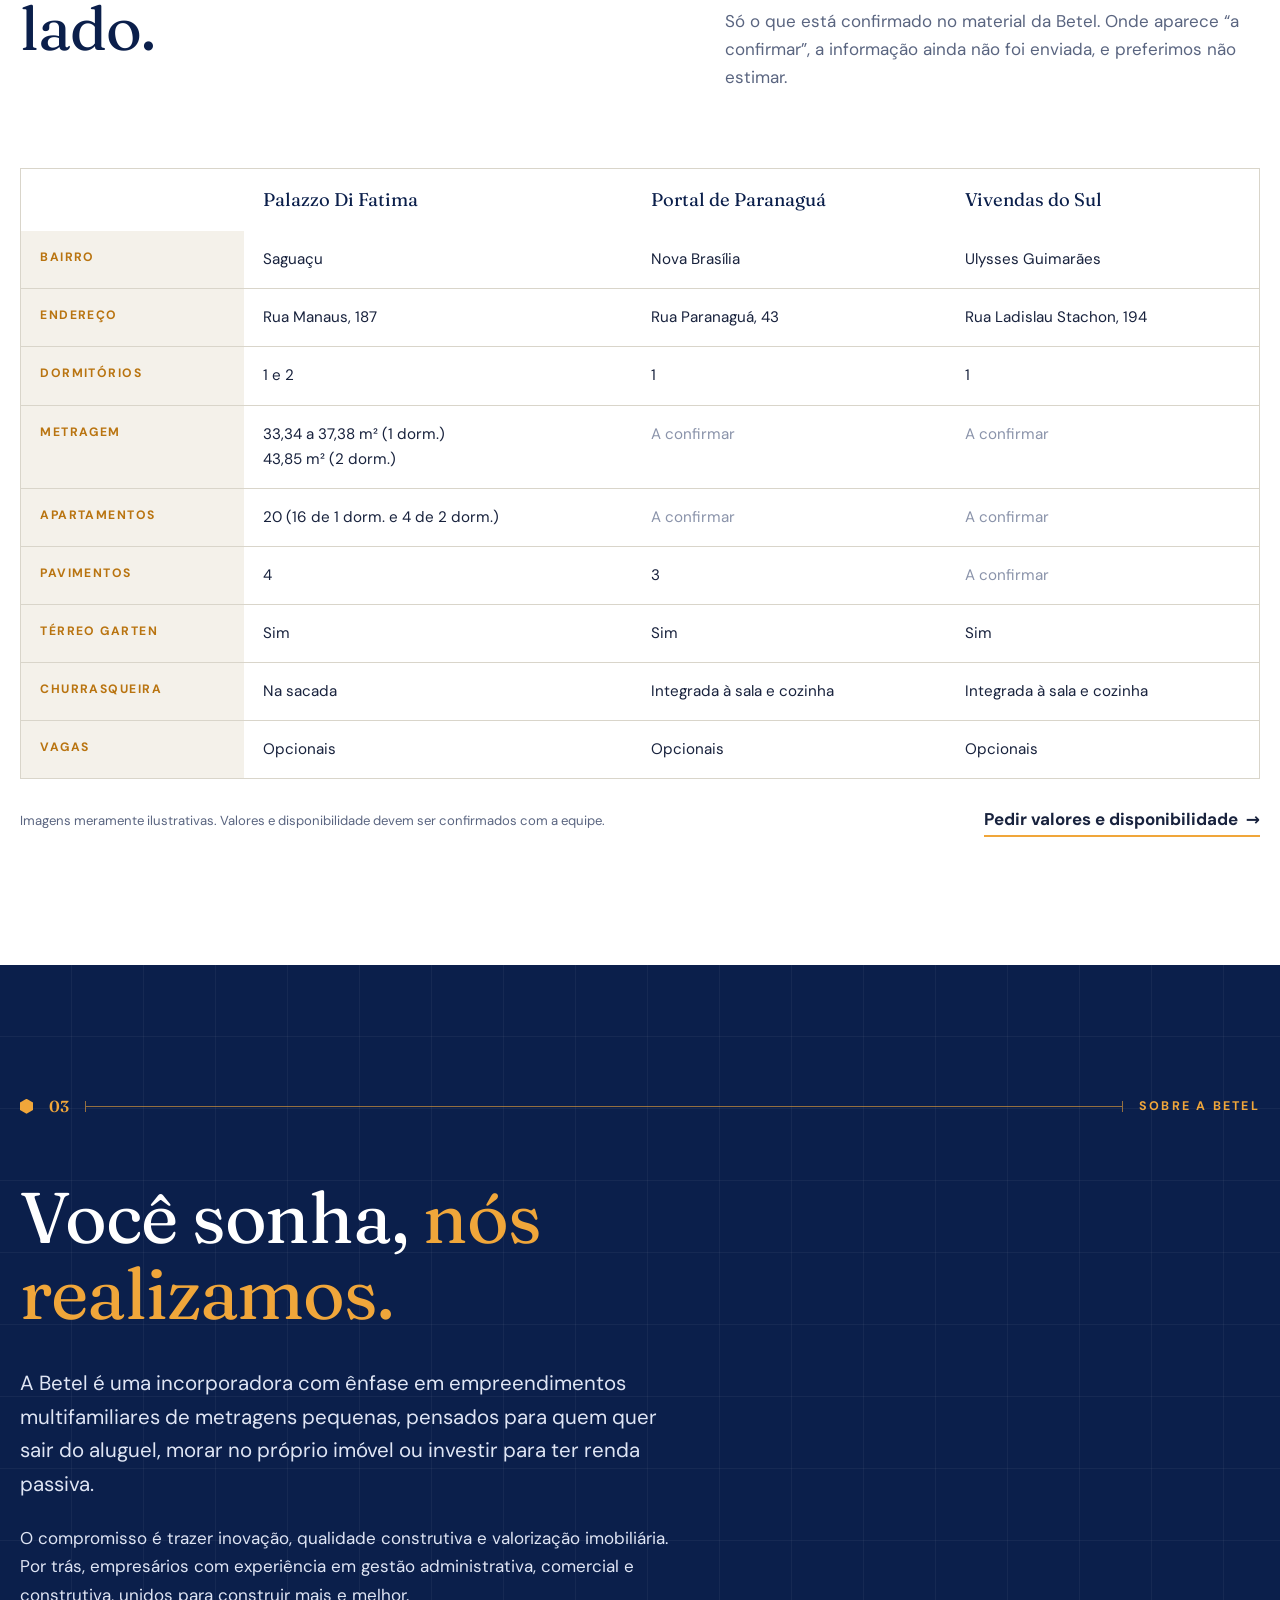
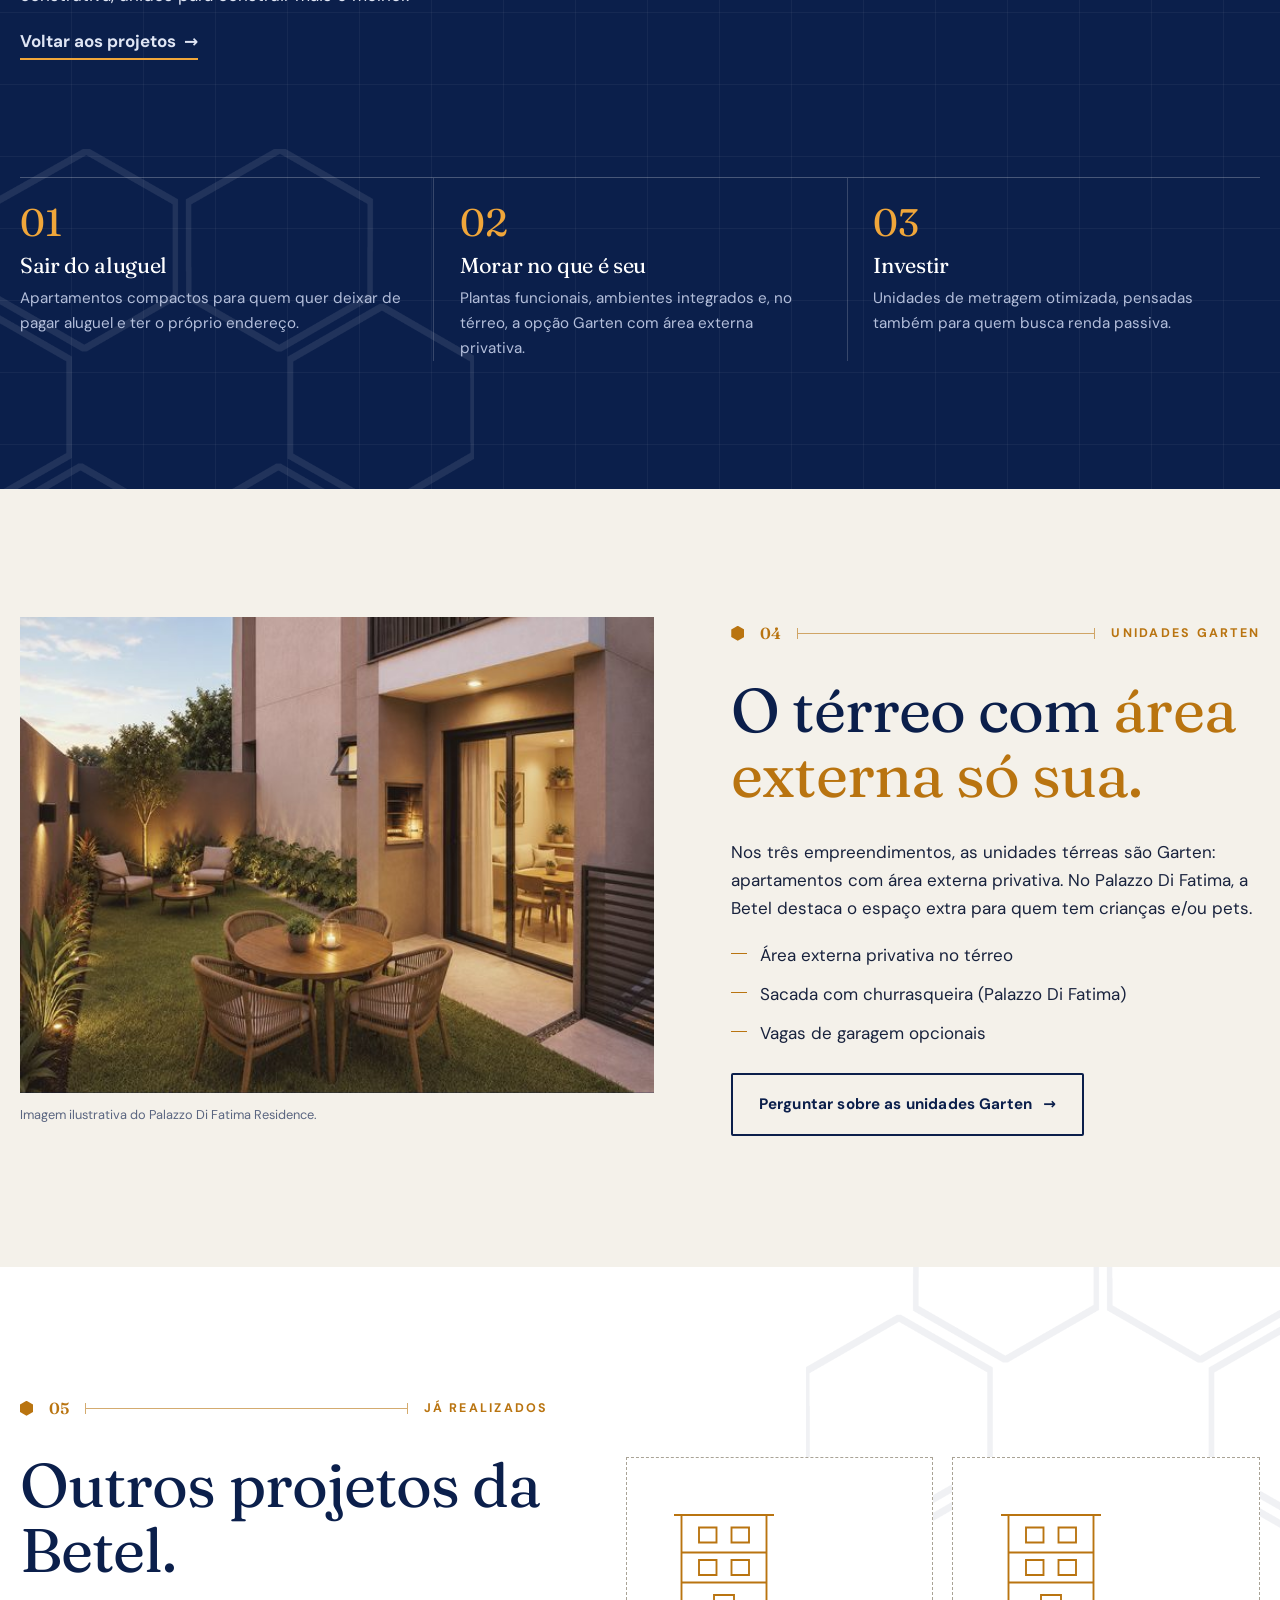
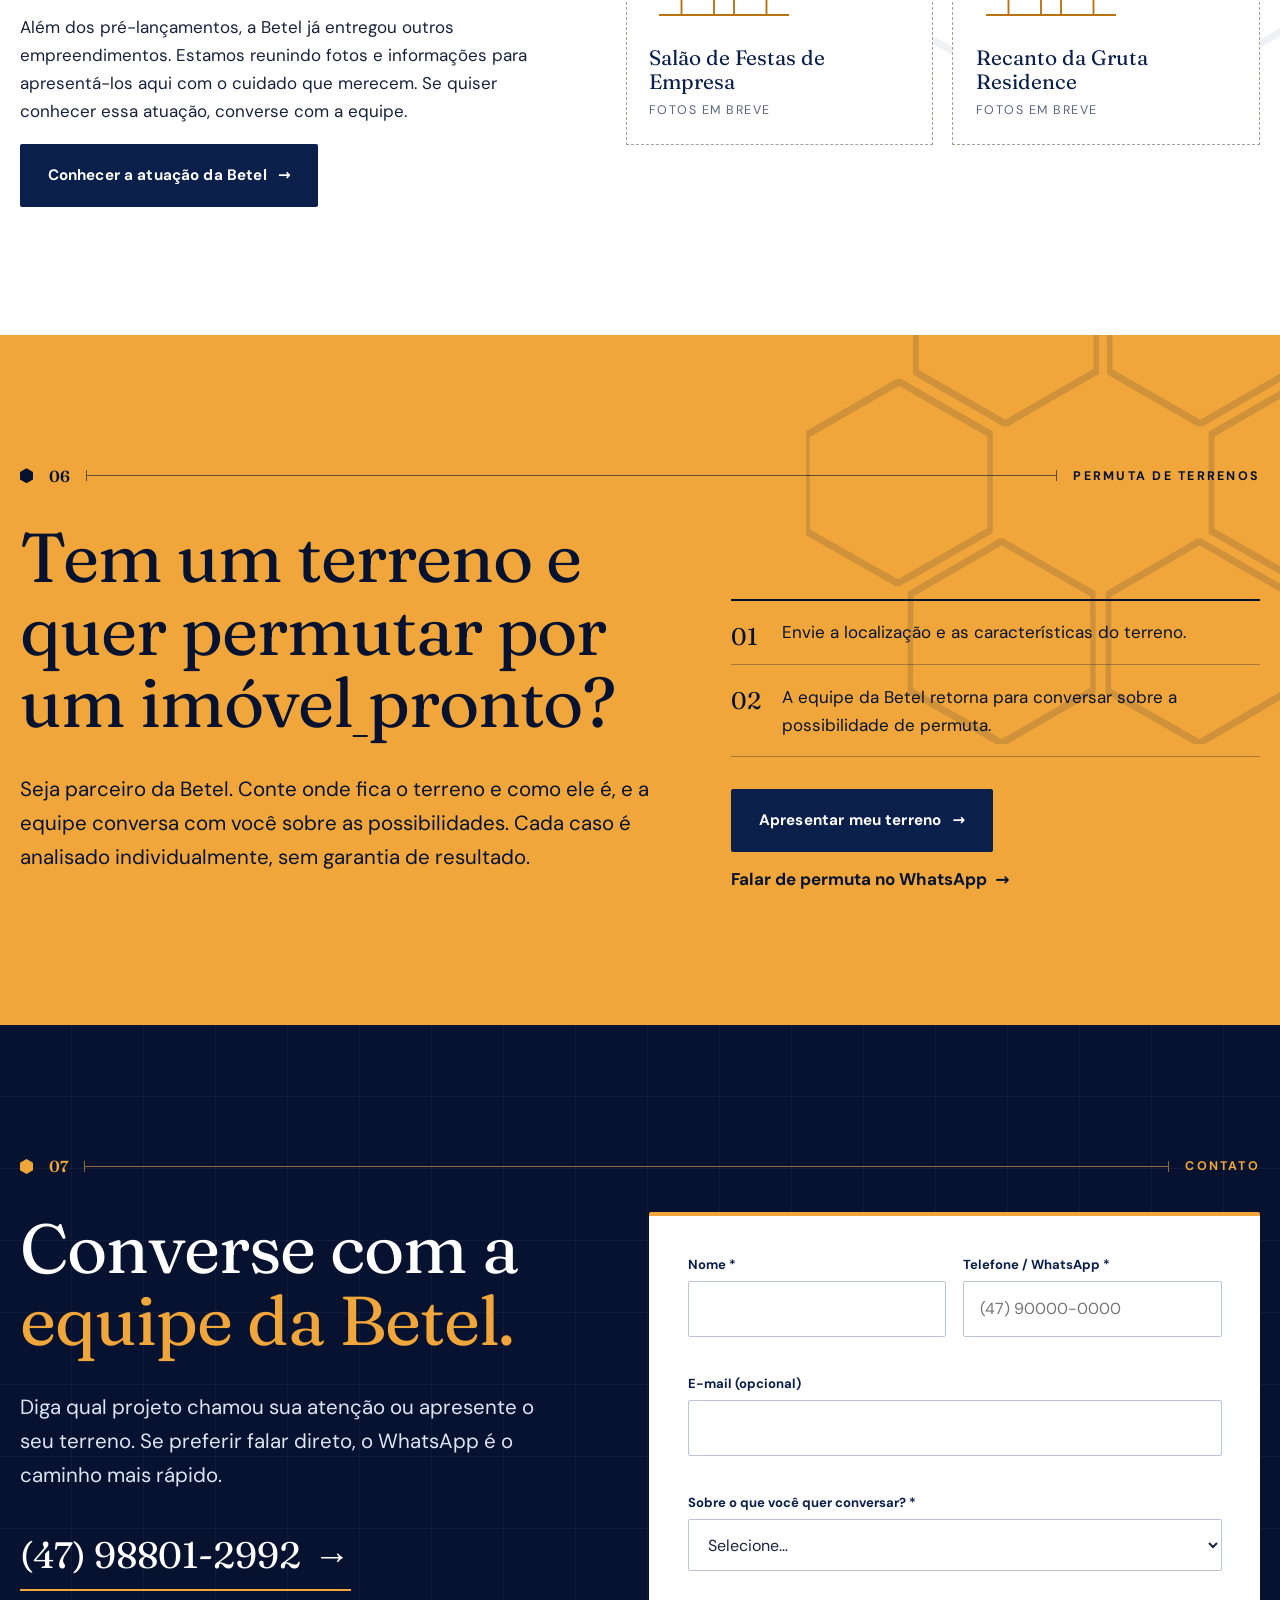
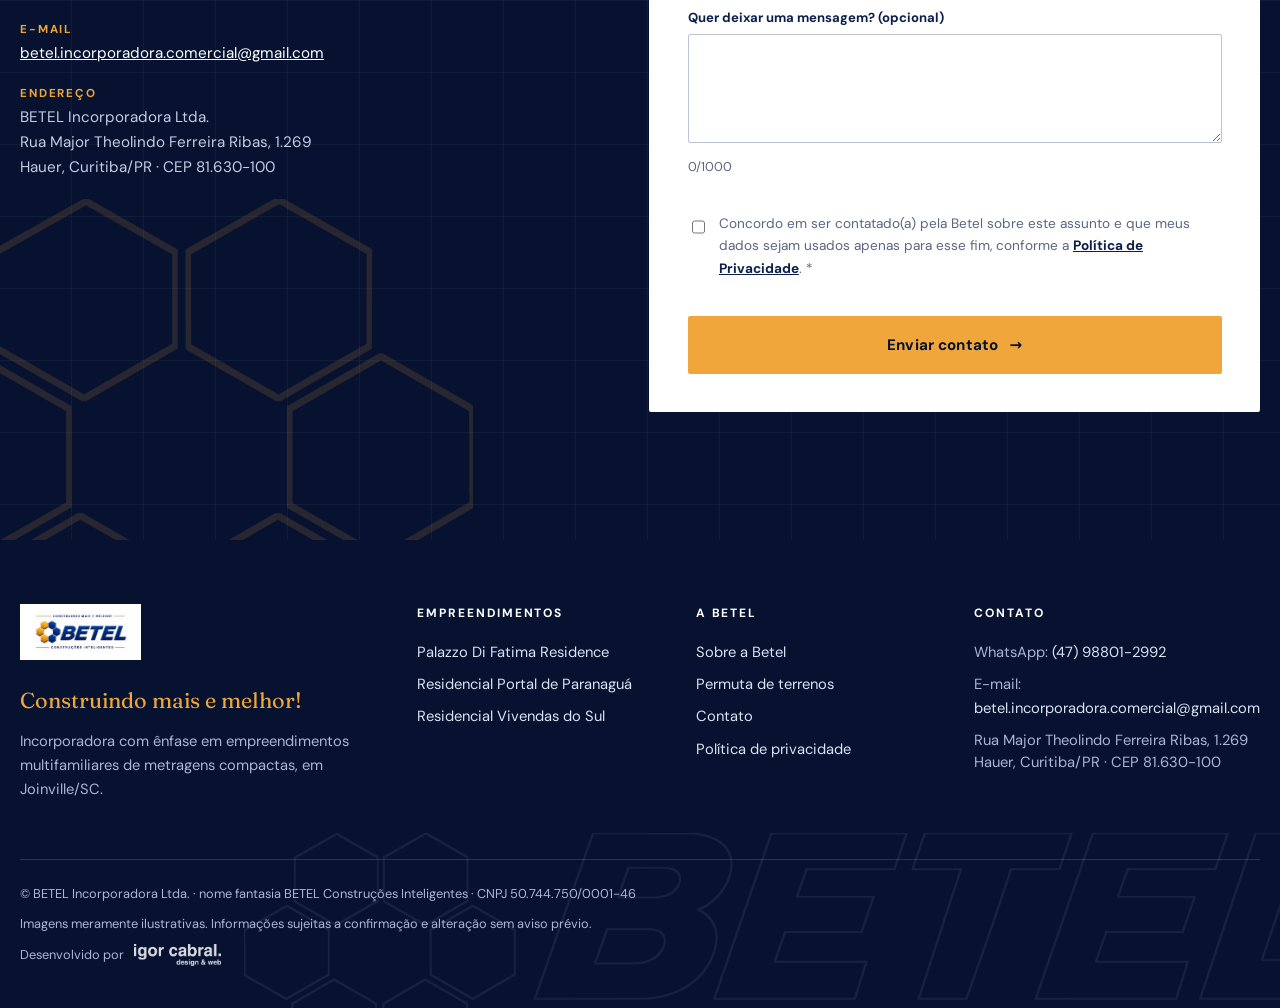
==== commit ccb32a8b: "feat: finaliza atualizacoes do site Betel" ====
--- a/index.html
+++ b/index.html
@@ -8,6 +8,7 @@
 <meta property="og:title" content="Betel Incorporadora — apartamentos compactos em Joinville/SC">
 <meta property="og:description" content="Betel Incorporadora: apartamentos compactos em Saguaçu, Nova Brasília e Ulysses Guimarães, em Joinville. Conheça Palazzo Di Fatima, Portal de Paranaguá e Vivendas do Sul.">
 <meta property="og:type" content="website">
+<meta property="og:site_name" content="BETEL Construções Inteligentes">
 <meta property="og:locale" content="pt_BR">
 <meta property="og:image" content="img/palazzo-hero.jpg">
 <meta name="theme-color" content="#0b1f4b">
@@ -15,6 +16,9 @@
 <link rel="apple-touch-icon" href="img/apple-touch-icon.png">
 <script>try{var t=+sessionStorage.getItem("betel-nav");if(t&&Date.now()-t<4000)document.documentElement.classList.add("nav-in");sessionStorage.removeItem("betel-nav")}catch(e){}</script>
 <link rel="stylesheet" href="css/style.css">
+<script type="application/ld+json">
+{"@context":"https://schema.org","@type":"Organization","name":"BETEL Construções Inteligentes","legalName":"BETEL INCORPORADORA LTDA.","taxID":"50.744.750/0001-46","email":"betel.incorporadora.comercial@gmail.com","address":{"@type":"PostalAddress","streetAddress":"Rua Major Theolindo Ferreira Ribas, 1.269 - Hauer","addressLocality":"Curitiba","addressRegion":"PR","postalCode":"81630-100","addressCountry":"BR"}}
+</script>
 </head>
 <body class="home">
 <div class="curtain" aria-hidden="true"><img src="img/betel-marca-branca.png" alt="" width="1400" height="305"><i></i></div>
@@ -40,7 +44,7 @@
     <img class="layer lowres" data-src="img/vivendas-fachada.jpg" alt="" width="580" height="435" decoding="async"></div>
   <img class="hero-hex" src="img/colmeia-dourada.png" alt="" aria-hidden="true" width="900" height="794" decoding="async" fetchpriority="low">
   <div class="wrap hero-copy">
-    <p class="dim"><span class="n">Betel · Joinville/SC</span><span class="ln"></span><span class="dim-r">Construindo mais e melhor<span class="hide-sm"> · Pré-lançamentos</span></span></p>
+    <p class="dim"><span class="n">Pré-lançamentos · Joinville/SC</span><span class="ln"></span><span class="dim-r">Construindo mais e melhor</span></p>
     <h1 id="h1"><span class="ln-m"><span style="--i:0">Seu apartamento</span></span><span class="ln-m"><span style="--i:1">em Joinville, com</span></span><span class="ln-m"><span style="--i:2">o dia a dia <em>por perto.</em></span></span></h1>
     <p class="lead">A Betel incorpora apartamentos compactos de 1 e 2 dormitórios em três bairros da cidade. Para quem quer sair do aluguel, morar no que é seu ou investir.</p>
     <div class="actions">
@@ -230,7 +234,10 @@
         <h2 id="ct">Converse com a <em>equipe da Betel.</em></h2>
         <p class="lead rv">Diga qual projeto chamou sua atenção ou apresente o seu terreno. Se preferir falar direto, o WhatsApp é o caminho mais rápido.</p>
         <a class="wa-big rv" data-wa="Olá! Acessei o site da Betel e gostaria de receber mais informações." href="#"><span data-wa-label>(47) 98801-2992</span> →</a>
-        <p class="muted rv" style="margin-top:1.4rem">Joinville · Santa Catarina</p>
+        <ul class="contact-info rv">
+          <li><span>E-mail</span><a href="mailto:betel.incorporadora.comercial@gmail.com">betel.incorporadora.comercial@gmail.com</a></li>
+          <li><span>Endereço</span><address>BETEL Incorporadora Ltda.<br>Rua Major Theolindo Ferreira Ribas, 1.269<br>Hauer, Curitiba/PR · CEP 81.630-100</address></li>
+        </ul>
       </div>
       <form class="form rv" id="lead-form" novalidate>
         <p class="pending-banner" id="form-pending" hidden><strong>Em configuração:</strong> o envio deste formulário ainda não está conectado. Enquanto isso, use o WhatsApp para falar com a equipe.</p>
@@ -250,7 +257,7 @@
           </select><div class="err" id="err-interesse"></div></div>
         <div class="field"><label for="mensagem">Quer deixar uma mensagem? (opcional)</label><textarea id="mensagem" name="mensagem" rows="3" maxlength="1000" aria-describedby="count-mensagem err-mensagem"></textarea><p class="help" id="count-mensagem">0/1000</p><div class="err" id="err-mensagem"></div></div>
         <div>
-          <label class="check"><input type="checkbox" name="consentimento" id="consentimento"> <span>Concordo em ser contatado(a) pela Betel sobre este assunto e que meus dados sejam usados apenas para esse fim. *</span></label>
+          <label class="check"><input type="checkbox" name="consentimento" id="consentimento"> <span>Concordo em ser contatado(a) pela Betel sobre este assunto e que meus dados sejam usados apenas para esse fim, conforme a <a href="politica-de-privacidade.html" target="_blank" rel="noopener">Política de Privacidade</a>. *</span></label>
           <div class="field"><div class="err" id="err-consentimento"></div></div>
         </div>
         <div class="hp" aria-hidden="true"><label for="website">Não preencha este campo</label><input id="website" name="website" type="text" tabindex="-1" autocomplete="off"></div>
@@ -283,18 +290,21 @@
           <li><a href="index.html#sobre">Sobre a Betel</a></li>
           <li><a href="index.html#permuta">Permuta de terrenos</a></li>
           <li><a href="index.html#contato">Contato</a></li>
+          <li><a href="politica-de-privacidade.html">Política de privacidade</a></li>
         </ul>
       </div>
       <div>
         <h4>Contato</h4>
         <ul>
           <li>WhatsApp: <a data-wa="Olá! Acessei o site da Betel e gostaria de receber mais informações." href="#"><span data-wa-label>(47) 98801-2992</span></a></li>
-          <li>Joinville · Santa Catarina</li>
+          <li>E-mail: <a href="mailto:betel.incorporadora.comercial@gmail.com">betel.incorporadora.comercial@gmail.com</a></li>
+          <li><address>Rua Major Theolindo Ferreira Ribas, 1.269<br>Hauer, Curitiba/PR · CEP 81.630-100</address></li>
         </ul>
       </div>
     </div>
     <div class="legal">
-      <p>Imagens meramente ilustrativas. Informações sujeitas a confirmação e alteração sem aviso prévio. © Betel Incorporadora.</p>
+      <p>© BETEL Incorporadora Ltda. · nome fantasia BETEL Construções Inteligentes · CNPJ 50.744.750/0001-46</p>
+      <p>Imagens meramente ilustrativas. Informações sujeitas a confirmação e alteração sem aviso prévio.</p>
       <p class="credit">Desenvolvido por <a href="https://igorcabral.dev.br" target="_blank" rel="noopener" aria-label="Igor Cabral, desenvolvedor do site (abre em nova aba)"><img src="img/igor-cabral-logo-white.png" alt="Igor Cabral" height="22" onerror="this.outerHTML='<span>Igor Cabral</span>'"></a></p>
     </div>
   </div>
--- a/css/style.css
+++ b/css/style.css
@@ -501,3 +501,20 @@
 
 .hero .dim .n{white-space:nowrap}
 @media (max-width:640px){.hero .dim .dim-r{display:none}}
+
+/* ===== Dados da empresa, endereço e página de política de privacidade ===== */
+address{font-style:normal}
+.site-footer address{line-height:1.5}
+.contact-info{list-style:none;padding:0;margin:1.8rem 0 0;display:grid;gap:1.1rem;font-size:.95rem}
+.contact-info li{display:grid;gap:.15rem}
+.contact-info li>span{font-size:.72rem;letter-spacing:.16em;text-transform:uppercase;color:var(--gold);font-weight:700}
+.contact-info a{color:#fff;word-break:break-word}
+.contact-info address{color:#c3cde4}
+.check a{color:var(--navy);font-weight:700}
+.legal-doc .wrap{max-width:820px}
+.legal-doc h1{font-size:clamp(2.2rem,5vw,3.6rem);margin:.2em 0 .4em}
+.legal-doc h2{font-size:clamp(1.3rem,2.4vw,1.7rem);margin:2.4rem 0 .6rem}
+.legal-doc p,.legal-doc li{max-width:68ch}
+.legal-doc ul{padding-left:1.2rem;display:grid;gap:.5rem;margin:0 0 1.1rem}
+.legal-doc a{color:var(--navy);font-weight:700}
+.legal-doc .updated{font-size:.85rem;color:var(--muted)}
